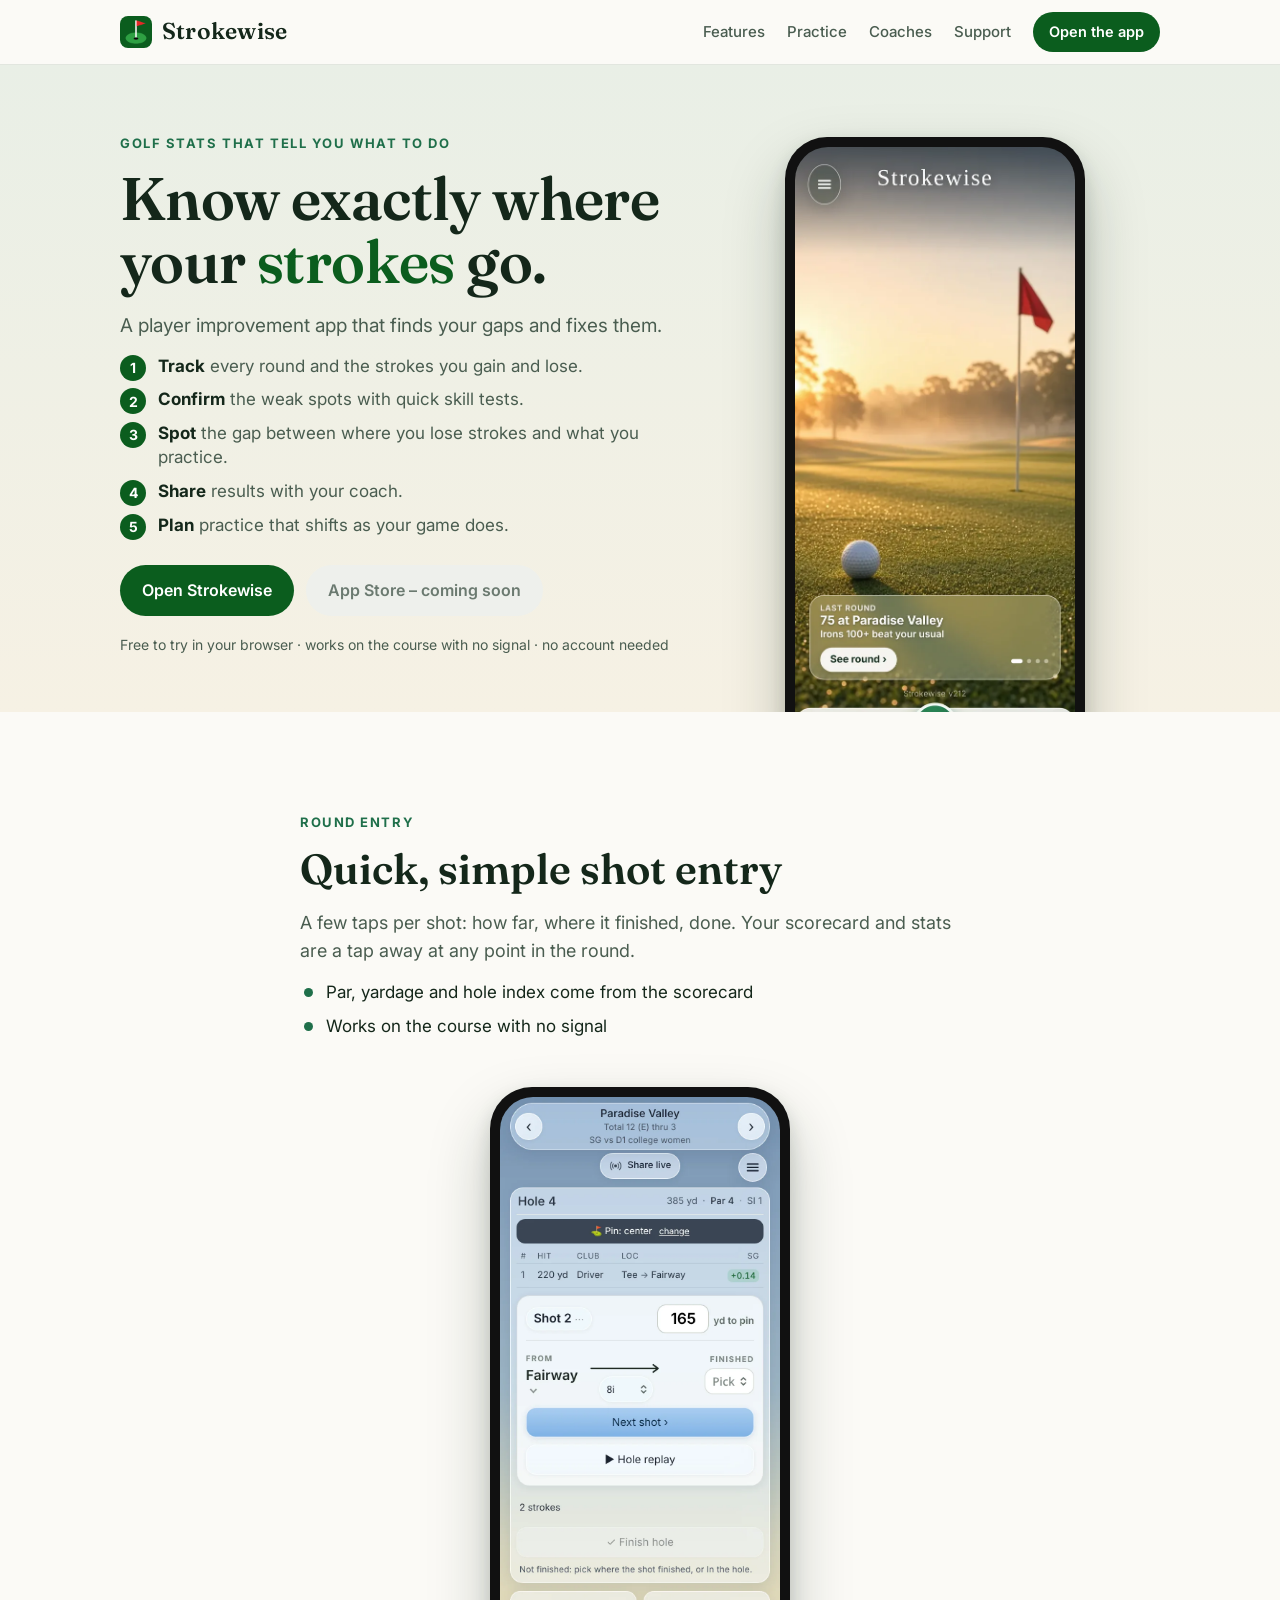
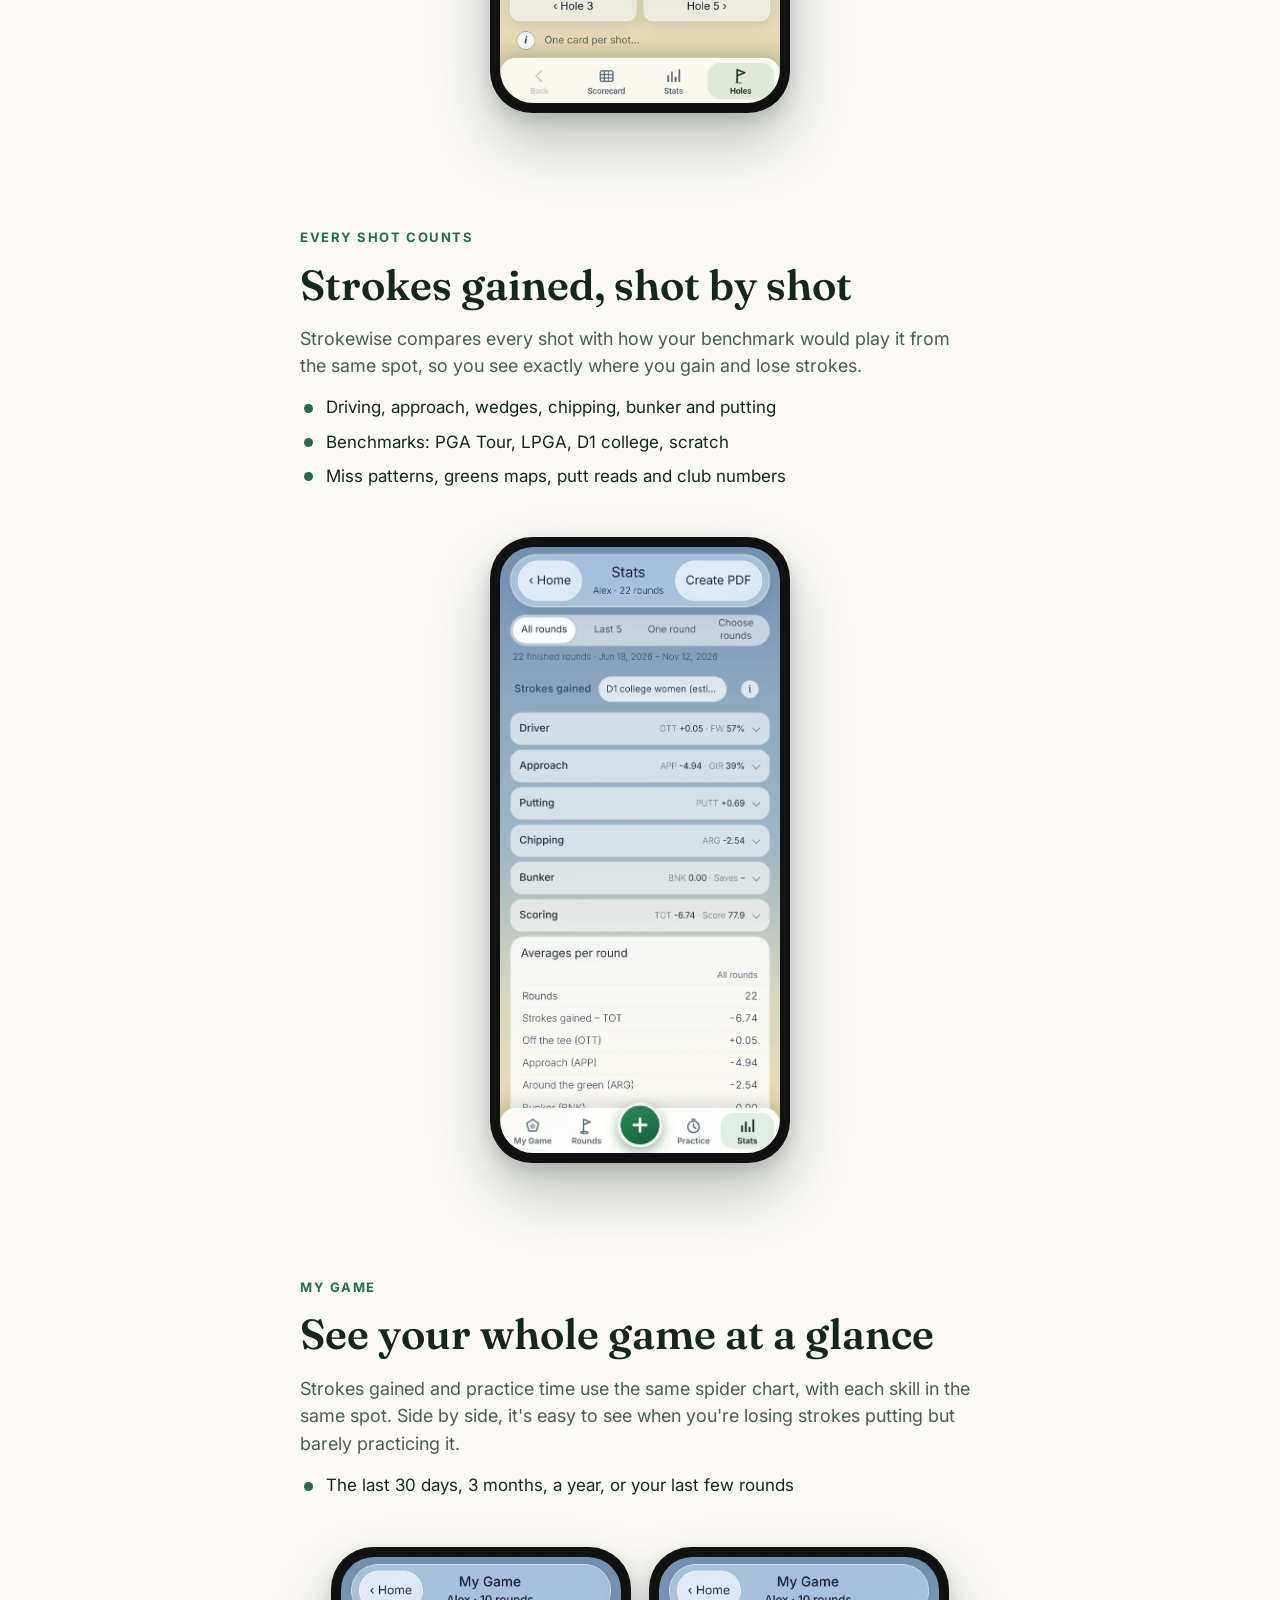
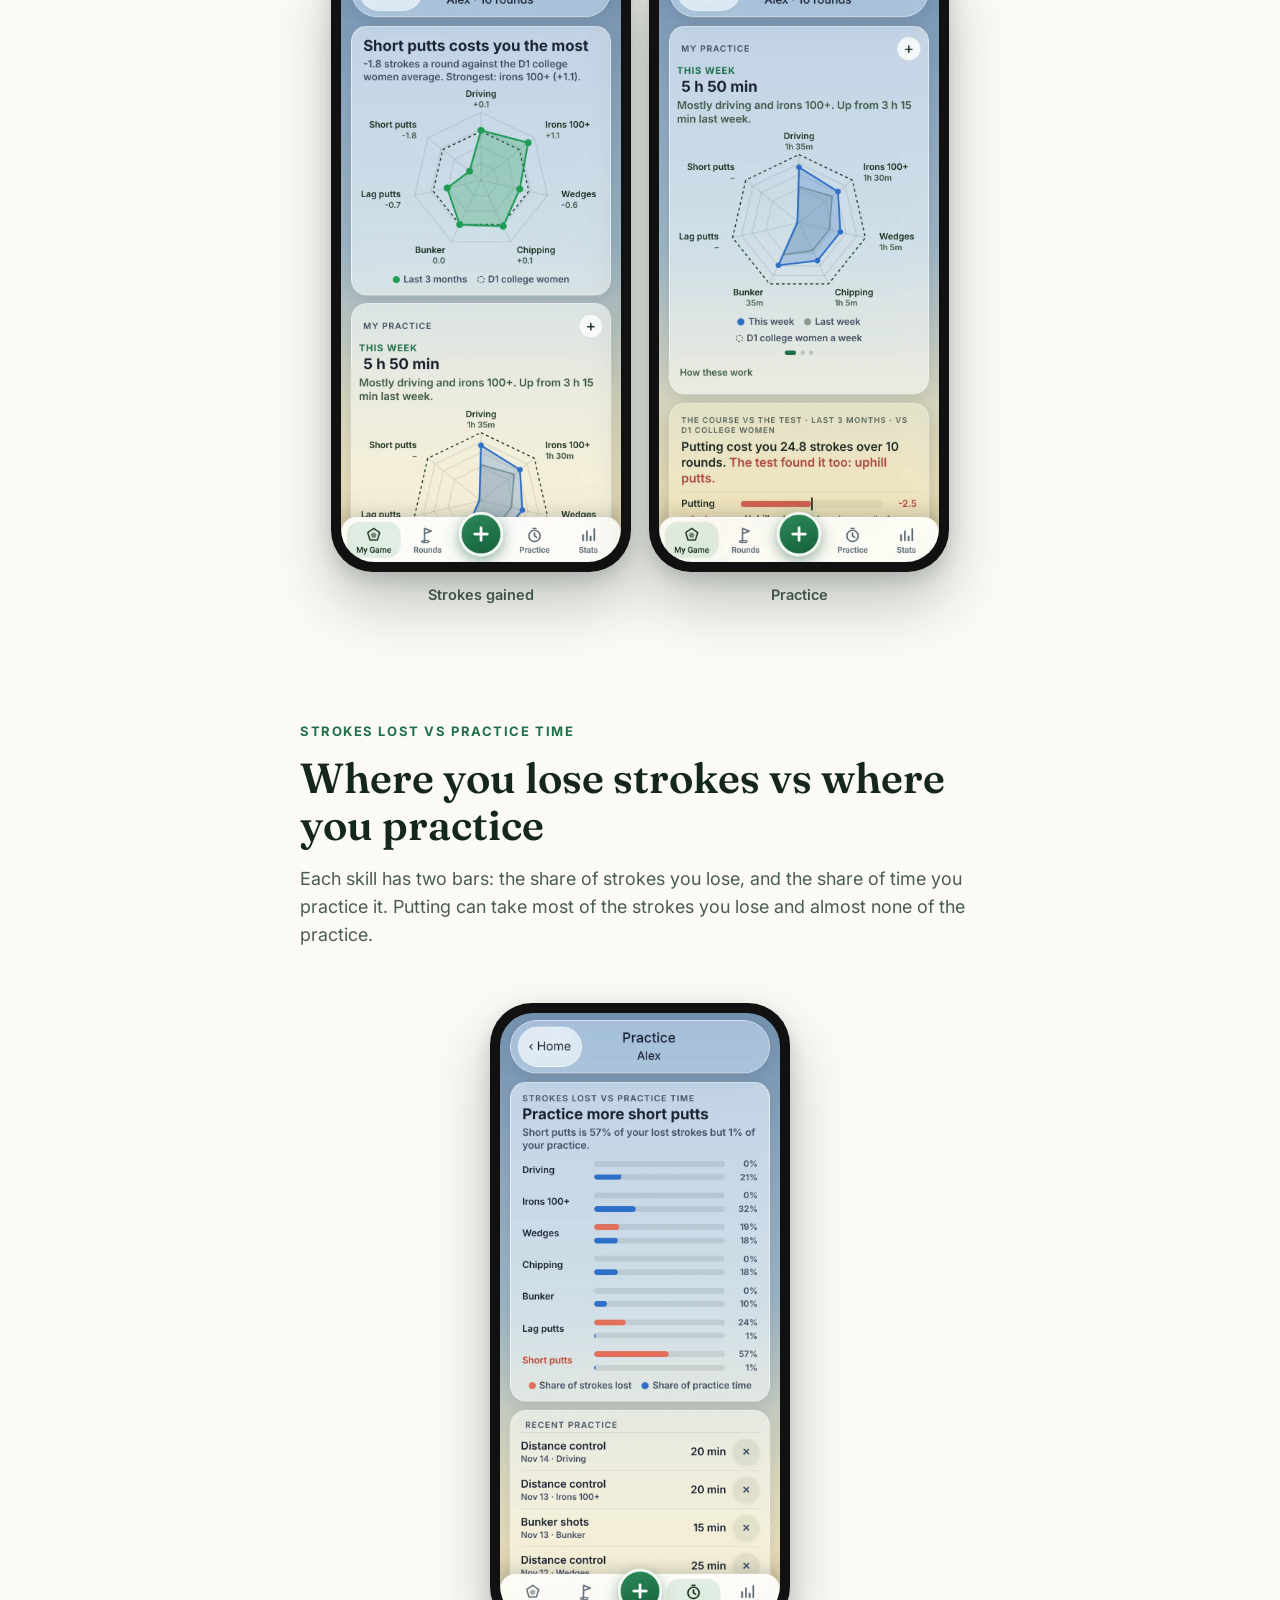
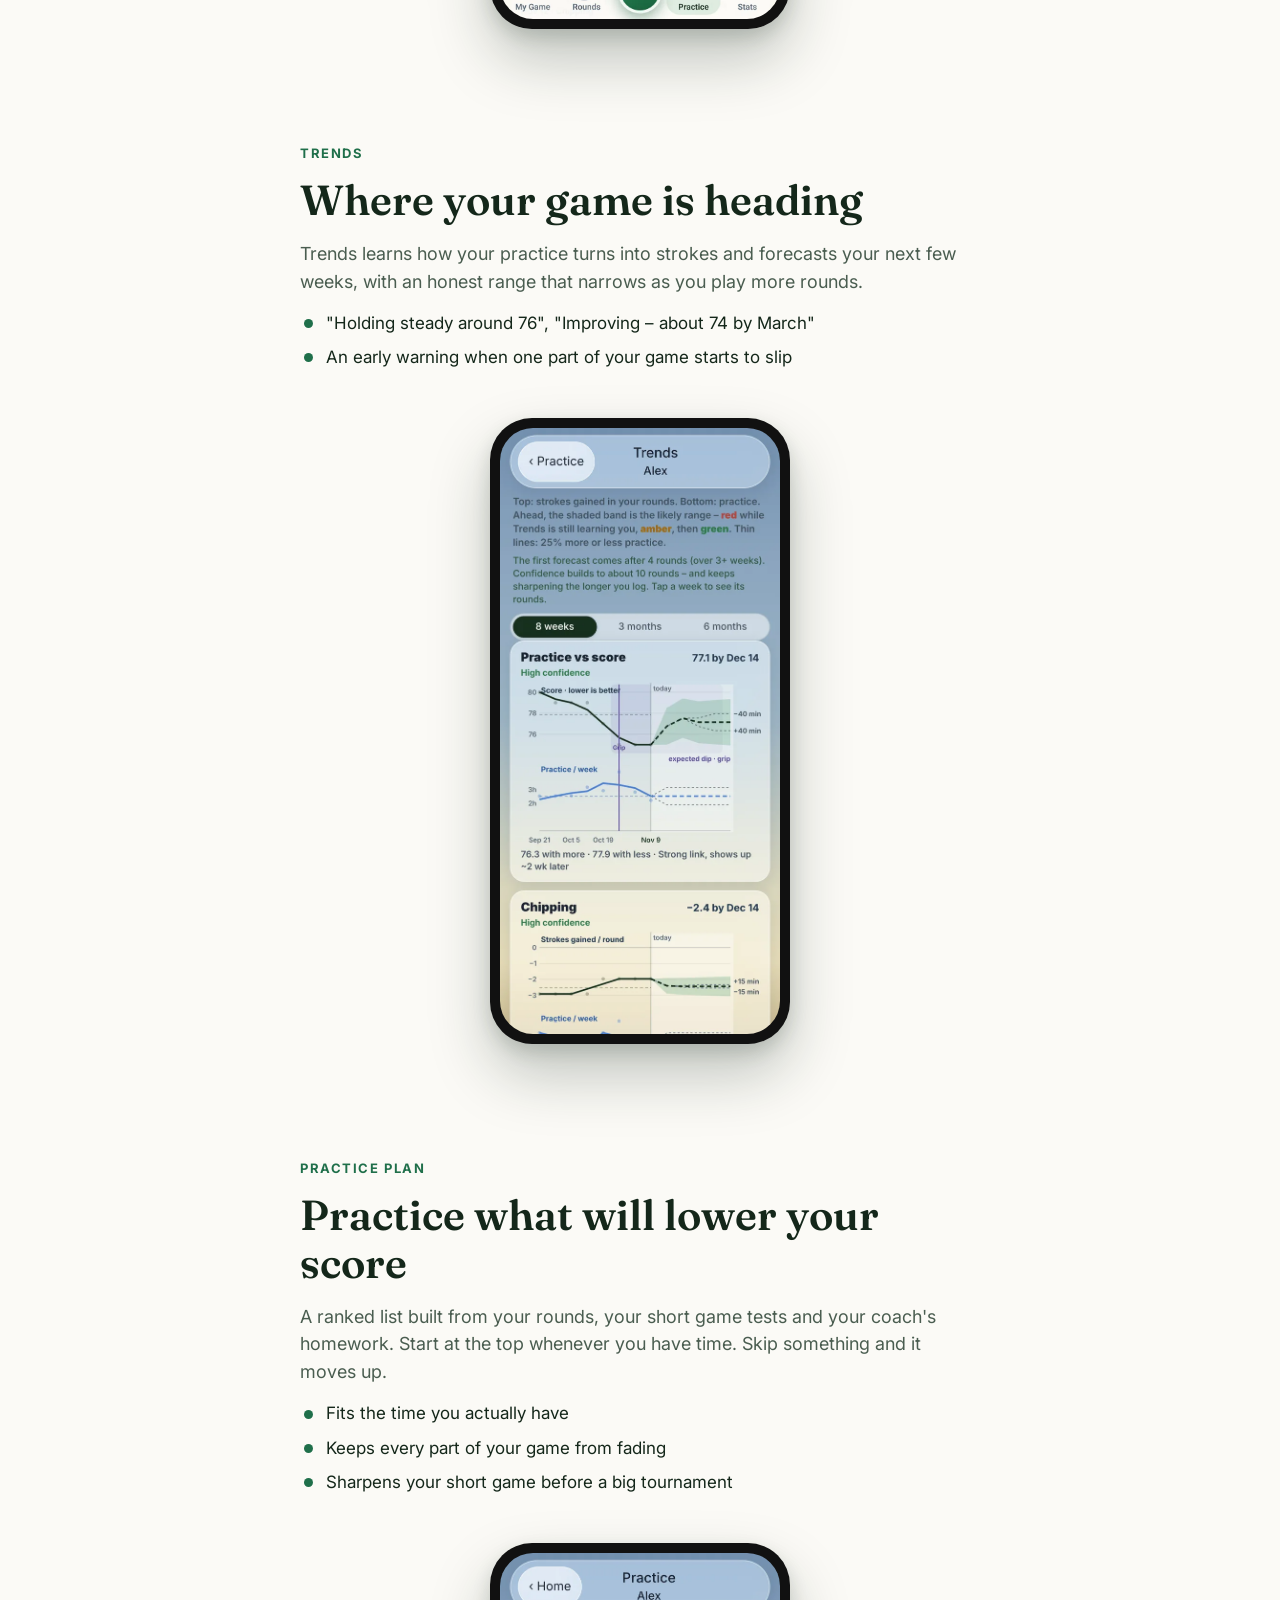
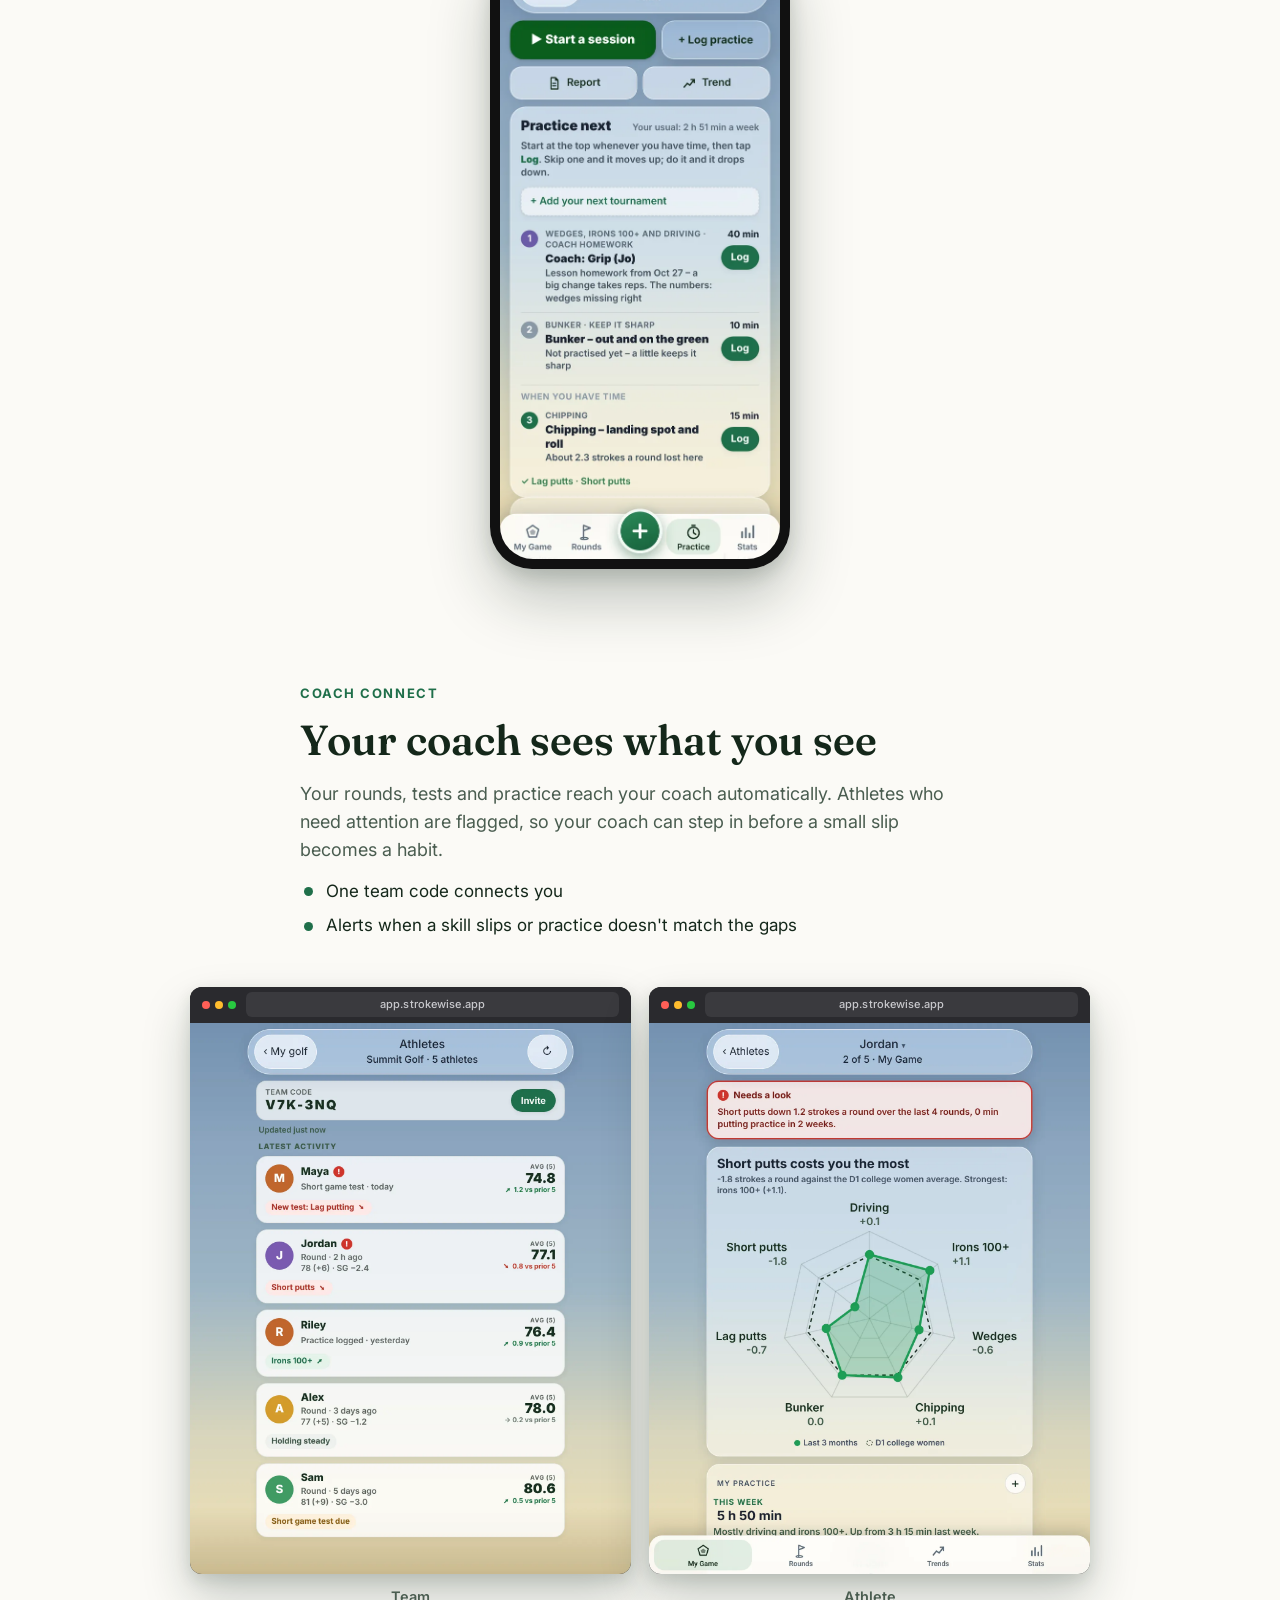
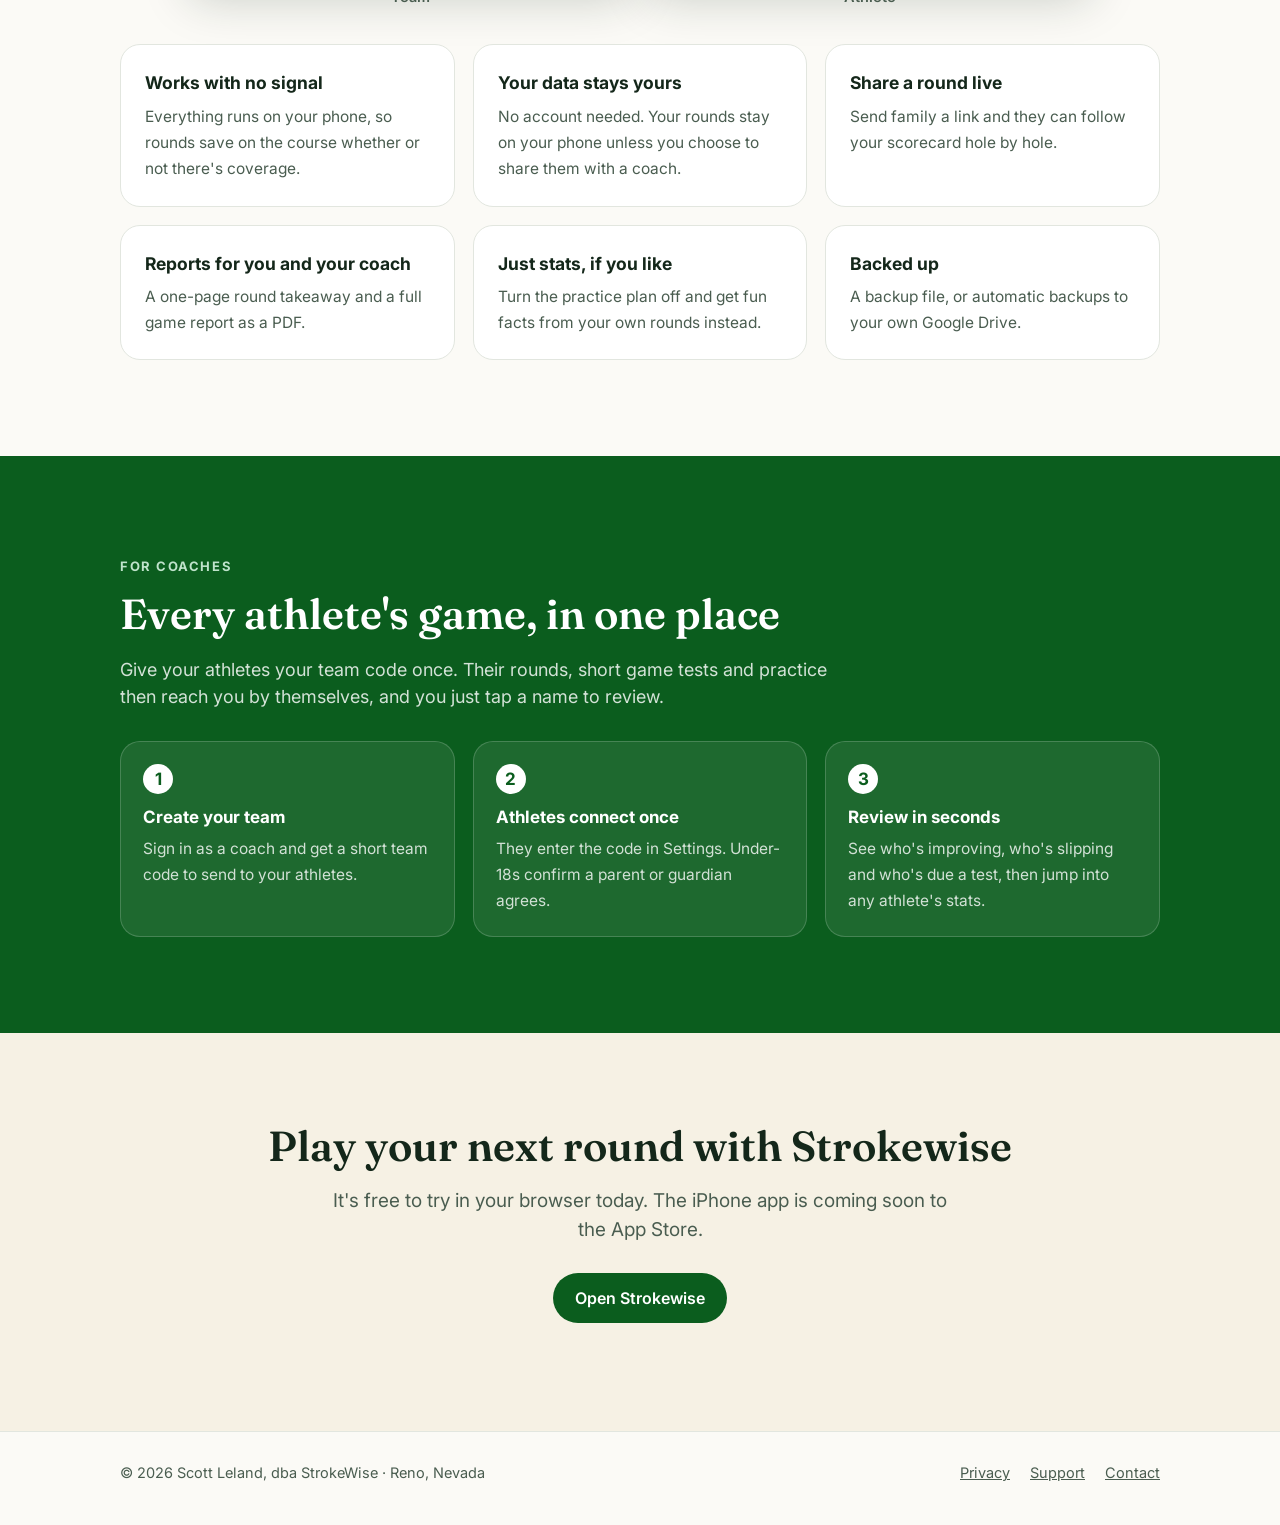
==== index.html @ 9795fd4e "Coach shots with arrows and round scores, strokes lost vs practice section, screenshots below text, " ====
<!doctype html>
<html lang="en">
<head>
<meta charset="utf-8">
<meta name="viewport" content="width=device-width, initial-scale=1">
<title>Strokewise – strokes gained for every golfer</title>
<meta name="description" content="Strokewise tracks every shot of your round and shows your strokes gained: what's costing you shots, what's improving, and what to practice next.">
<meta property="og:title" content="Strokewise – strokes gained for every golfer">
<meta property="og:description" content="Track every shot. See where your strokes go. Practice what matters.">
<meta property="og:image" content="https://strokewise.app/img/icon-512.png">
<link rel="icon" type="image/png" sizes="192x192" href="img/icon-192.png">
<link rel="apple-touch-icon" href="img/apple-touch-icon.png">
<link rel="preconnect" href="https://fonts.googleapis.com"><link rel="preconnect" href="https://fonts.gstatic.com" crossorigin>
<link href="https://fonts.googleapis.com/css2?family=Fraunces:opsz,wght@9..144,500;9..144,600&family=Inter:wght@400;500;600;700&display=swap" rel="stylesheet">
<style>
  :root { --green: #0b5d1e; --green2: #1f6f4a; --ink: #14271a; --soft: #4a5d50; --cream: #f6f1e4; --paper: #fbfaf6; --line: #e2e6df; --red: #e62828; }
  * { box-sizing: border-box; }
  html { scroll-behavior: smooth; }
  body { margin: 0; background: var(--paper); color: var(--ink); font: 17px/1.55 Inter, -apple-system, "Segoe UI", Roboto, sans-serif; -webkit-font-smoothing: antialiased; }
  a { color: inherit; }
  .wrap { max-width: 1080px; margin: 0 auto; padding: 0 20px; }
  header { position: sticky; top: 0; z-index: 10; background: rgba(251, 250, 246, .88); backdrop-filter: blur(10px); -webkit-backdrop-filter: blur(10px); border-bottom: 1px solid var(--line); }
  .nav { display: flex; align-items: center; gap: 22px; height: 64px; }
  .brand { display: flex; align-items: center; gap: 10px; text-decoration: none; font-family: Fraunces, Georgia, serif; font-size: 23px; font-weight: 600; letter-spacing: .01em; }
  .brand img { width: 32px; height: 32px; border-radius: 8px; }
  .nav nav { margin-left: auto; display: flex; gap: 22px; font-size: 15px; font-weight: 500; color: var(--soft); }
  .nav nav a { text-decoration: none; } .nav nav a:hover { color: var(--ink); }
  .btn { display: inline-flex; align-items: center; justify-content: center; gap: 8px; padding: 13px 22px; border-radius: 999px; font-weight: 600; font-size: 16px; text-decoration: none; border: 0; cursor: pointer; }
  .btn.pri { background: var(--green); color: #fff; } .btn.pri:hover { background: #094c19; }
  .btn.sec { background: #fff; color: var(--ink); border: 1.5px solid #cfd6cc; }
  .btn.sm { padding: 9px 16px; font-size: 14.5px; }
  .btn.soon { background: #eef0ec; color: #6b7a70; cursor: default; }
  .hero { background: linear-gradient(180deg, #e9efe6 0%, var(--cream) 100%); overflow: hidden; }
  .hero .wrap { display: grid; grid-template-columns: 1.1fr .9fr; gap: 40px; align-items: center; padding-top: 64px; padding-bottom: 0; }
  .eyebrow { display: inline-block; font-size: 13px; font-weight: 700; letter-spacing: .12em; text-transform: uppercase; color: var(--green2); margin-bottom: 14px; }
  h1 { font-family: Fraunces, Georgia, serif; font-weight: 600; font-size: clamp(38px, 5.4vw, 60px); line-height: 1.05; margin: 0 0 18px; letter-spacing: -.01em; }
  h1 em { font-style: normal; color: var(--green); }
  .lede { font-size: 19px; color: var(--soft); max-width: 34em; margin: 0 0 28px; }
  .hero .lede { margin-bottom: 14px; }
  .flow { list-style: none; counter-reset: f; padding: 0; margin: 0 0 28px; max-width: 34em; }
  .flow li { counter-increment: f; position: relative; padding: 0 0 0 38px; margin: 0 0 10px; font-size: 17px; color: var(--soft); line-height: 1.4; }
  .flow li::before { content: counter(f); position: absolute; left: 0; top: 0; width: 26px; height: 26px; border-radius: 50%; background: var(--green); color: #fff; font-size: 14px; font-weight: 700; display: flex; align-items: center; justify-content: center; }
  .flow b { color: var(--ink); }
  .ctas { display: flex; flex-wrap: wrap; gap: 12px; margin-bottom: 18px; }
  .note { font-size: 14px; color: var(--soft); margin: 0 0 56px; }
  .phone { position: relative; width: 100%; max-width: 300px; margin: 0 auto; border-radius: 42px; padding: 10px; background: #111; box-shadow: 0 30px 60px rgba(20, 39, 26, .25), 0 8px 18px rgba(20, 39, 26, .15); }
  .phone img { display: block; width: 100%; border-radius: 33px; aspect-ratio: 390 / 844; object-fit: cover; object-position: top; }
  .hero .phone { margin-bottom: -60px; }
  section { padding: 96px 0; }
  .feat { display: grid; grid-template-columns: 1fr 1fr; gap: 64px; align-items: center; }
  .feat + .feat { margin-top: 110px; }
  .feat.stack { grid-template-columns: 1fr; justify-items: center; gap: 40px; }
  .feat.stack .txt { max-width: 40em; width: 100%; }
  .feat.stack .phone { margin: 0 auto; }
  .feat.stack .phones { display: flex; justify-content: center; align-items: flex-start; gap: 18px; width: 100%; }
  .feat.stack .phones .shot { max-width: 300px; flex: 1 1 0; margin: 0; }
  .feat.stack .phones .phone { max-width: none; width: 100%; margin: 0; }
  .feat.stack .phones figcaption { text-align: center; font-size: 14.5px; font-weight: 600; color: var(--soft); margin: 12px 0 0; }
  .feat.stack .laptops { display: flex; justify-content: center; align-items: flex-start; gap: 18px; width: 100%; max-width: 900px; }
  .feat.stack .laptops .laptop { flex: 1 1 0; margin: 0; min-width: 0; }
  .laptop-chrome { background: #1c1c1e; border-radius: 12px; overflow: hidden; box-shadow: 0 24px 48px rgba(20, 39, 26, .22), 0 6px 16px rgba(20, 39, 26, .12); }
  .laptop-bar { display: flex; align-items: center; gap: 10px; height: 36px; padding: 0 12px; background: #2a2a2e; }
  .laptop-bar .dots { display: flex; gap: 5px; }
  .laptop-bar .dots i { width: 8px; height: 8px; border-radius: 50%; background: #5c5c60; }
  .laptop-bar .dots i:nth-child(1) { background: #ff5f57; }
  .laptop-bar .dots i:nth-child(2) { background: #febc2e; }
  .laptop-bar .dots i:nth-child(3) { background: #28c840; }
  .laptop-bar .url { flex: 1; text-align: center; font-size: 11px; font-weight: 500; color: #c8c8cc; background: #3a3a3e; border-radius: 6px; padding: 4px 10px; letter-spacing: .01em; }
  .laptop-chrome img { display: block; width: 100%; height: auto; }
  .feat.stack .laptops figcaption { text-align: center; font-size: 14.5px; font-weight: 600; color: var(--soft); margin: 12px 0 0; }


  h2 { font-family: Fraunces, Georgia, serif; font-weight: 600; font-size: clamp(30px, 3.6vw, 42px); line-height: 1.12; margin: 0 0 16px; }
  .feat p { color: var(--soft); font-size: 18px; margin: 0 0 14px; }
  .feat ul { margin: 0; padding: 0; list-style: none; } .feat li { position: relative; padding-left: 26px; margin: 8px 0; color: var(--ink); }
  .feat li::before { content: ""; position: absolute; left: 4px; top: .55em; width: 9px; height: 9px; border-radius: 50%; background: var(--green2); }
  .grid { display: grid; grid-template-columns: repeat(3, 1fr); gap: 18px; margin-top: 36px; }
  .tile { background: #fff; border: 1px solid var(--line); border-radius: 20px; padding: 24px; }
  .tile b { display: block; font-size: 17.5px; margin-bottom: 6px; } .tile span { color: var(--soft); font-size: 15.5px; }
  .band { background: var(--green); color: #fff; }
  .band h2 { color: #fff; } .band p { color: rgba(255, 255, 255, .82); font-size: 18px; max-width: 40em; }
  .steps { display: grid; grid-template-columns: repeat(3, 1fr); gap: 18px; margin-top: 30px; counter-reset: s; }
  .steps div { background: rgba(255, 255, 255, .08); border: 1px solid rgba(255, 255, 255, .18); border-radius: 20px; padding: 22px; }
  .steps div::before { counter-increment: s; content: counter(s); display: inline-flex; width: 30px; height: 30px; border-radius: 50%; background: #fff; color: var(--green); font-weight: 700; align-items: center; justify-content: center; margin-bottom: 10px; }
  .steps b { display: block; margin-bottom: 4px; } .steps span { color: rgba(255, 255, 255, .8); font-size: 15.5px; }
  .center { text-align: center; } .center p { margin-left: auto; margin-right: auto; }
  .final { padding: 90px 0; background: var(--cream); }
  footer { border-top: 1px solid var(--line); padding: 30px 0 40px; font-size: 14.5px; color: var(--soft); }
  footer .wrap { display: flex; flex-wrap: wrap; gap: 10px 24px; align-items: center; } footer nav { display: flex; gap: 20px; margin-left: auto; }
  @media (max-width: 820px) {
    .nav nav { display: none; } .nav .btn { margin-left: auto; }
    .hero .wrap { grid-template-columns: 1fr; padding-top: 44px; text-align: left; }
    .hero .phone { max-width: 250px; }
    .feat, .feat.flip { grid-template-columns: 1fr; gap: 34px; } .feat.flip .txt { order: 2; }
    .feat .phone { max-width: 250px; }
    .feat.stack { gap: 28px; }
    .feat.stack .phones { justify-content: center; gap: 12px; overflow: visible; padding: 0; }
    .feat.stack .phones .shot { flex: 1 1 0; max-width: 200px; }
    @media (max-width: 420px) {
      .feat.stack .phones { flex-direction: column; align-items: center; }
      .feat.stack .phones .shot { flex: none; width: 100%; max-width: 250px; }
    }
    .feat.stack .laptops { flex-direction: column; align-items: stretch; max-width: none; width: 100%; gap: 16px; }
    .feat.stack .laptops .laptop { width: 100%; flex: none; }
    .feat.stack .laptops figcaption { margin-top: 8px; }
    .feat.stack .laptop-chrome { width: 100%; }
    .feat.stack .laptop-chrome img { width: 100%; height: 430px; object-fit: cover; object-position: top; }

    .grid, .steps { grid-template-columns: 1fr; }
    section { padding: 72px 0; } .feat + .feat { margin-top: 80px; }
    footer nav { margin-left: 0; }
  }
</style>
</head>
<body>
<header><div class="wrap nav">
  <a class="brand" href="./"><img src="img/icon-192.png" alt="">Strokewise</a>
  <nav><a href="#features">Features</a><a href="#practice">Practice</a><a href="#coach">Coaches</a><a href="support.html">Support</a></nav>
  <a class="btn pri sm" href="https://app.strokewise.app/">Open the app</a>
</div></header>

<div class="hero"><div class="wrap">
  <div>
    <span class="eyebrow">Golf stats that tell you what to do</span>
    <h1>Know exactly where your <em>strokes</em> go.</h1>
    <p class="lede">A player improvement app that finds your gaps and fixes them.</p>
    <ol class="flow">
      <li><b>Track</b> every round and the strokes you gain and lose.</li>
      <li><b>Confirm</b> the weak spots with quick skill tests.</li>
      <li><b>Spot</b> the gap between where you lose strokes and what you practice.</li>
      <li><b>Share</b> results with your coach.</li>
      <li><b>Plan</b> practice that shifts as your game does.</li>
    </ol>
    <div class="ctas"><a class="btn pri" href="https://app.strokewise.app/">Open Strokewise</a><span class="btn soon" aria-disabled="true">App Store – coming soon</span></div>
    <p class="note">Free to try in your browser · works on the course with no signal · no account needed</p>
  </div>
  <div class="phone"><img src="img/home.webp" alt="The Strokewise home screen after a round: 75 at Paradise Valley"></div>
</div></div>

<section id="features"><div class="wrap">
  <div class="feat stack">
    <div class="txt">
      <span class="eyebrow">Round entry</span>
      <h2>Quick, simple shot entry</h2>
      <p>A few taps per shot: how far, where it finished, done. Your scorecard and stats are a tap away at any point in the round.</p>
      <ul><li>Par, yardage and hole index come from the scorecard</li><li>Works on the course with no signal</li></ul>
    </div>
    <div class="phone"><img src="img/round.webp" alt="Entering the approach on hole 4 at Paradise Valley, after a tee shot to the fairway"></div>
  </div>
  <div class="feat stack">
    <div class="txt">
      <span class="eyebrow">Every shot counts</span>
      <h2>Strokes gained, shot by shot</h2>
      <p>Strokewise compares every shot with how your benchmark would play it from the same spot, so you see exactly where you gain and lose strokes.</p>
      <ul><li>Driving, approach, wedges, chipping, bunker and putting</li><li>Benchmarks: PGA Tour, LPGA, D1 college, scratch</li><li>Miss patterns, greens maps, putt reads and club numbers</li></ul>
    </div>
    <div class="phone"><img src="img/stats.webp" alt="Stats: strokes gained by part of the game"></div>
  </div>
  <div class="feat stack">
    <div class="txt">
      <span class="eyebrow">My Game</span>
      <h2>See your whole game at a glance</h2>
      <p>Strokes gained and practice time use the same spider chart, with each skill in the same spot. Side by side, it's easy to see when you're losing strokes putting but barely practicing it.</p>
      <ul><li>The last 30 days, 3 months, a year, or your last few rounds</li></ul>
    </div>
    <div class="phones">
      <figure class="shot">
        <div class="phone"><img src="img/mygame-sg.webp" alt="My Game: strokes gained spider chart with a dent on putting"></div>
        <figcaption>Strokes gained</figcaption>
      </figure>
      <figure class="shot">
        <div class="phone"><img src="img/mygame-practice.webp" alt="My Game: practice-time spider chart with little putting practice"></div>
        <figcaption>Practice</figcaption>
      </figure>
    </div>
  </div>
  <div class="feat stack" id="lost-vs-practice">
    <div class="txt">
      <span class="eyebrow">Strokes lost vs practice time</span>
      <h2>Where you lose strokes vs where you practice</h2>
      <p>Each skill has two bars: the share of strokes you lose, and the share of time you practice it. Putting can take most of the strokes you lose and almost none of the practice.</p>
    </div>
    <div class="phone"><img src="img/lost-vs-practice.webp" alt="Strokes lost vs practice time: short putts are 57% of lost strokes and 1% of practice"></div>
  </div>
  <div class="feat stack">
    <div class="txt">
      <span class="eyebrow">Trends</span>
      <h2>Where your game is heading</h2>
      <p>Trends learns how your practice turns into strokes and forecasts your next few weeks, with an honest range that narrows as you play more rounds.</p>
      <ul><li>"Holding steady around 76", "Improving – about 74 by March"</li><li>An early warning when one part of your game starts to slip</li></ul>
    </div>
    <div class="phone"><img src="img/trends.webp" alt="Trends: score forecast with a likely range"></div>
  </div>
  <div class="feat stack" id="practice">
    <div class="txt">
      <span class="eyebrow">Practice plan</span>
      <h2>Practice what will lower your score</h2>
      <p>A ranked list built from your rounds, your short game tests and your coach's homework. Start at the top whenever you have time. Skip something and it moves up.</p>
      <ul><li>Fits the time you actually have</li><li>Keeps every part of your game from fading</li><li>Sharpens your short game before a big tournament</li></ul>
    </div>
    <div class="phone"><img src="img/practice.webp" alt="Practice next: a ranked practice list"></div>
  </div>
  <div class="feat stack" id="coach">
    <div class="txt">
      <span class="eyebrow">Coach connect</span>
      <h2>Your coach sees what you see</h2>
      <p>Your rounds, tests and practice reach your coach automatically. Athletes who need attention are flagged, so your coach can step in before a small slip becomes a habit.</p>
      <ul><li>One team code connects you</li><li>Alerts when a skill slips or practice doesn't match the gaps</li></ul>
    </div>
    <div class="laptops">
      <figure class="laptop">
        <div class="laptop-chrome">
          <div class="laptop-bar" aria-hidden="true"><span class="dots"><i></i><i></i><i></i></span><span class="url">app.strokewise.app</span></div>
          <img src="img/coach-team.webp" alt="A coach's athlete list: Jordan is flagged with a red exclamation mark">
        </div>
        <figcaption>Team</figcaption>
      </figure>
      <figure class="laptop">
        <div class="laptop-chrome">
          <div class="laptop-bar" aria-hidden="true"><span class="dots"><i></i><i></i><i></i></span><span class="url">app.strokewise.app</span></div>
          <img src="img/coach-athlete.webp" alt="Jordan's game opened: short putts have slipped and putting practice is missing">
        </div>
        <figcaption>Athlete</figcaption>
      </figure>
    </div>
  </div>

  <div class="grid">
    <div class="tile"><b>Works with no signal</b><span>Everything runs on your phone, so rounds save on the course whether or not there's coverage.</span></div>
    <div class="tile"><b>Your data stays yours</b><span>No account needed. Your rounds stay on your phone unless you choose to share them with a coach.</span></div>
    <div class="tile"><b>Share a round live</b><span>Send family a link and they can follow your scorecard hole by hole.</span></div>
    <div class="tile"><b>Reports for you and your coach</b><span>A one-page round takeaway and a full game report as a PDF.</span></div>
    <div class="tile"><b>Just stats, if you like</b><span>Turn the practice plan off and get fun facts from your own rounds instead.</span></div>
    <div class="tile"><b>Backed up</b><span>A backup file, or automatic backups to your own Google Drive.</span></div>
  </div>
</div></section>

<section class="band" id="coaches"><div class="wrap">
  <span class="eyebrow" style="color:#bfe3cb">For coaches</span>
  <h2>Every athlete's game, in one place</h2>
  <p>Give your athletes your team code once. Their rounds, short game tests and practice then reach you by themselves, and you just tap a name to review.</p>
  <div class="steps">
    <div><b>Create your team</b><span>Sign in as a coach and get a short team code to send to your athletes.</span></div>
    <div><b>Athletes connect once</b><span>They enter the code in Settings. Under-18s confirm a parent or guardian agrees.</span></div>
    <div><b>Review in seconds</b><span>See who's improving, who's slipping and who's due a test, then jump into any athlete's stats.</span></div>
  </div>
</div></section>

<div class="final center"><div class="wrap">
  <h2>Play your next round with Strokewise</h2>
  <p class="lede">It's free to try in your browser today. The iPhone app is coming soon to the App Store.</p>
  <div class="ctas" style="justify-content:center"><a class="btn pri" href="https://app.strokewise.app/">Open Strokewise</a></div>
</div></div>

<footer><div class="wrap">
  <span>© 2026 Scott Leland, dba StrokeWise · Reno, Nevada</span>
  <nav><a href="privacy.html">Privacy</a><a href="support.html">Support</a><a href="mailto:atypicalscott@gmail.com">Contact</a></nav>
</div></footer>
</body>
</html>
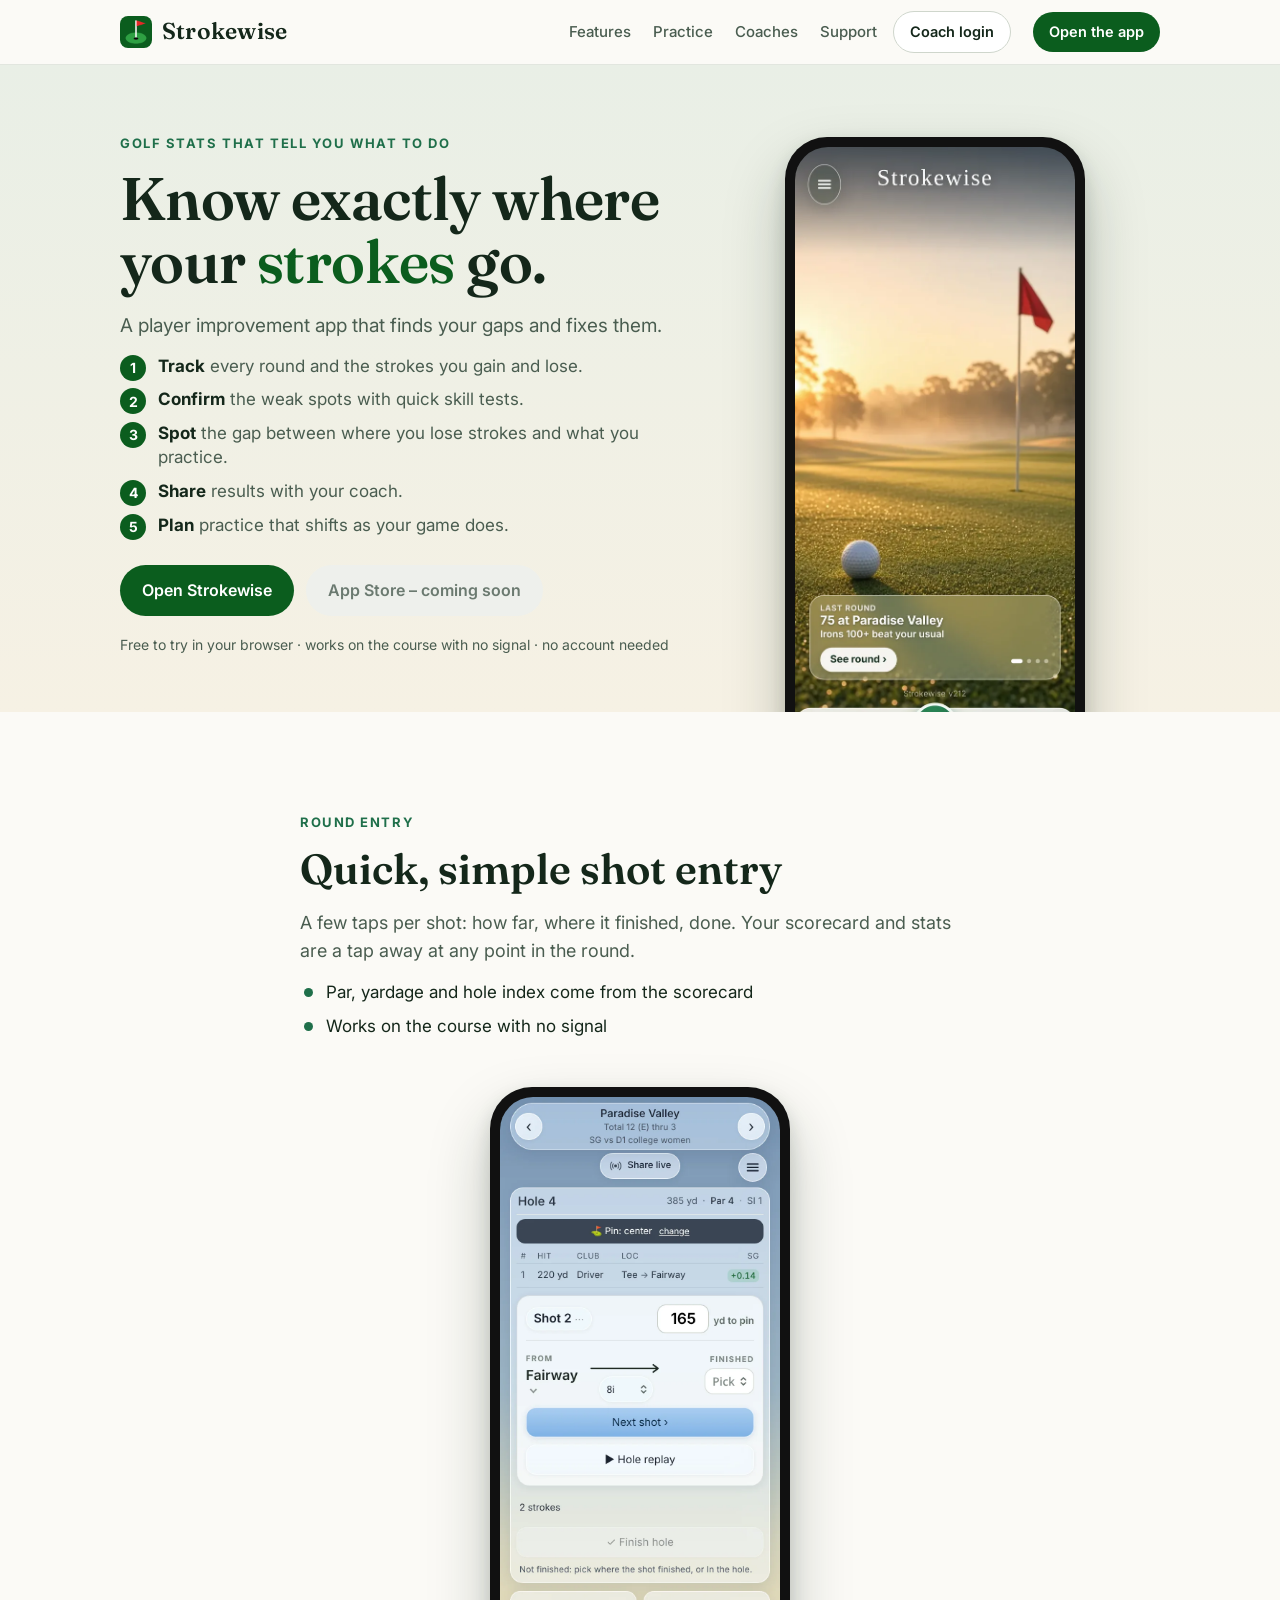
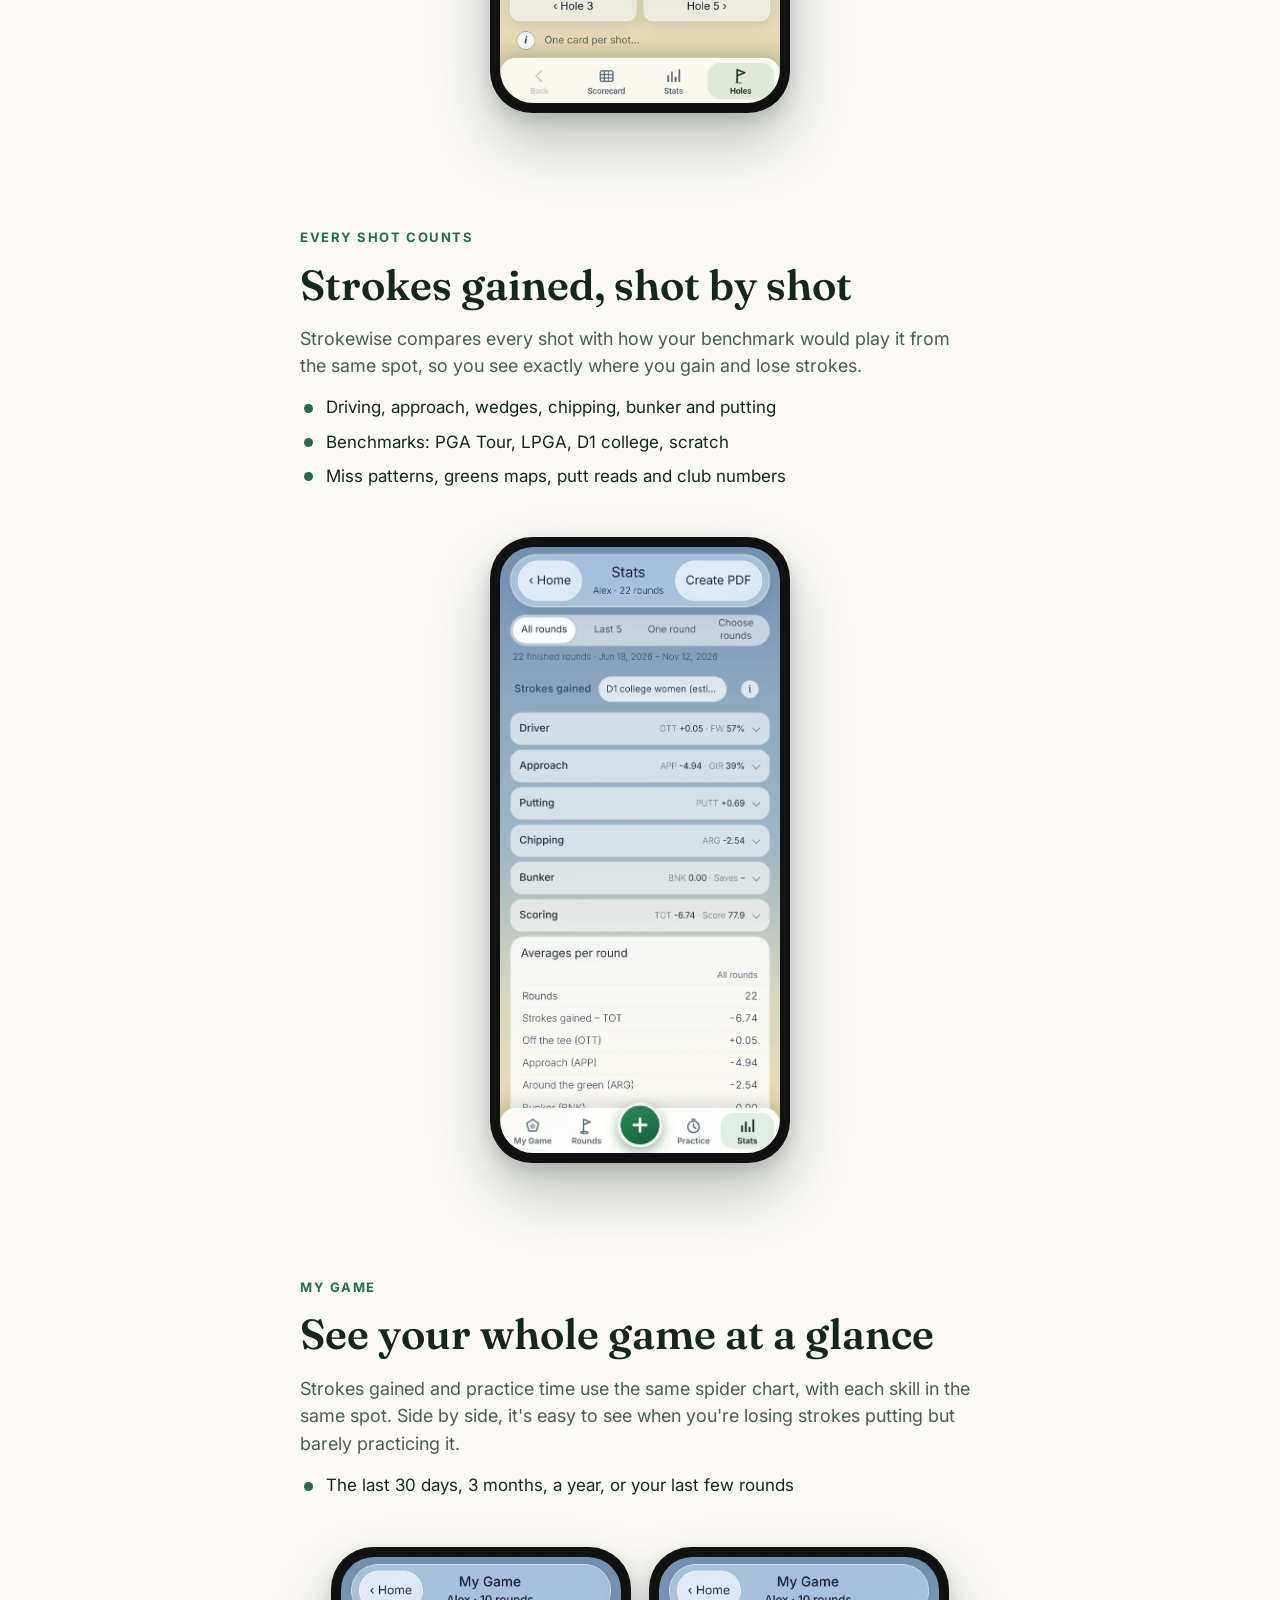
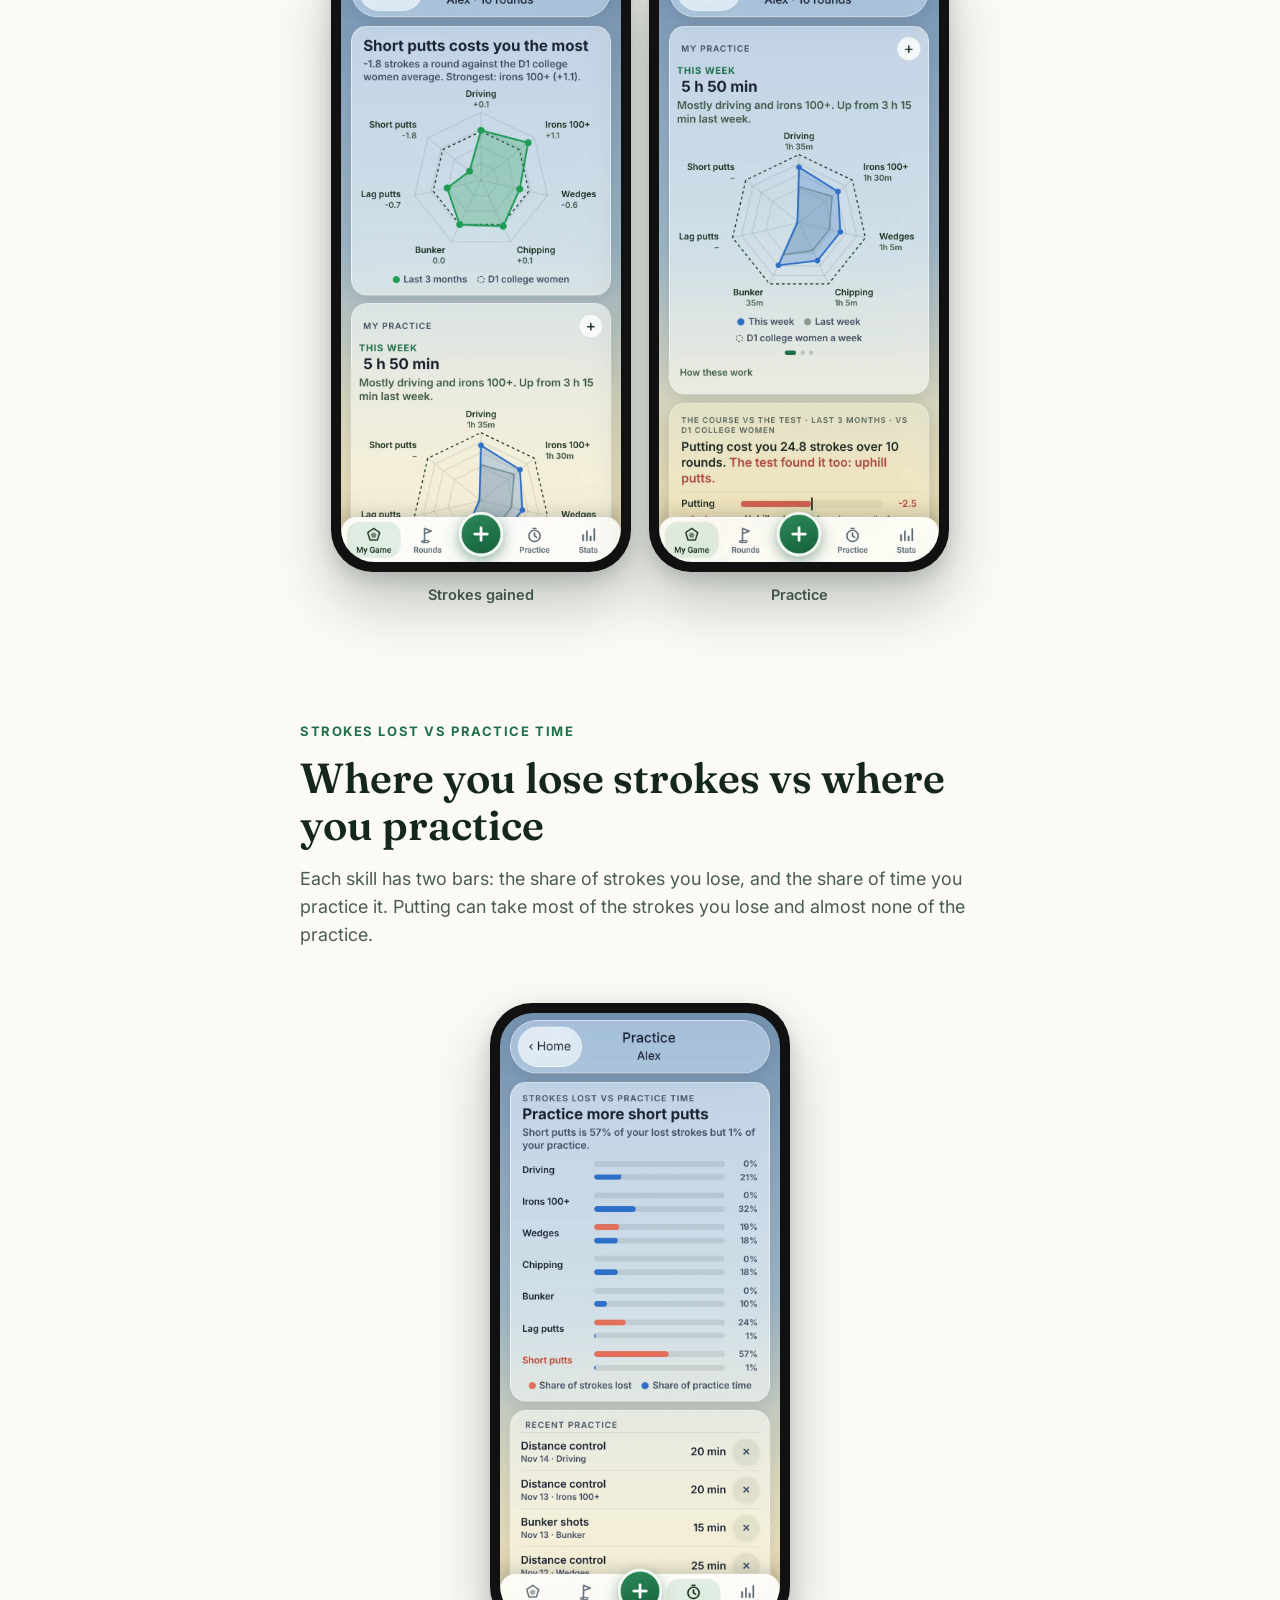
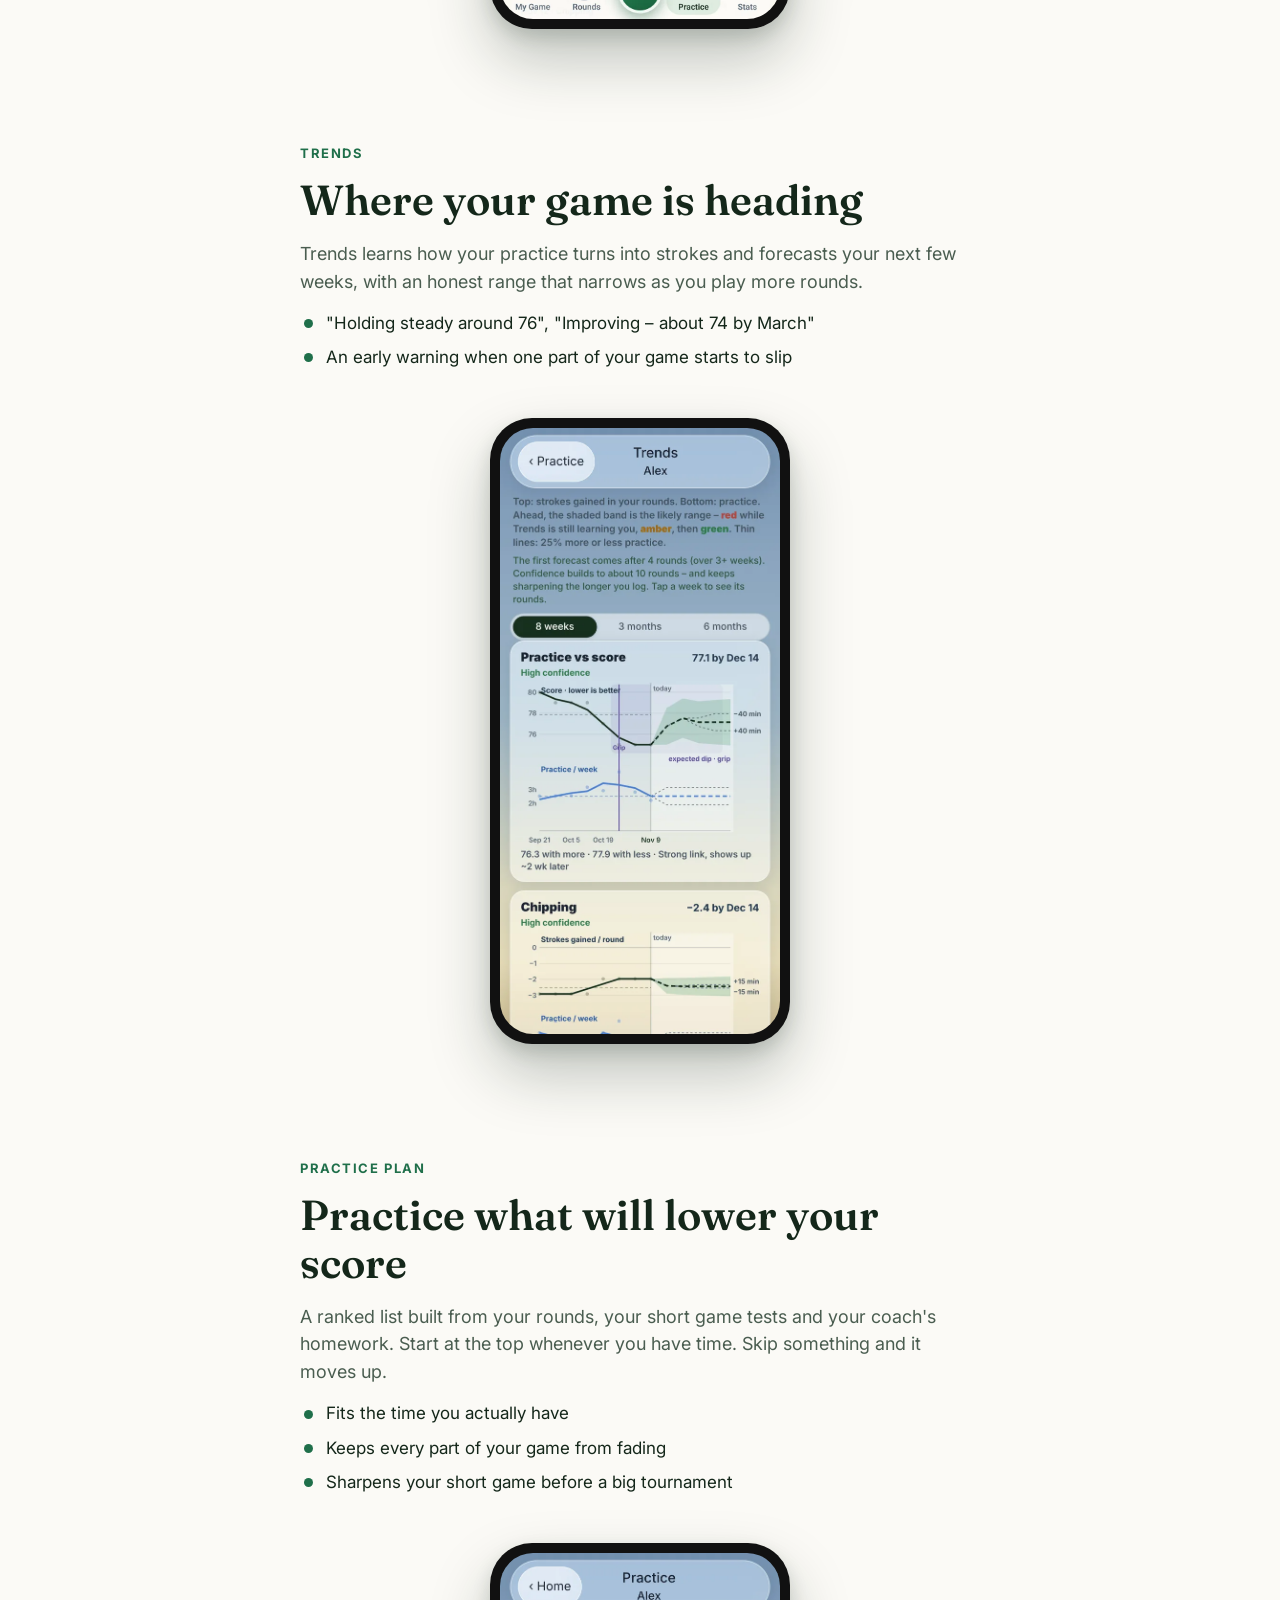
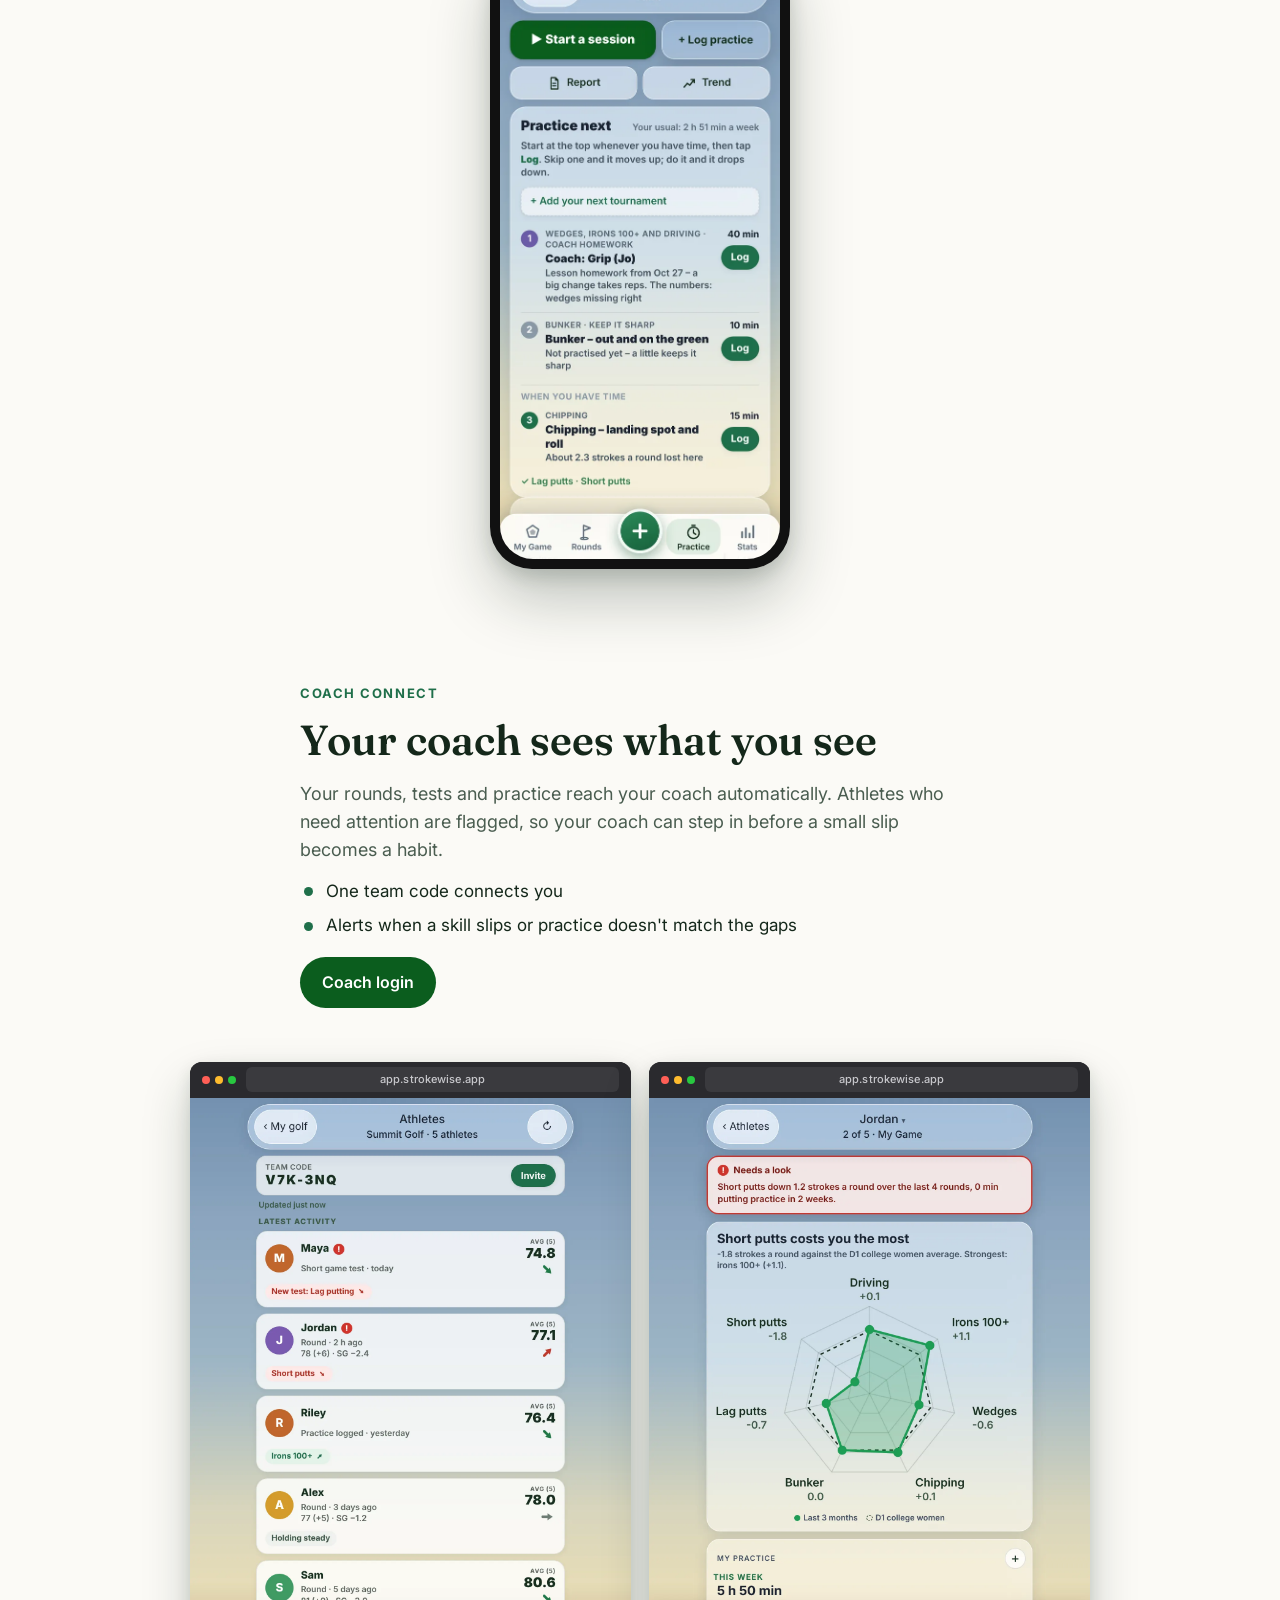
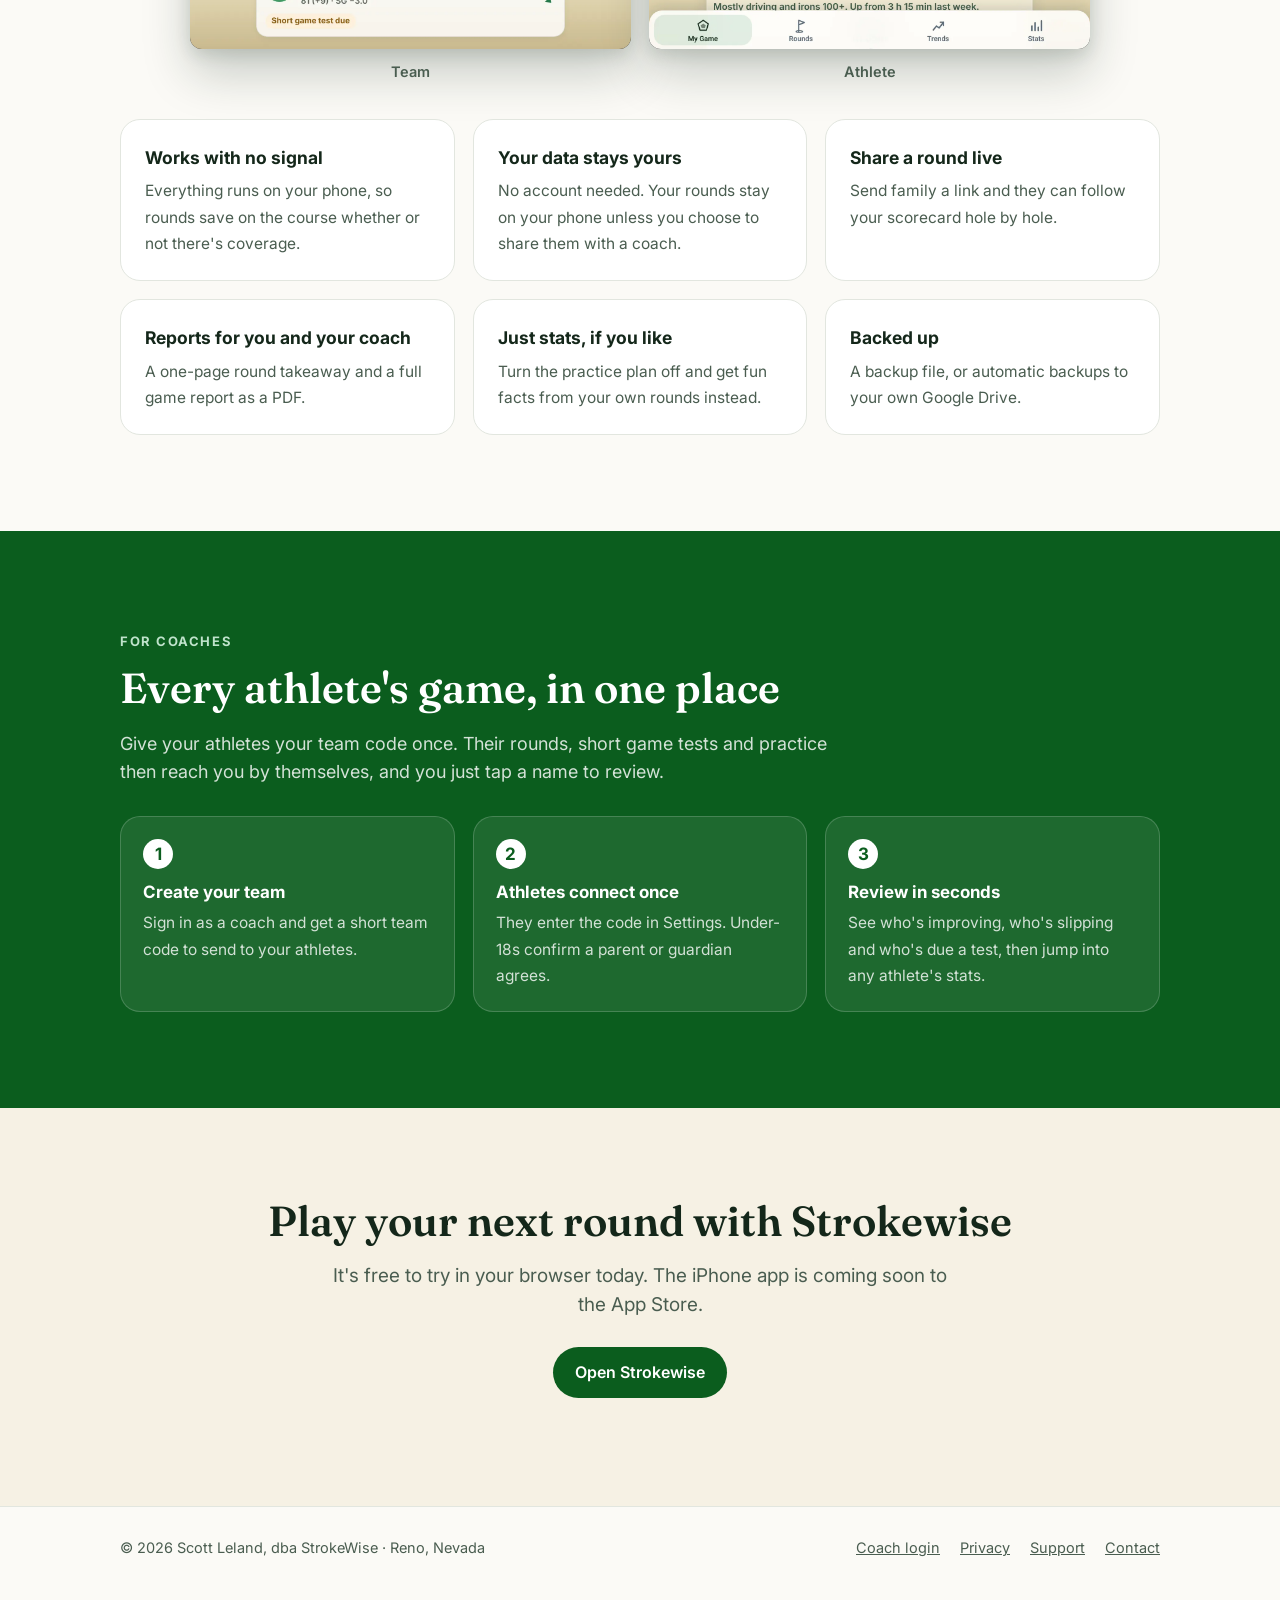
==== commit 4400ca90: "Coach web platform: sign in at strokewise.app/coach with the app's coach account, athlete list and d" ====
--- a/index.html
+++ b/index.html
@@ -30,6 +30,7 @@
   .btn.sec { background: #fff; color: var(--ink); border: 1.5px solid #cfd6cc; }
   .btn.sm { padding: 9px 16px; font-size: 14.5px; }
   .btn.soon { background: #eef0ec; color: #6b7a70; cursor: default; }
+  .nav .btn { white-space: nowrap; } #coachlogin { margin-left: -6px; }
   .hero { background: linear-gradient(180deg, #e9efe6 0%, var(--cream) 100%); overflow: hidden; }
   .hero .wrap { display: grid; grid-template-columns: 1.1fr .9fr; gap: 40px; align-items: center; padding-top: 64px; padding-bottom: 0; }
   .eyebrow { display: inline-block; font-size: 13px; font-weight: 700; letter-spacing: .12em; text-transform: uppercase; color: var(--green2); margin-bottom: 14px; }
@@ -88,7 +89,8 @@
   footer { border-top: 1px solid var(--line); padding: 30px 0 40px; font-size: 14.5px; color: var(--soft); }
   footer .wrap { display: flex; flex-wrap: wrap; gap: 10px 24px; align-items: center; } footer nav { display: flex; gap: 20px; margin-left: auto; }
   @media (max-width: 820px) {
-    .nav nav { display: none; } .nav .btn { margin-left: auto; }
+    .nav nav { display: none; } #coachlogin { margin-left: auto; } .nav .btn.pri { margin-left: 0; }
+    @media (max-width: 430px) { .nav { gap: 8px; } .brand { font-size: 20px; gap: 8px; } .brand img { width: 28px; height: 28px; } .nav .btn.sm { padding: 8px 12px; font-size: 13.5px; } }
     .hero .wrap { grid-template-columns: 1fr; padding-top: 44px; text-align: left; }
     .hero .phone { max-width: 250px; }
     .feat, .feat.flip { grid-template-columns: 1fr; gap: 34px; } .feat.flip .txt { order: 2; }
@@ -116,6 +118,7 @@
 <header><div class="wrap nav">
   <a class="brand" href="./"><img src="img/icon-192.png" alt="">Strokewise</a>
   <nav><a href="#features">Features</a><a href="#practice">Practice</a><a href="#coach">Coaches</a><a href="support.html">Support</a></nav>
+  <a class="btn sec sm" id="coachlogin" href="coach/">Coach login</a>
   <a class="btn pri sm" href="https://app.strokewise.app/">Open the app</a>
 </div></header>
 
@@ -206,6 +209,7 @@
       <h2>Your coach sees what you see</h2>
       <p>Your rounds, tests and practice reach your coach automatically. Athletes who need attention are flagged, so your coach can step in before a small slip becomes a habit.</p>
       <ul><li>One team code connects you</li><li>Alerts when a skill slips or practice doesn't match the gaps</li></ul>
+      <p style="margin-top:18px"><a class="btn pri" href="coach/">Coach login</a></p>
     </div>
     <div class="laptops">
       <figure class="laptop">
@@ -254,7 +258,11 @@
 
 <footer><div class="wrap">
   <span>© 2026 Scott Leland, dba StrokeWise · Reno, Nevada</span>
-  <nav><a href="privacy.html">Privacy</a><a href="support.html">Support</a><a href="mailto:atypicalscott@gmail.com">Contact</a></nav>
+  <nav><a href="coach/">Coach login</a><a href="privacy.html">Privacy</a><a href="support.html">Support</a><a href="mailto:atypicalscott@gmail.com">Contact</a></nav>
 </div></footer>
+<script>
+  // a coach who is already signed in sees "Dashboard" instead of "Coach login" (the promo page stays for everyone)
+  try { if (localStorage.getItem('strokewise.coach.session.v1')) document.querySelectorAll('#coachlogin').forEach(function (a) { a.textContent = 'Dashboard'; }); } catch (e) {}
+</script>
 </body>
 </html>
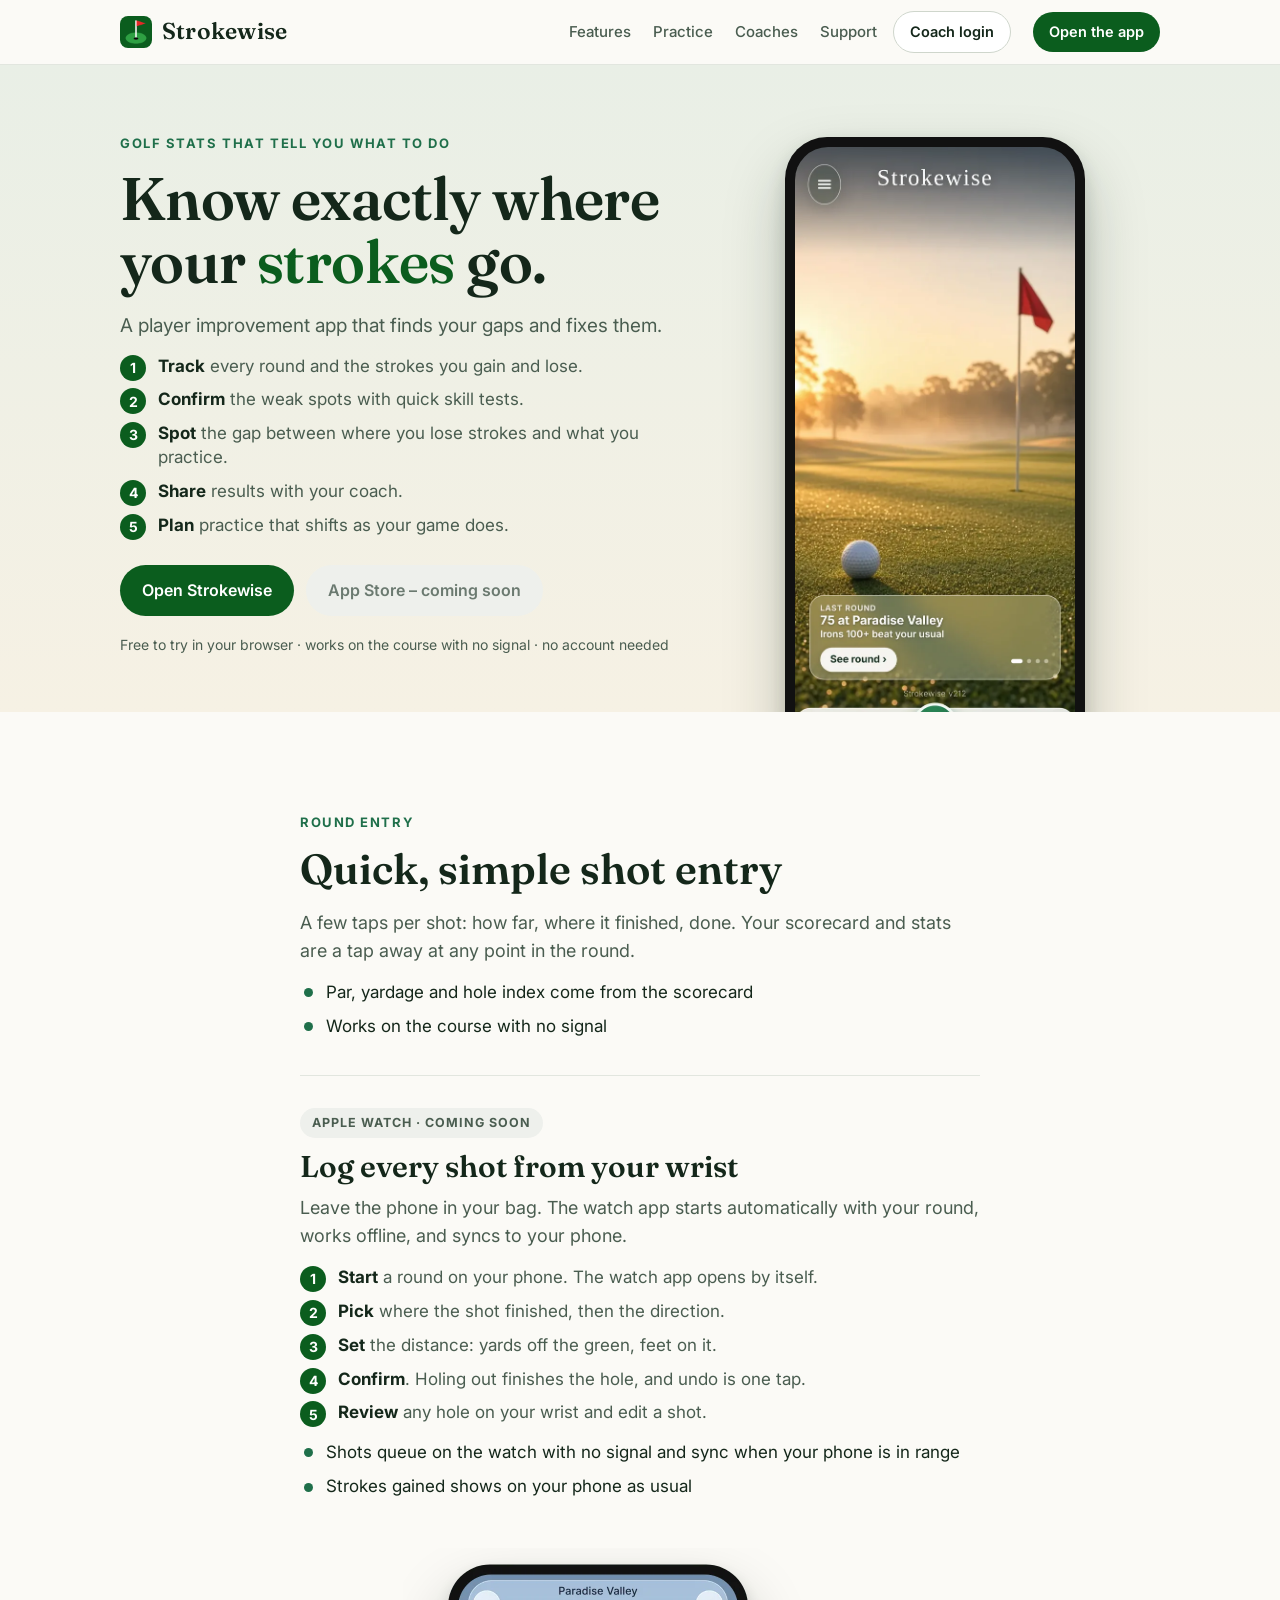
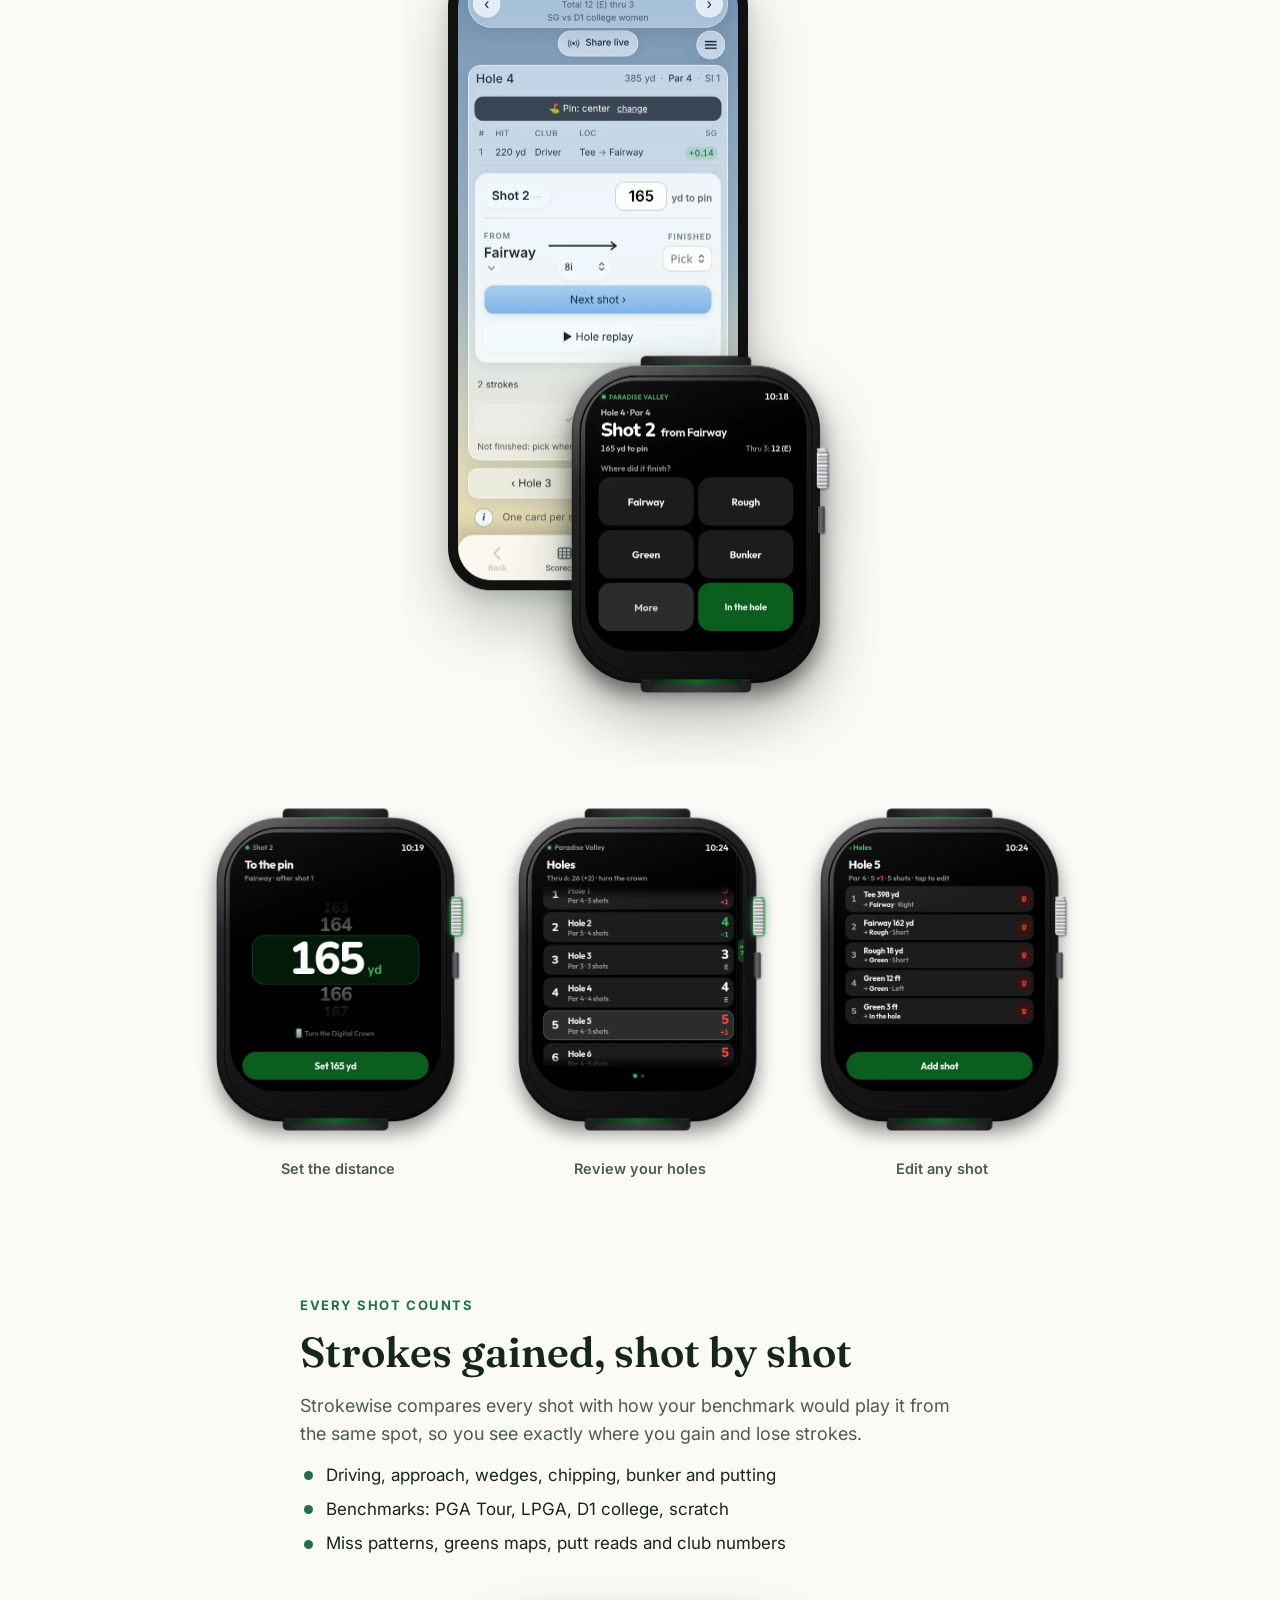
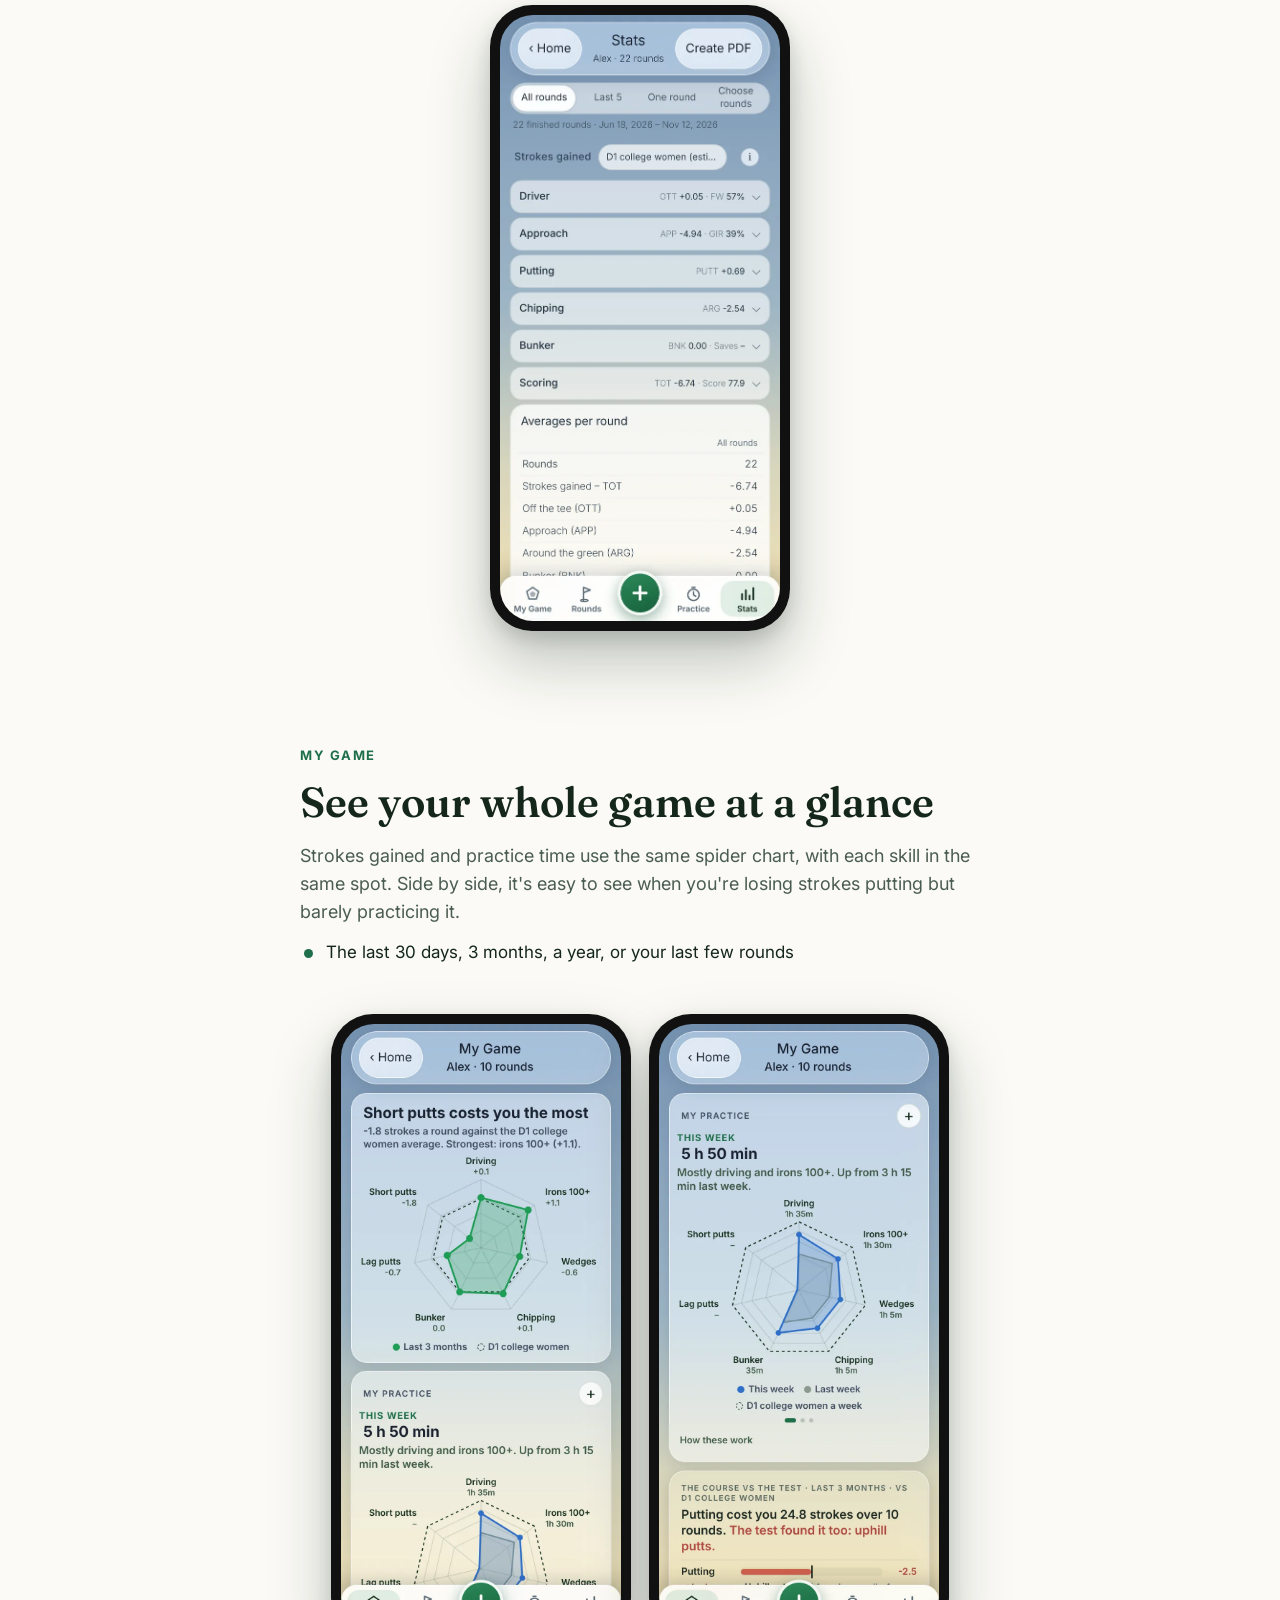
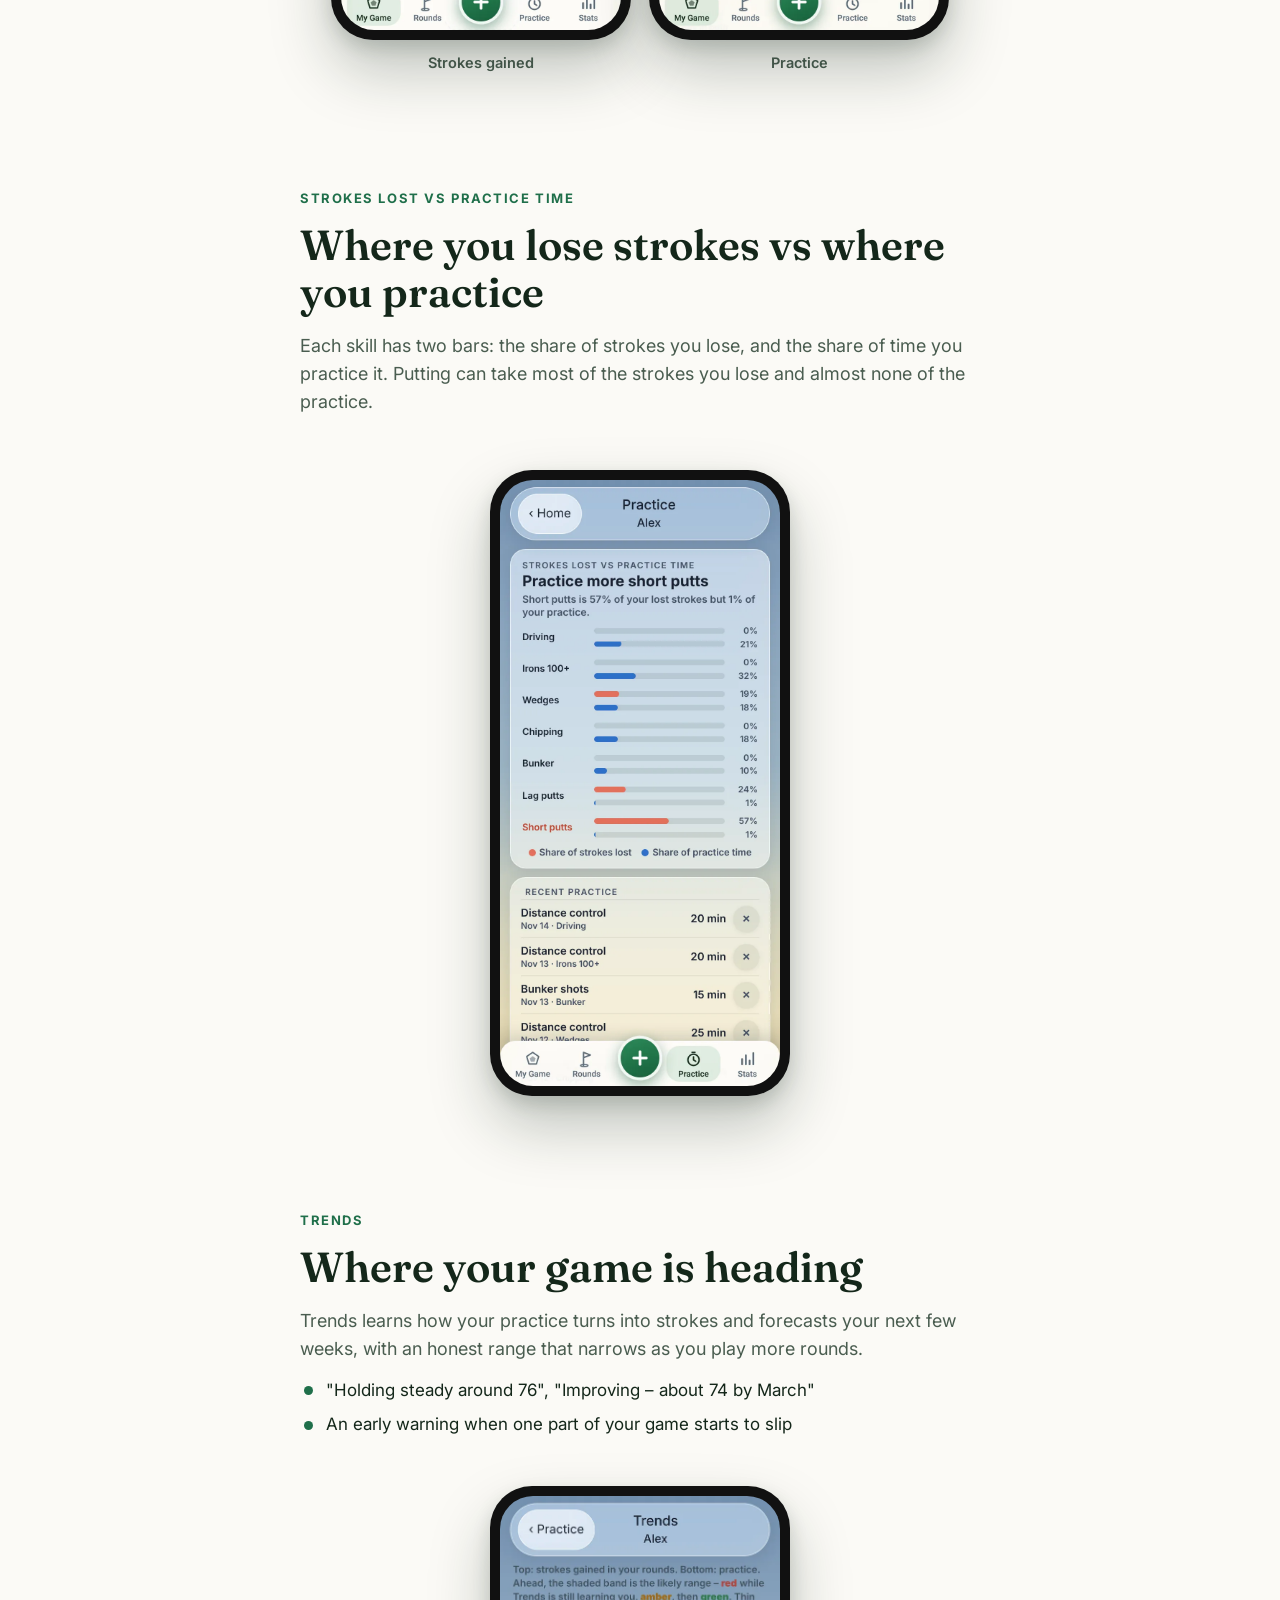
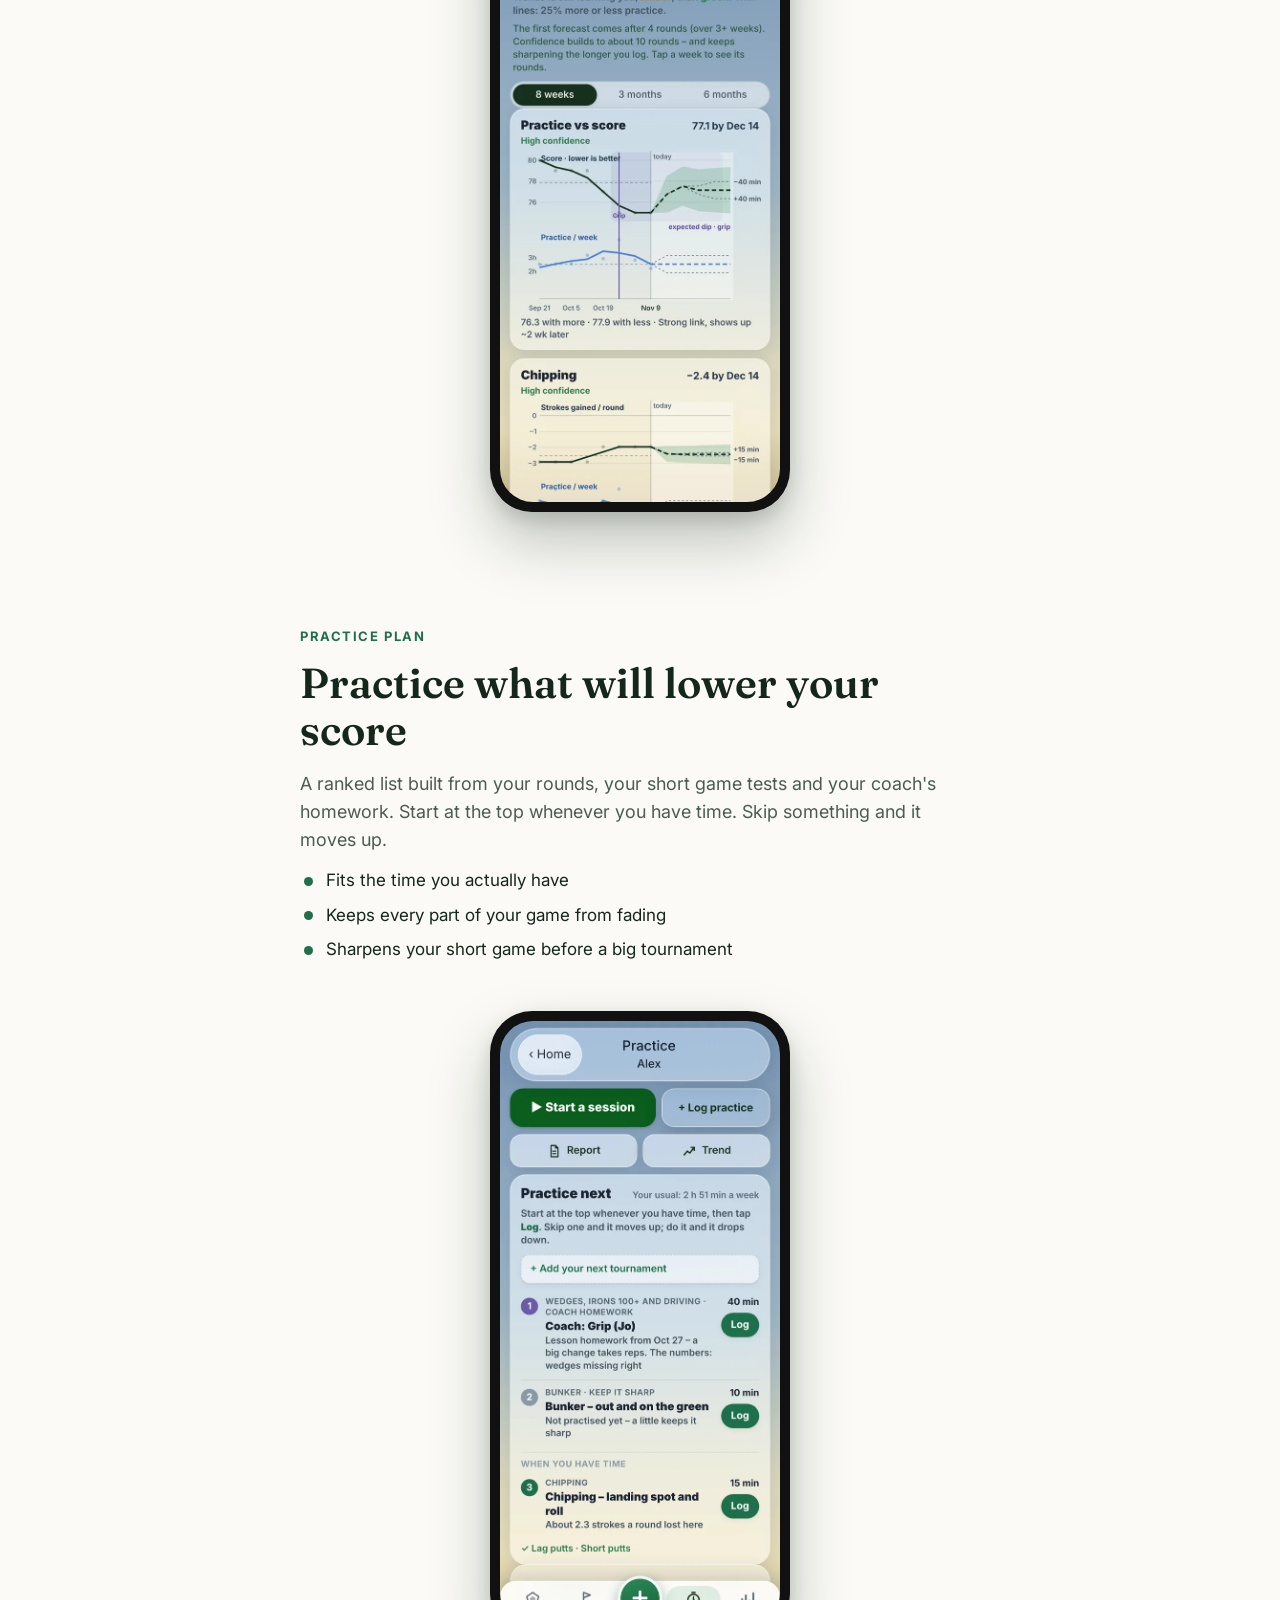
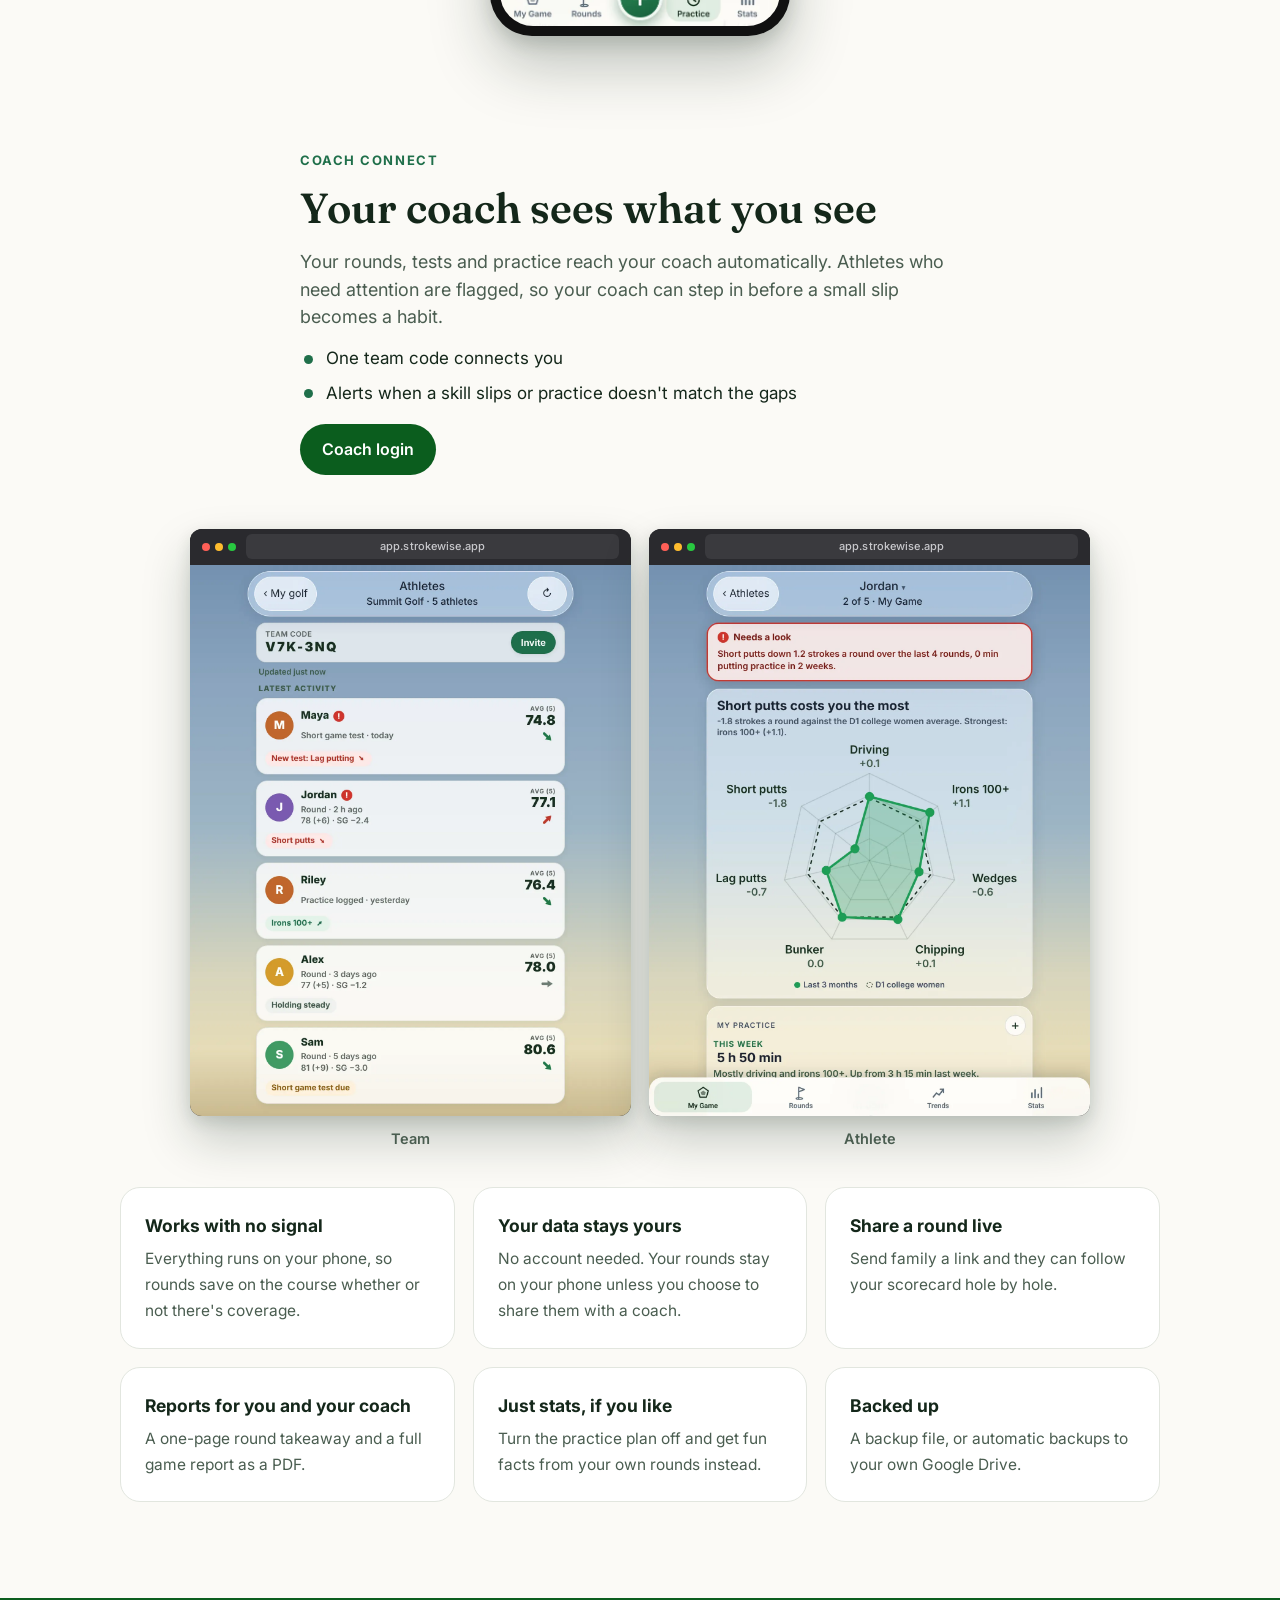
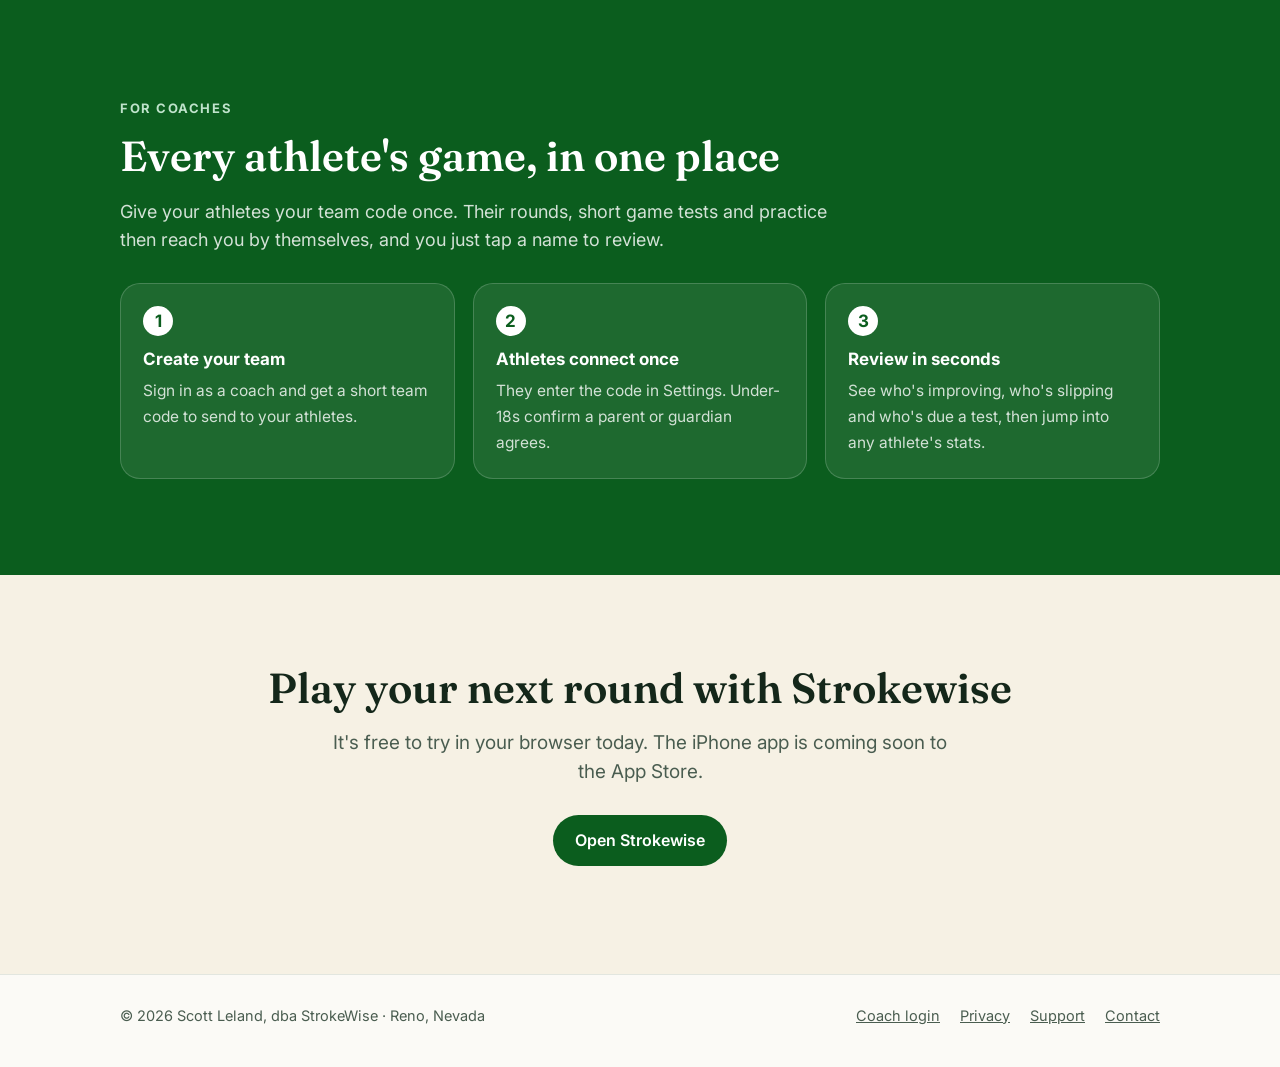
==== commit 00617ba6: "Home page: Apple Watch shot entry (coming soon) in the shot entry section, with watch images" ====
--- a/index.html
+++ b/index.html
@@ -70,6 +70,20 @@
   .laptop-chrome img { display: block; width: 100%; height: auto; }
   .feat.stack .laptops figcaption { text-align: center; font-size: 14.5px; font-weight: 600; color: var(--soft); margin: 12px 0 0; }
 
+  .watchcopy { margin-top: 36px; padding-top: 32px; border-top: 1px solid var(--line); }
+  .badge { display: inline-block; font-size: 12.5px; font-weight: 700; letter-spacing: .08em; text-transform: uppercase; background: #eef0ec; color: #4a5d50; border-radius: 999px; padding: 5px 12px; margin-bottom: 12px; }
+  h3 { font-family: Fraunces, Georgia, serif; font-weight: 600; font-size: clamp(24px, 2.8vw, 30px); line-height: 1.15; margin: 0 0 10px; }
+  .wsteps { list-style: none; counter-reset: w; padding: 0; margin: 16px 0 14px; }
+  .feat .wsteps li { counter-increment: w; position: relative; padding: 0 0 0 38px; margin: 0 0 10px; color: var(--soft); line-height: 1.4; }
+  .feat .wsteps li b { color: var(--ink); }
+  .feat .wsteps li::before { content: counter(w); left: 0; top: 0; width: 26px; height: 26px; border-radius: 50%; background: var(--green); color: #fff; font-size: 14px; font-weight: 700; display: flex; align-items: center; justify-content: center; }
+  .feat.stack .duo { width: 100%; display: flex; flex-direction: column; align-items: center; gap: 34px; }
+  .duo .whero { margin: 0; width: 100%; max-width: 475px; }
+  .duo .whero img { display: block; width: 100%; height: auto; }
+  .duo .watches { display: flex; justify-content: center; gap: 12px; width: 100%; max-width: 900px; }
+  .duo .watches figure { flex: 1 1 0; max-width: 290px; margin: 0; min-width: 0; }
+  .duo .watches img { display: block; width: 100%; height: auto; }
+  .duo .watches figcaption { text-align: center; font-size: 14.5px; font-weight: 600; color: var(--soft); margin: 2px 0 0; }
 
   h2 { font-family: Fraunces, Georgia, serif; font-weight: 600; font-size: clamp(30px, 3.6vw, 42px); line-height: 1.12; margin: 0 0 16px; }
   .feat p { color: var(--soft); font-size: 18px; margin: 0 0 14px; }
@@ -109,6 +123,8 @@
     .feat.stack .laptop-chrome img { width: 100%; height: 430px; object-fit: cover; object-position: top; }
 
     .grid, .steps { grid-template-columns: 1fr; }
+    .duo .whero { max-width: 100%; }
+    @media (max-width: 640px) { .duo .watches { flex-direction: column; align-items: center; gap: 22px; } .duo .watches figure { flex: none; width: 100%; max-width: 250px; } }
     section { padding: 72px 0; } .feat + .feat { margin-top: 80px; }
     footer nav { margin-left: 0; }
   }
@@ -147,8 +163,28 @@
       <h2>Quick, simple shot entry</h2>
       <p>A few taps per shot: how far, where it finished, done. Your scorecard and stats are a tap away at any point in the round.</p>
       <ul><li>Par, yardage and hole index come from the scorecard</li><li>Works on the course with no signal</li></ul>
-    </div>
-    <div class="phone"><img src="img/round.webp" alt="Entering the approach on hole 4 at Paradise Valley, after a tee shot to the fairway"></div>
+      <div class="watchcopy">
+        <span class="badge">Apple Watch · coming soon</span>
+        <h3>Log every shot from your wrist</h3>
+        <p>Leave the phone in your bag. The watch app starts automatically with your round, works offline, and syncs to your phone.</p>
+        <ol class="wsteps">
+          <li><b>Start</b> a round on your phone. The watch app opens by itself.</li>
+          <li><b>Pick</b> where the shot finished, then the direction.</li>
+          <li><b>Set</b> the distance: yards off the green, feet on it.</li>
+          <li><b>Confirm</b>. Holing out finishes the hole, and undo is one tap.</li>
+          <li><b>Review</b> any hole on your wrist and edit a shot.</li>
+        </ol>
+        <ul><li>Shots queue on the watch with no signal and sync when your phone is in range</li><li>Strokes gained shows on your phone as usual</li></ul>
+      </div>
+    </div>
+    <div class="duo">
+      <figure class="whero"><img src="img/watch-hero.webp" alt="The same hole on the phone and on an Apple Watch: hole 4, par 4, shot 2 from the fairway, 165 yards to the pin" width="950" height="1635"></figure>
+      <div class="watches">
+        <figure><img src="img/watch-distance.webp" alt="Apple Watch: setting the distance, 165 yards to the pin" width="650" height="800" loading="lazy"><figcaption>Set the distance</figcaption></figure>
+        <figure><img src="img/watch-holes.webp" alt="Apple Watch: the list of completed holes with scores in green and red" width="650" height="800" loading="lazy"><figcaption>Review your holes</figcaption></figure>
+        <figure><img src="img/watch-shots.webp" alt="Apple Watch: the five shots on hole 5 with an Add shot button" width="650" height="800" loading="lazy"><figcaption>Edit any shot</figcaption></figure>
+      </div>
+    </div>
   </div>
   <div class="feat stack">
     <div class="txt">
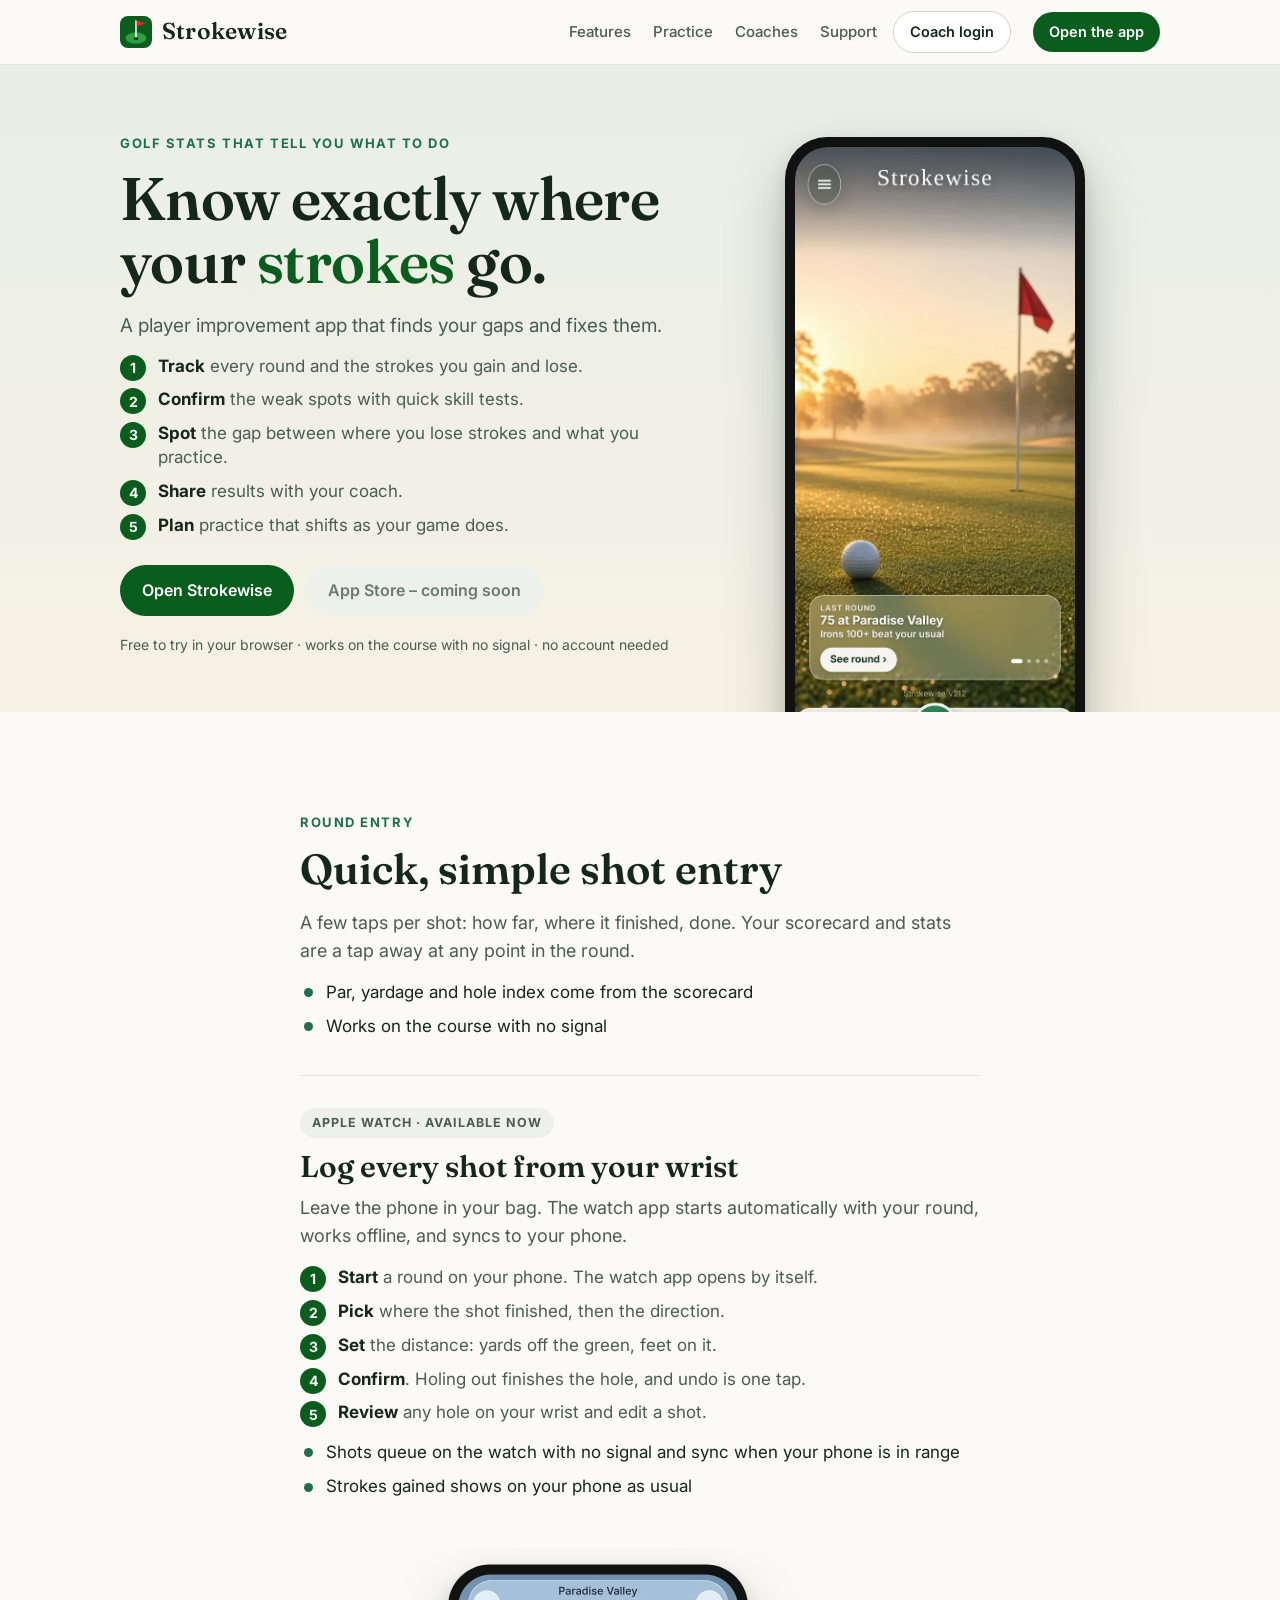
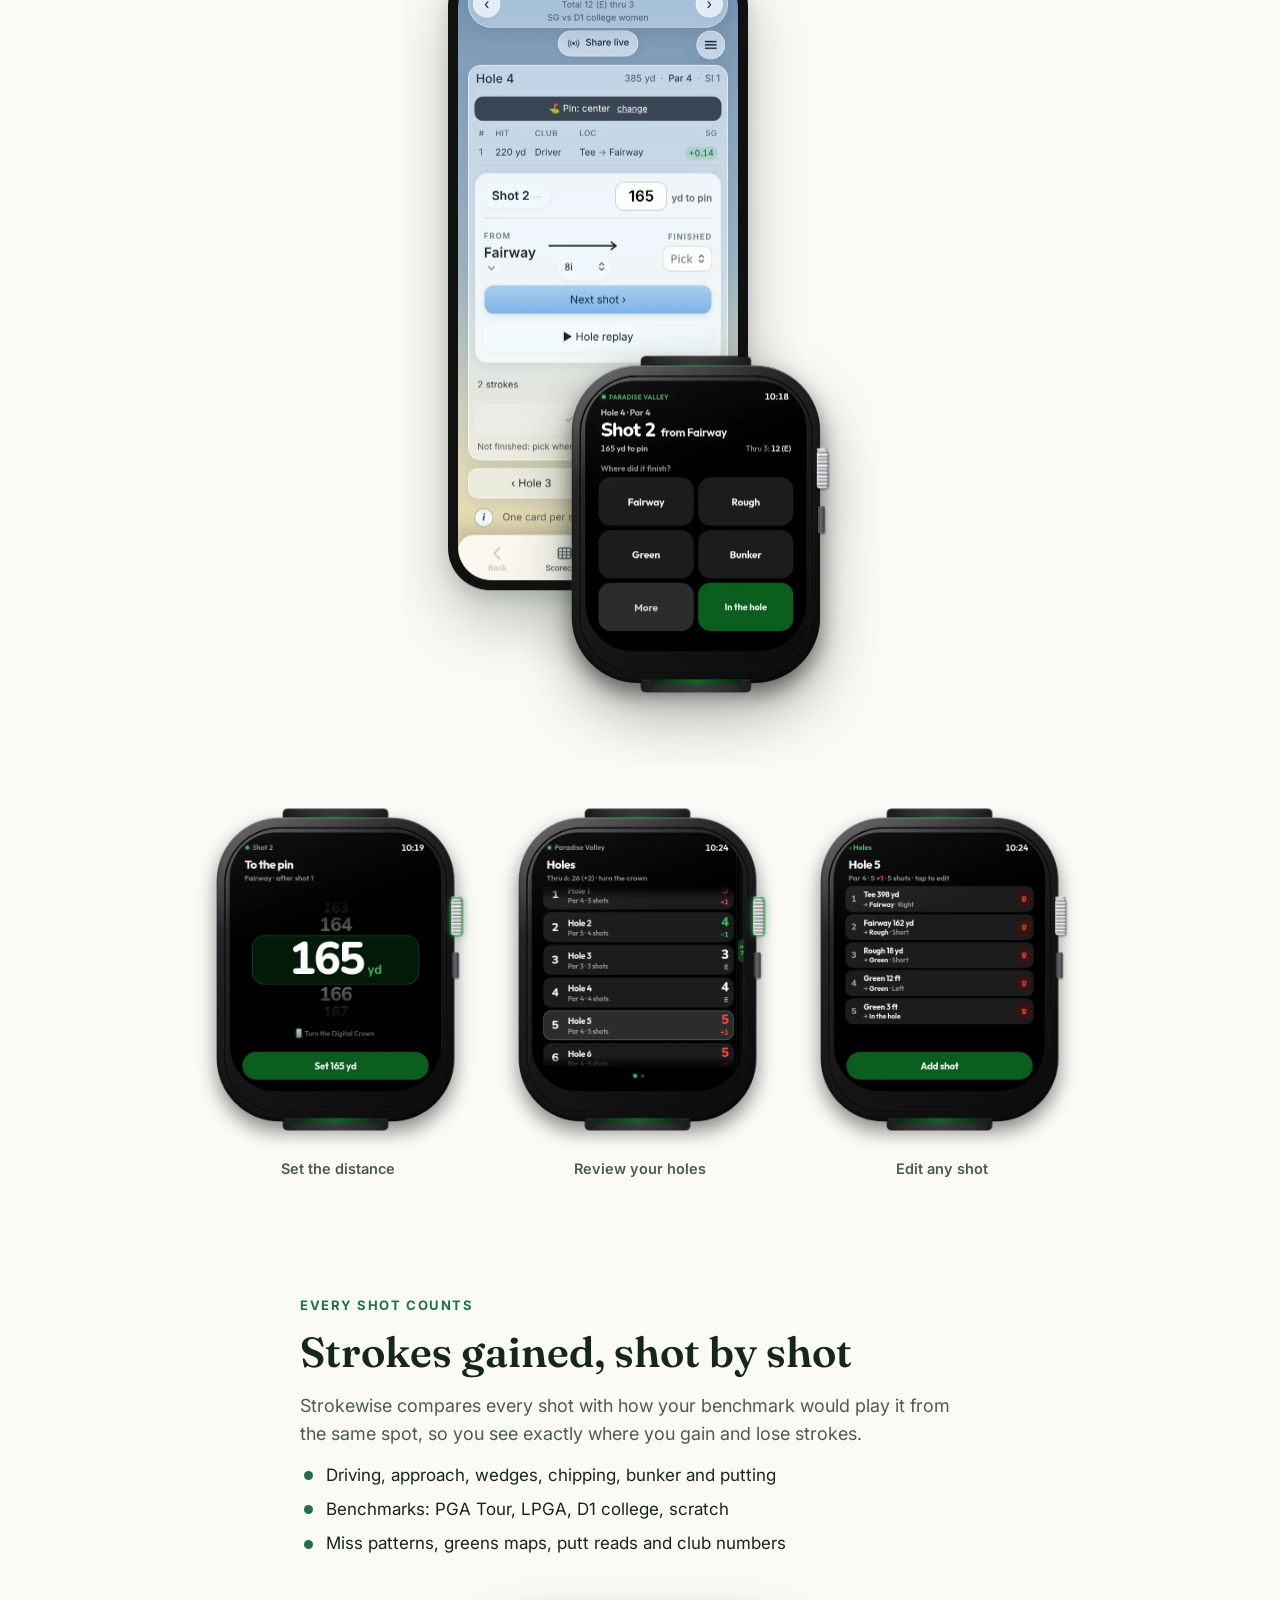
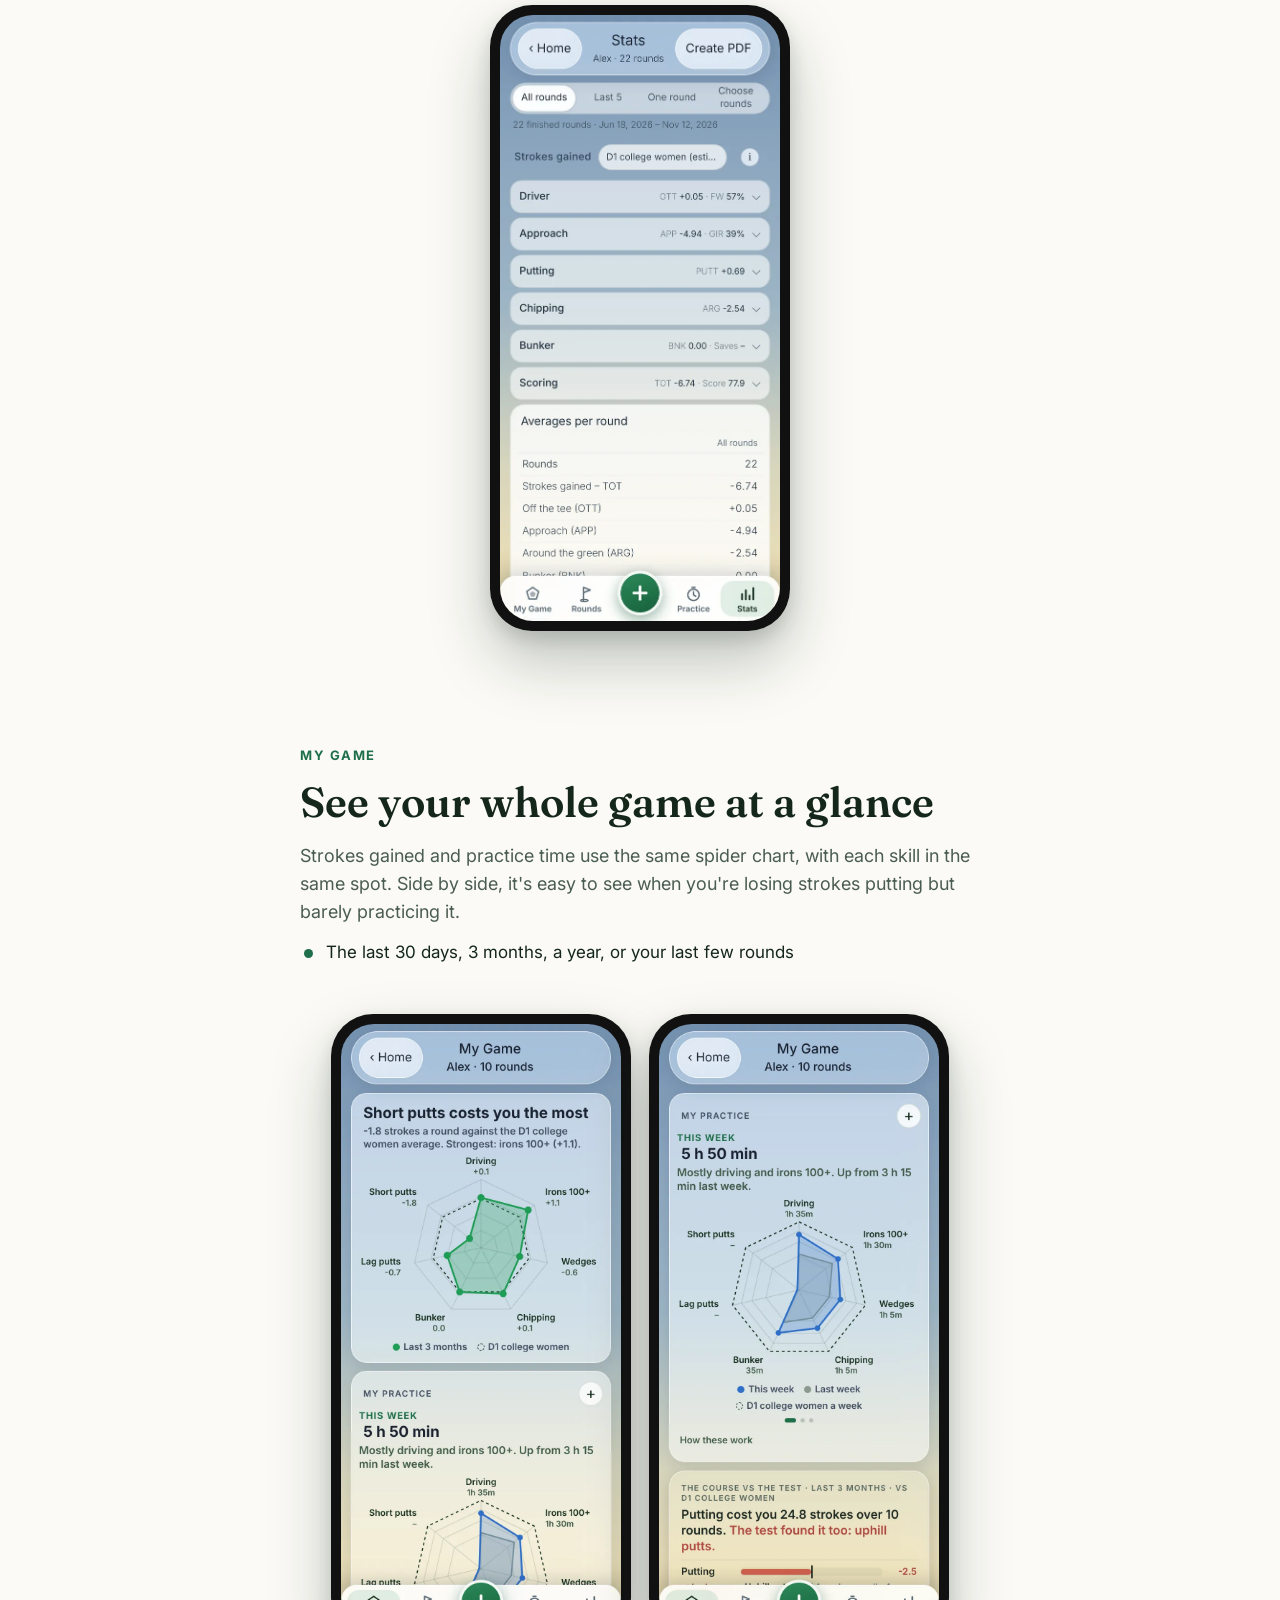
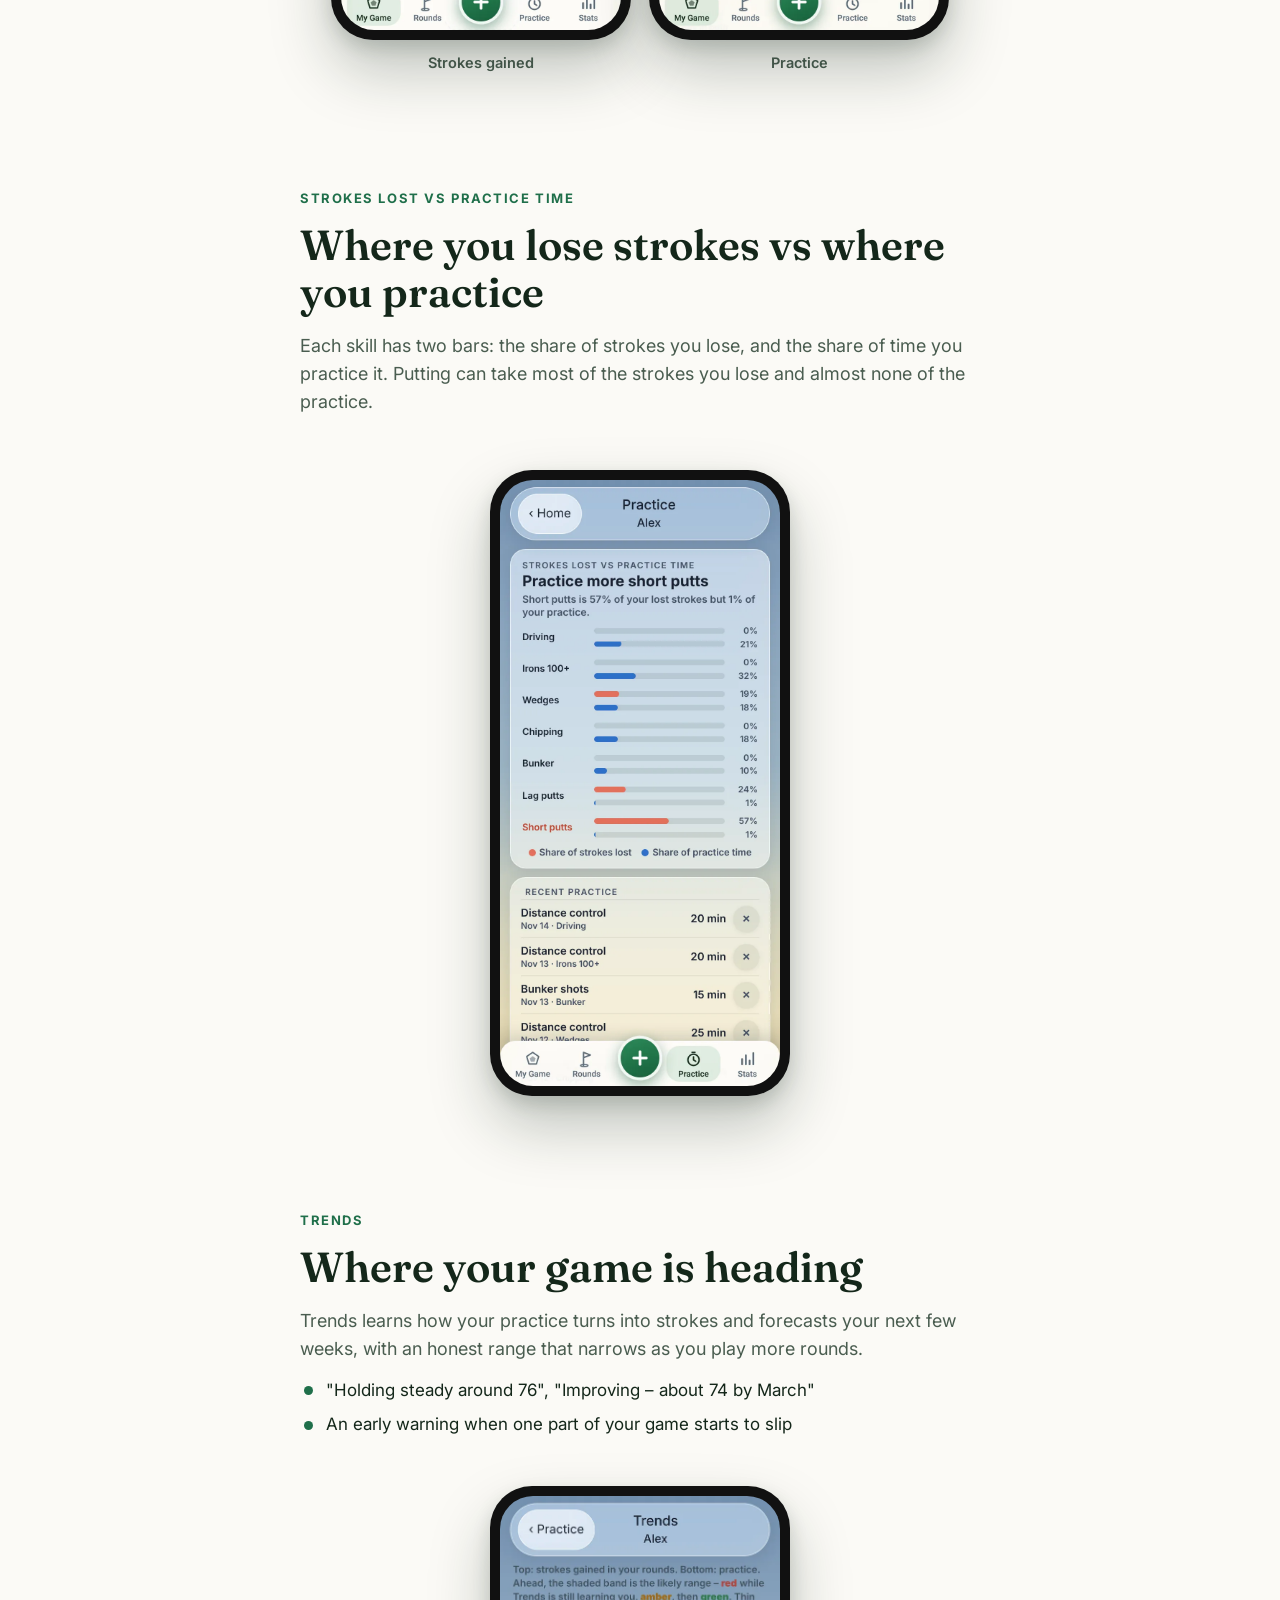
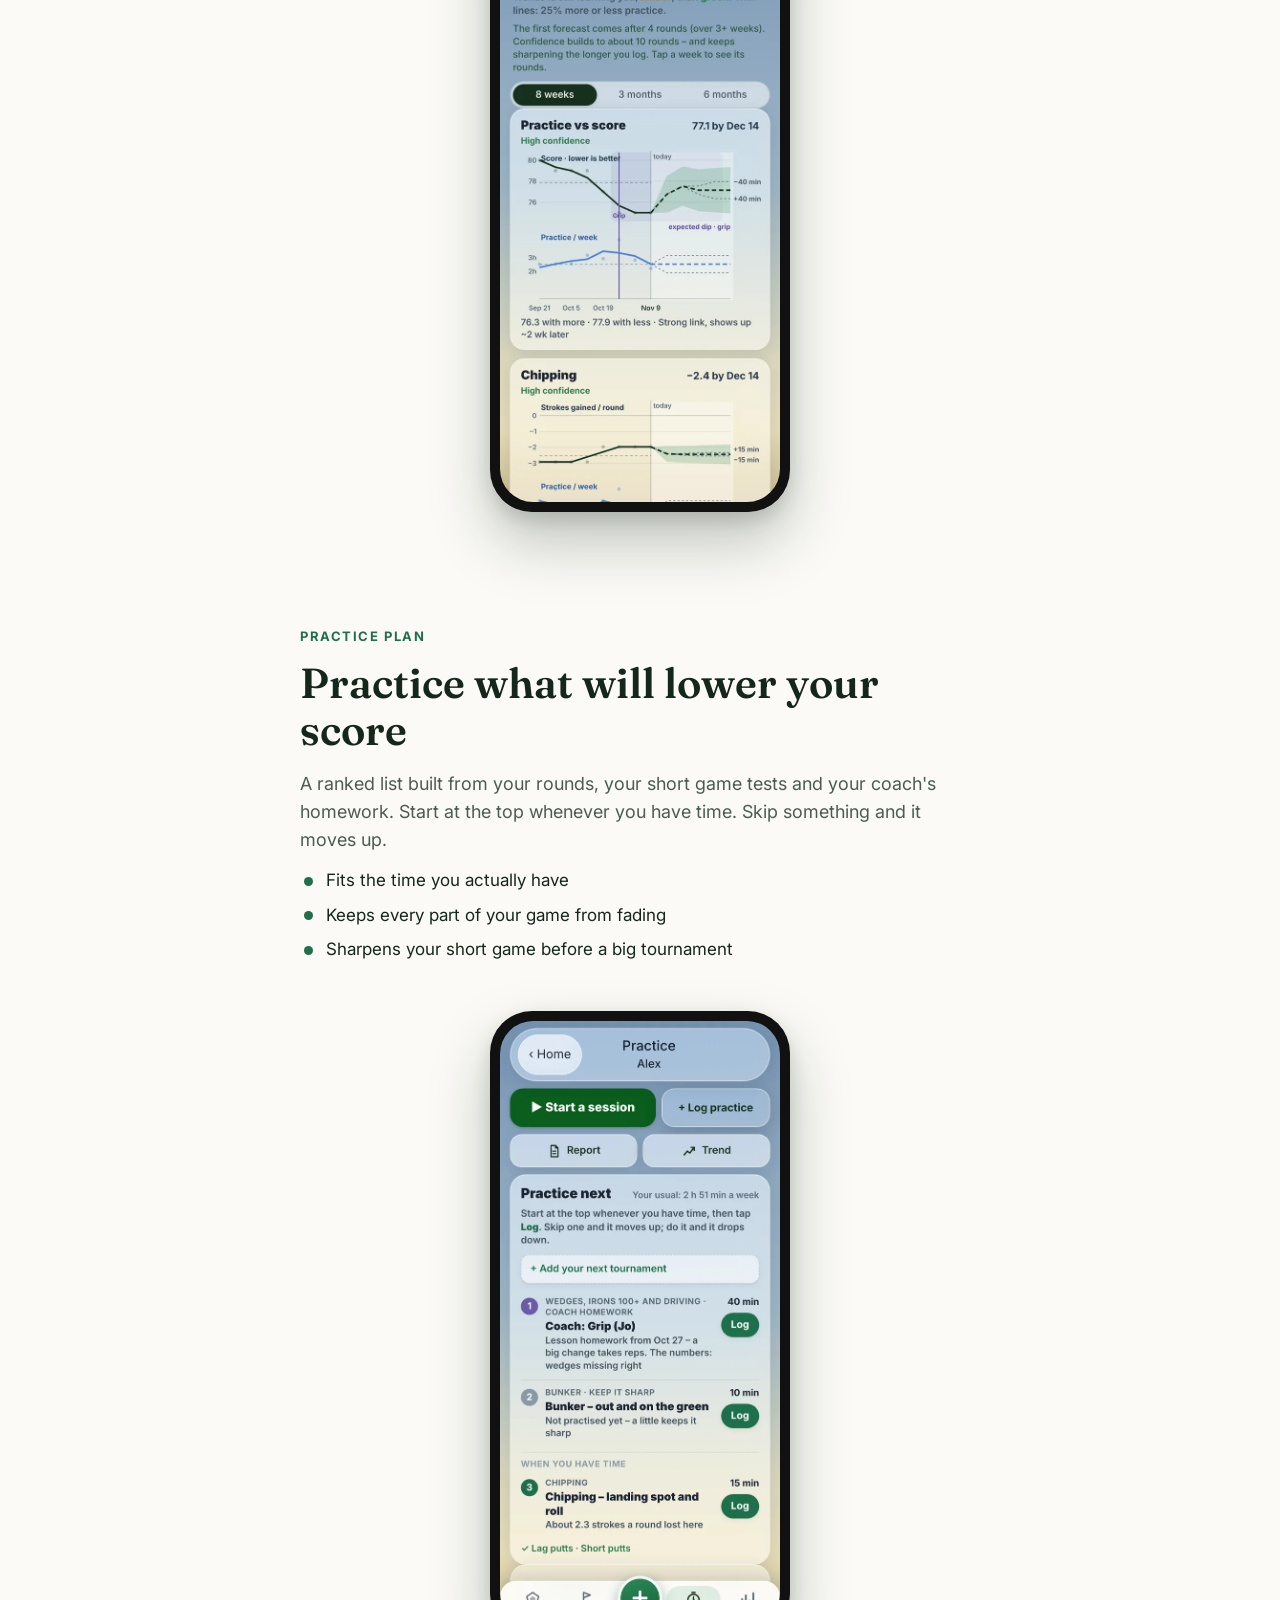
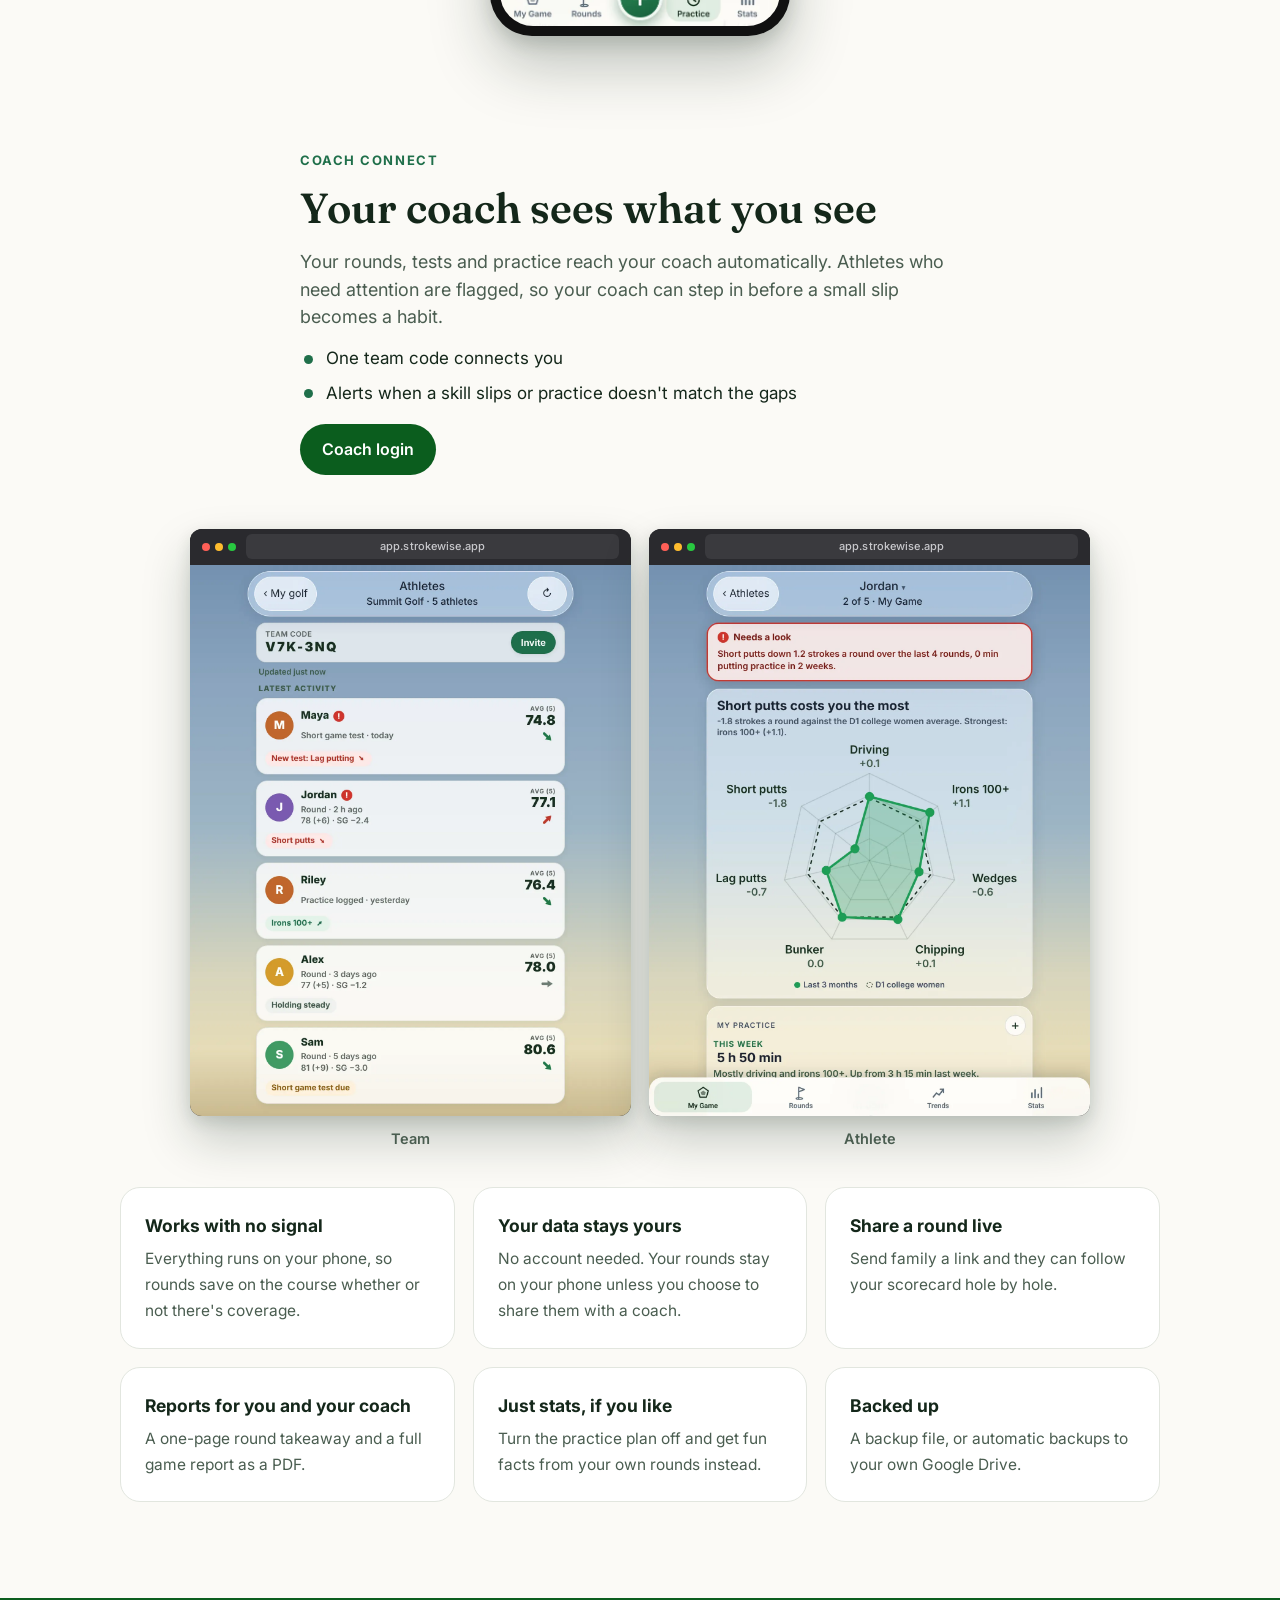
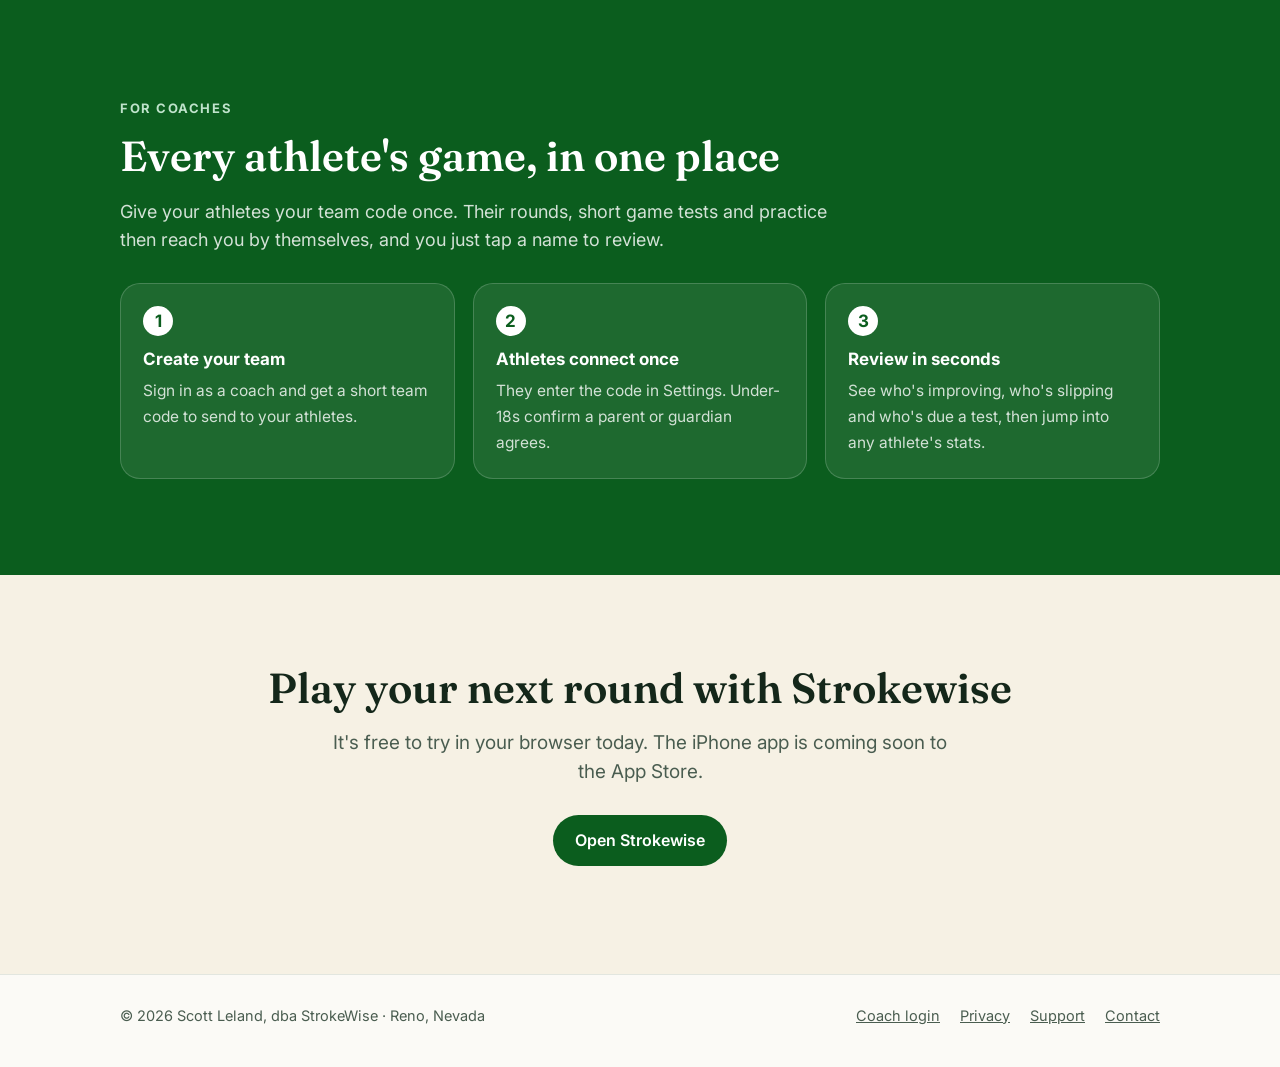
==== commit b2994613: "Watch badge: available now" ====
--- a/index.html
+++ b/index.html
@@ -164,7 +164,7 @@
       <p>A few taps per shot: how far, where it finished, done. Your scorecard and stats are a tap away at any point in the round.</p>
       <ul><li>Par, yardage and hole index come from the scorecard</li><li>Works on the course with no signal</li></ul>
       <div class="watchcopy">
-        <span class="badge">Apple Watch · coming soon</span>
+        <span class="badge">Apple Watch · available now</span>
         <h3>Log every shot from your wrist</h3>
         <p>Leave the phone in your bag. The watch app starts automatically with your round, works offline, and syncs to your phone.</p>
         <ol class="wsteps">
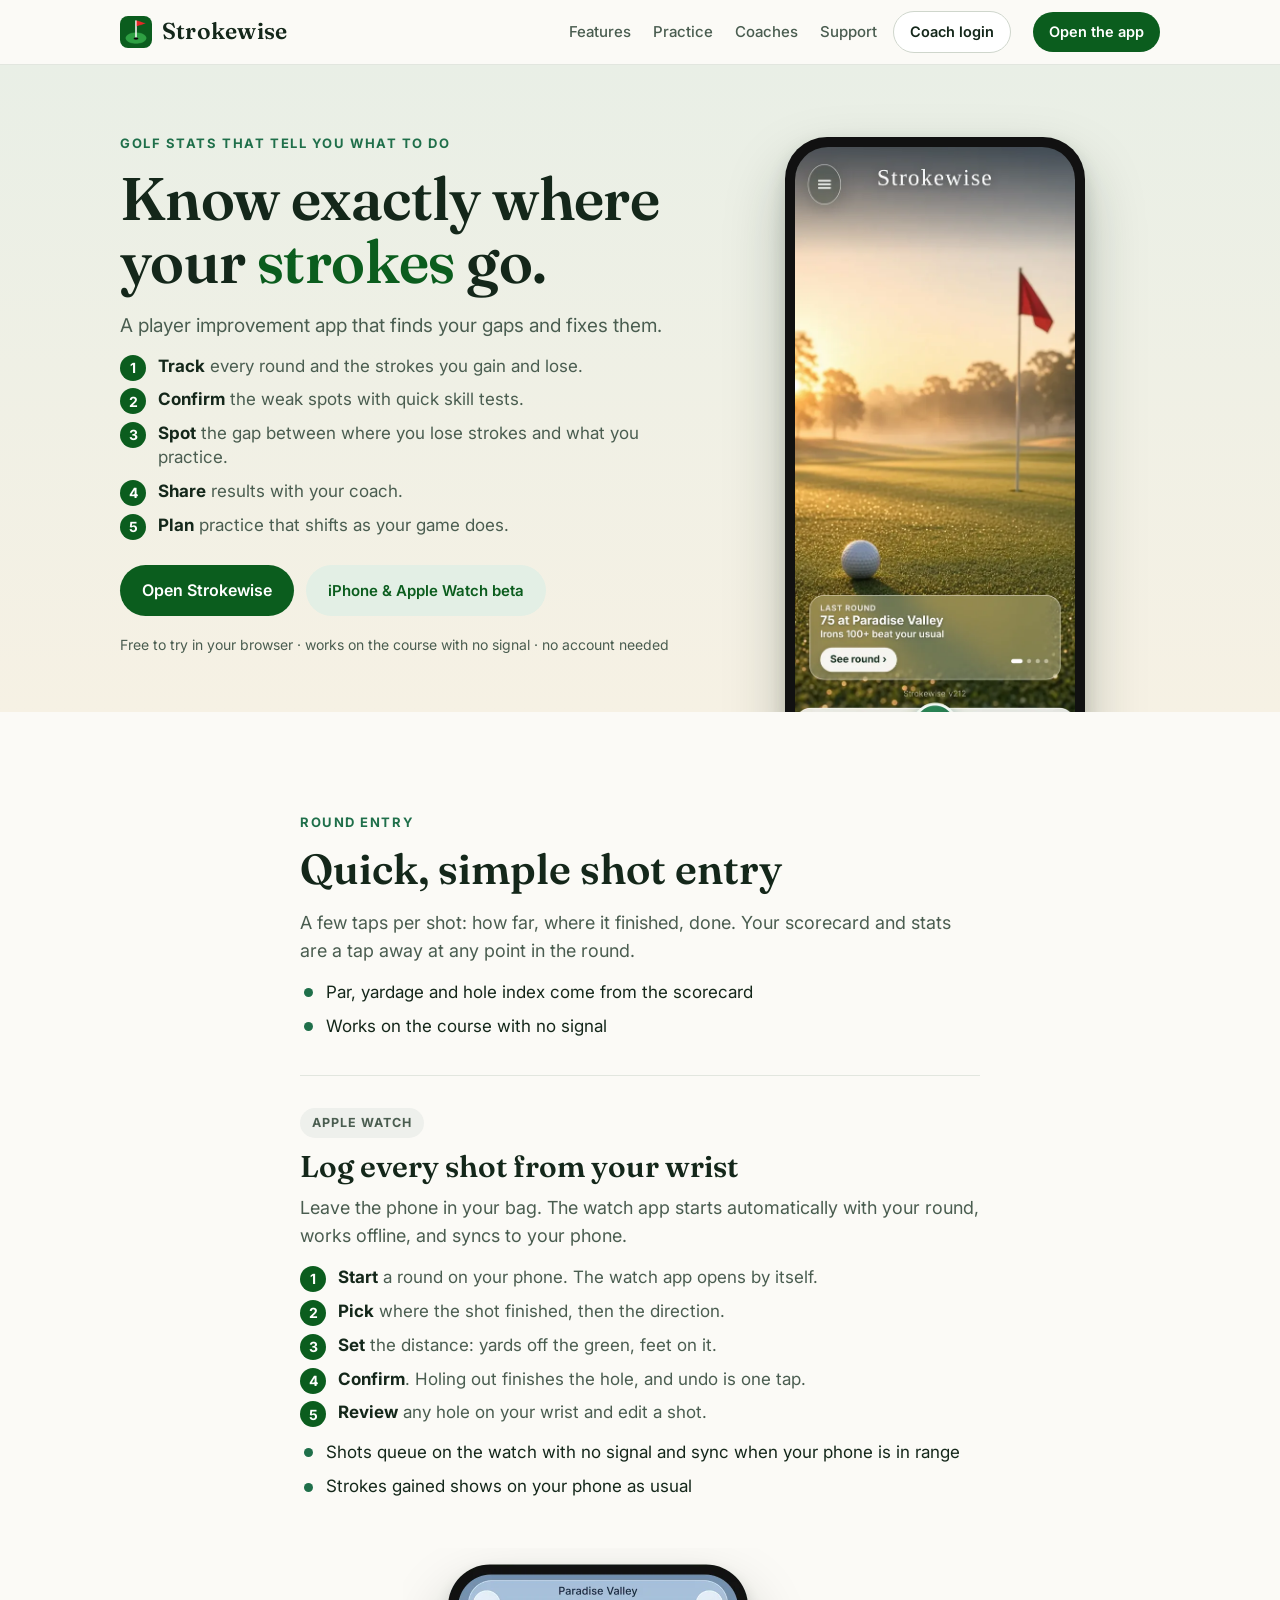
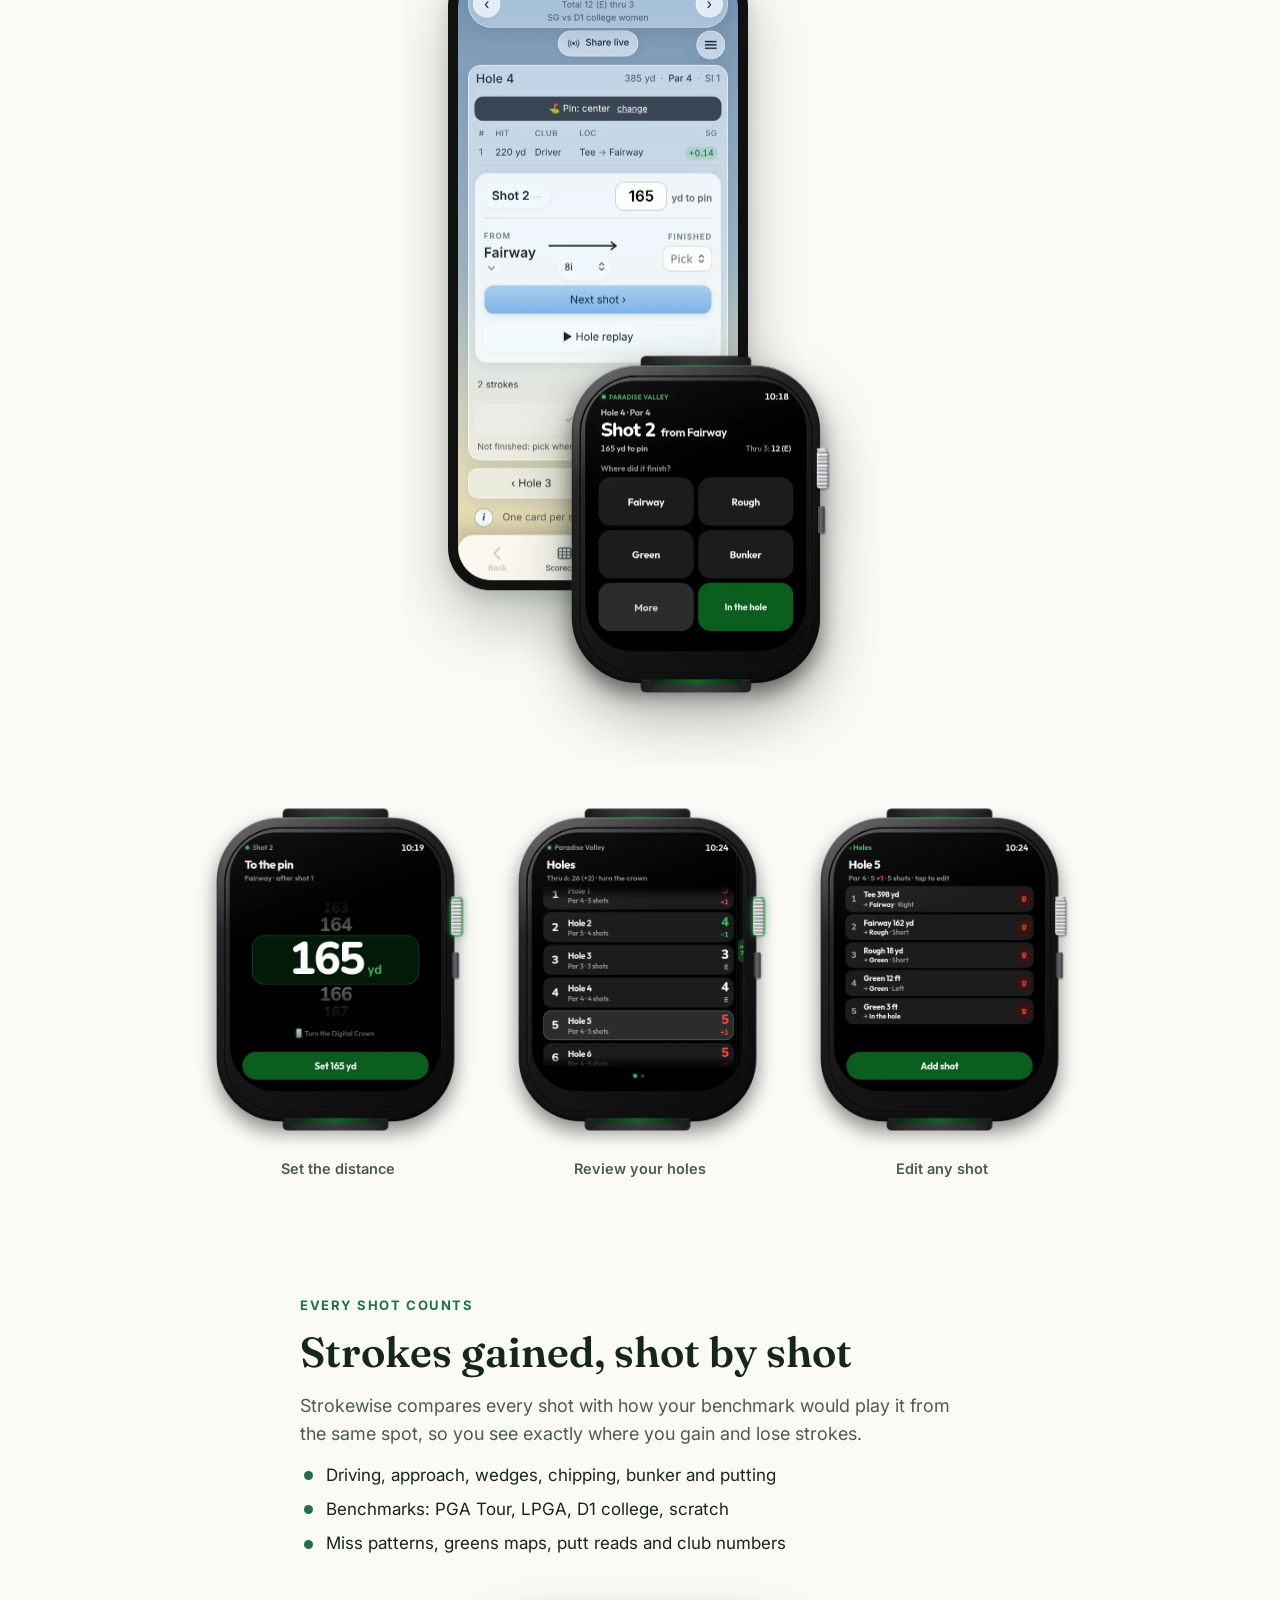
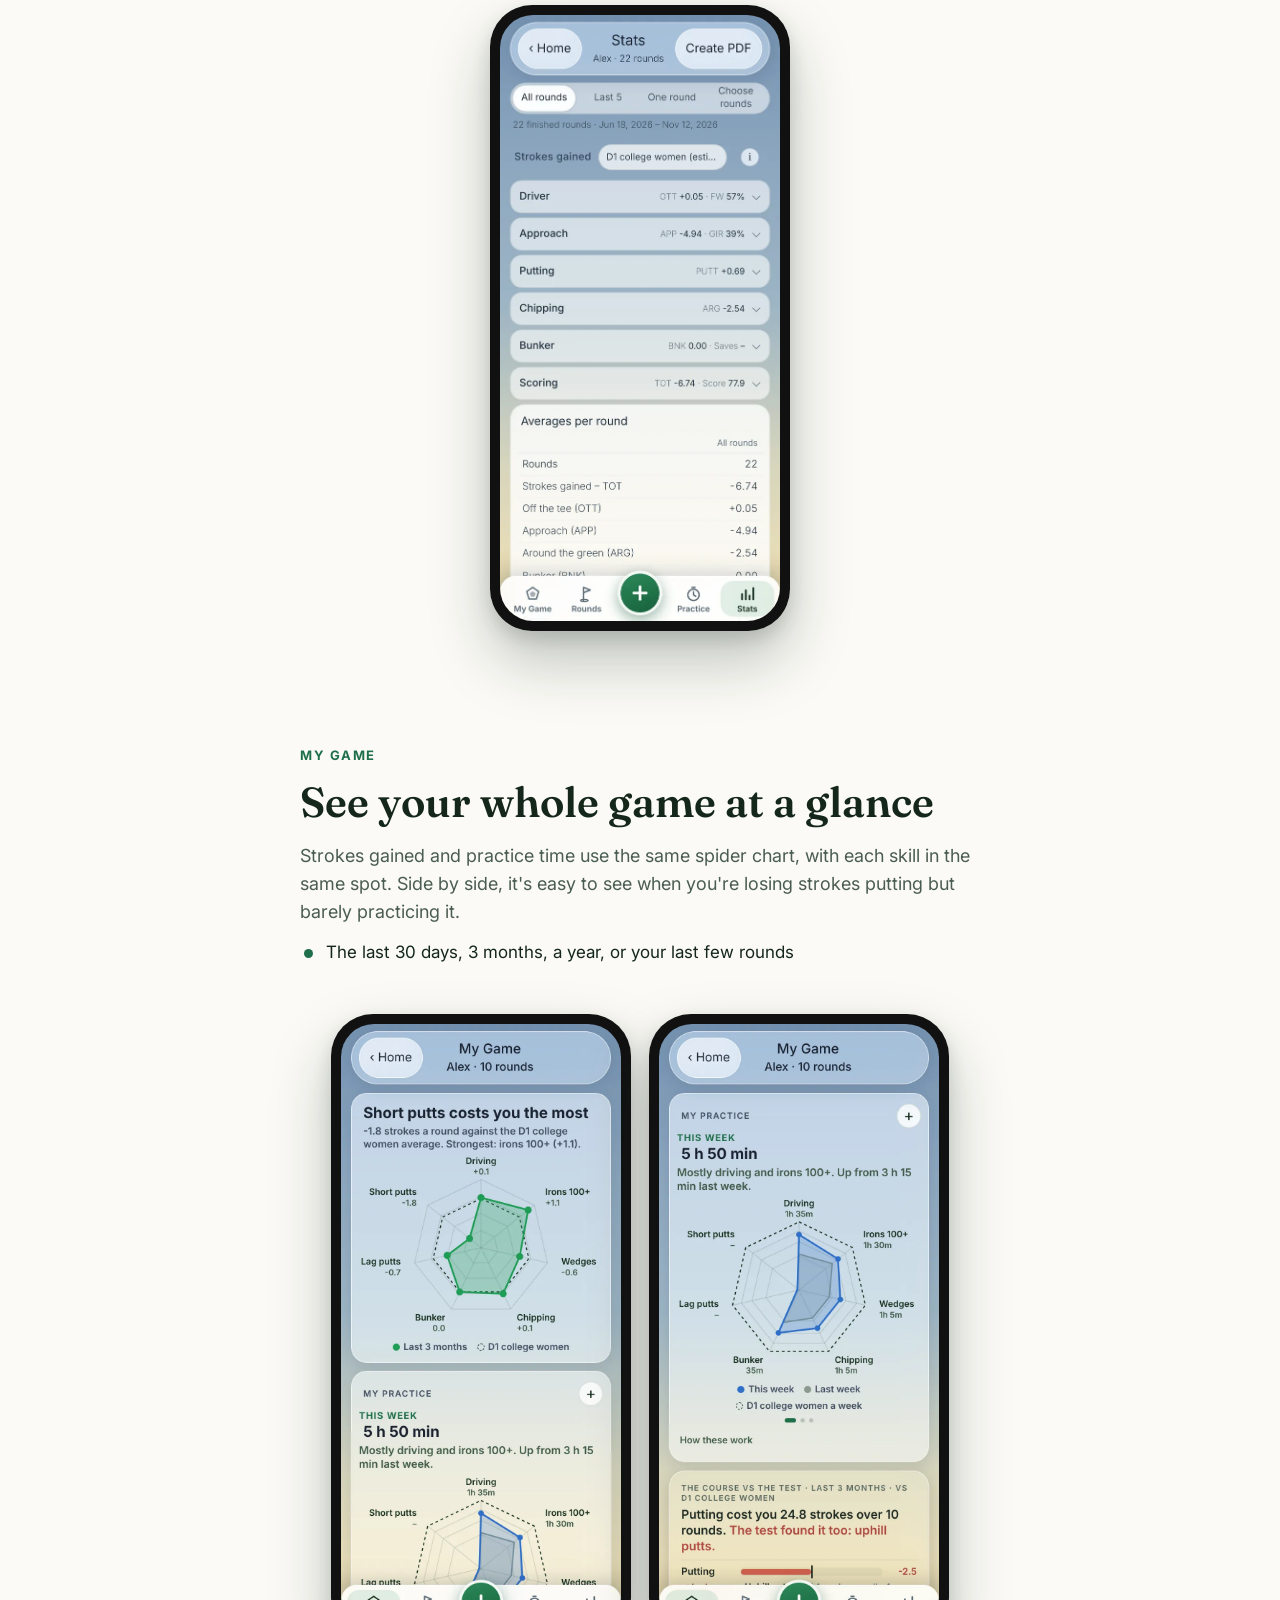
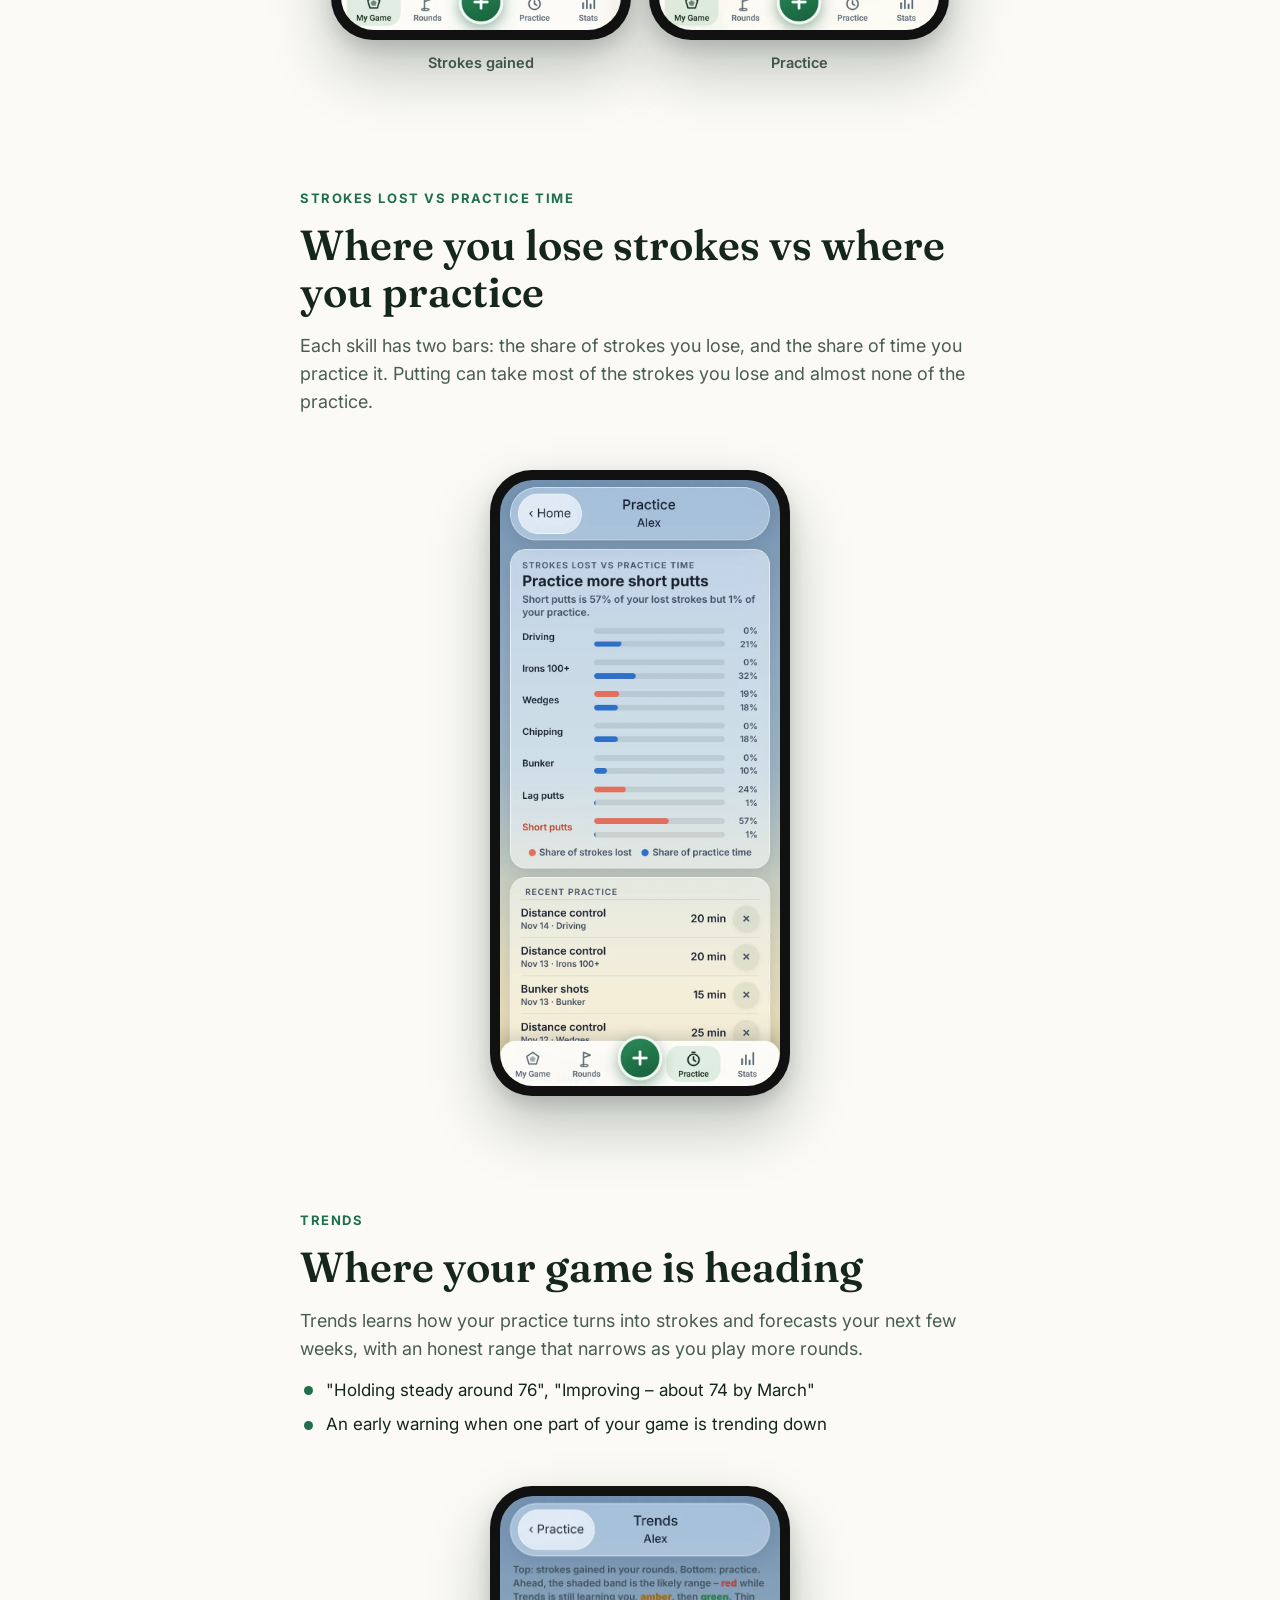
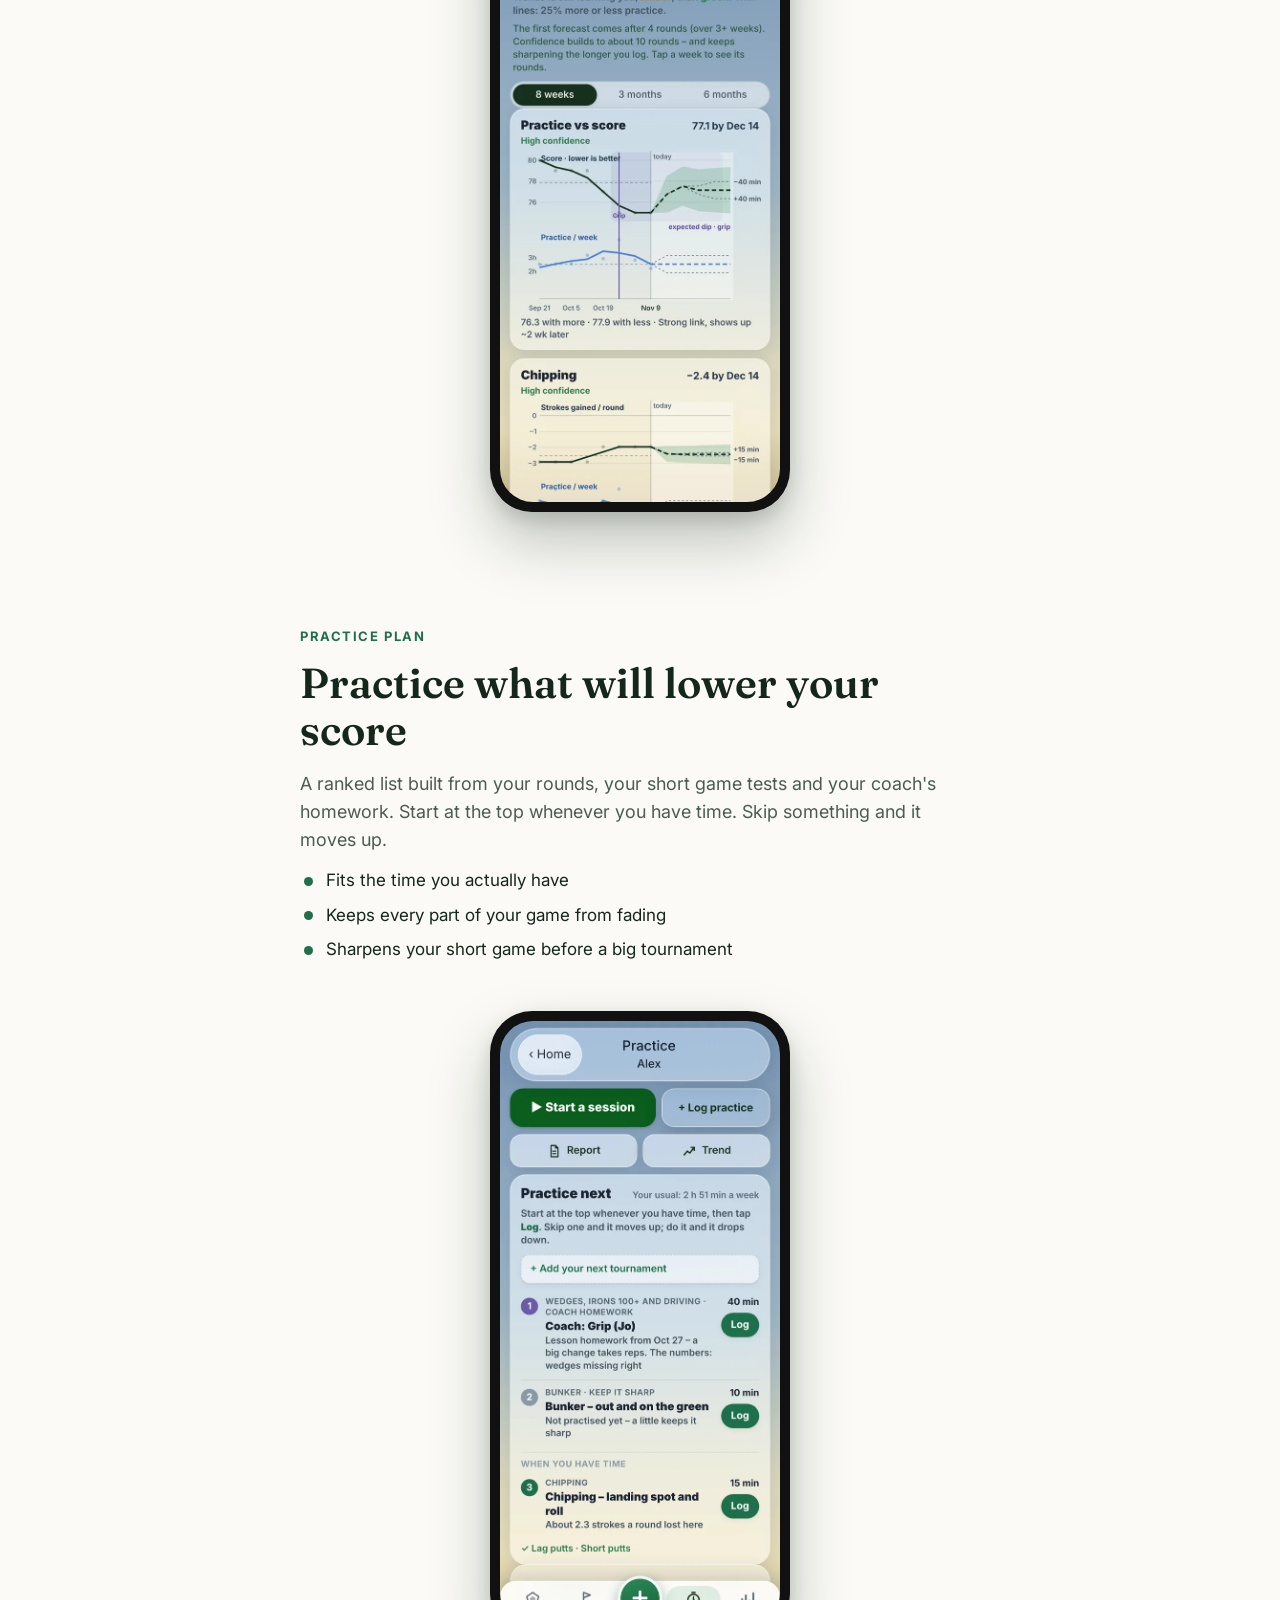
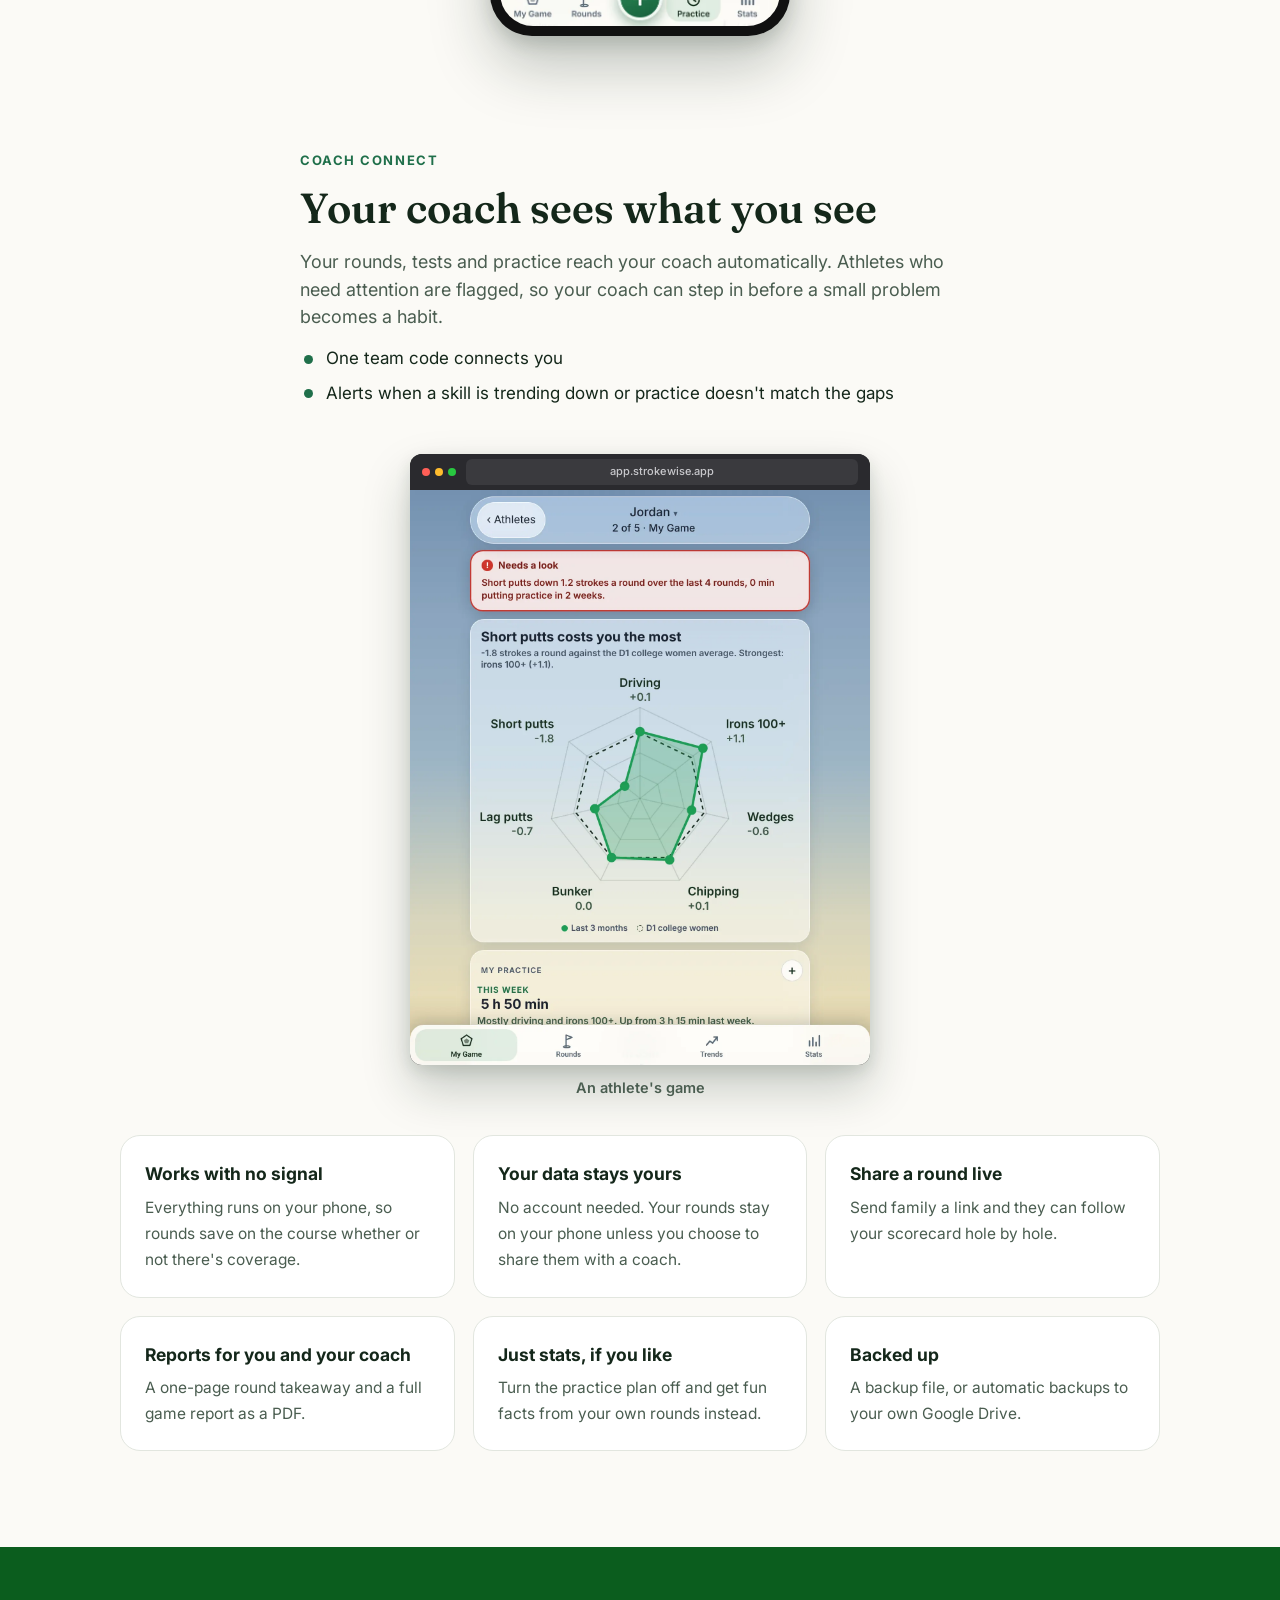
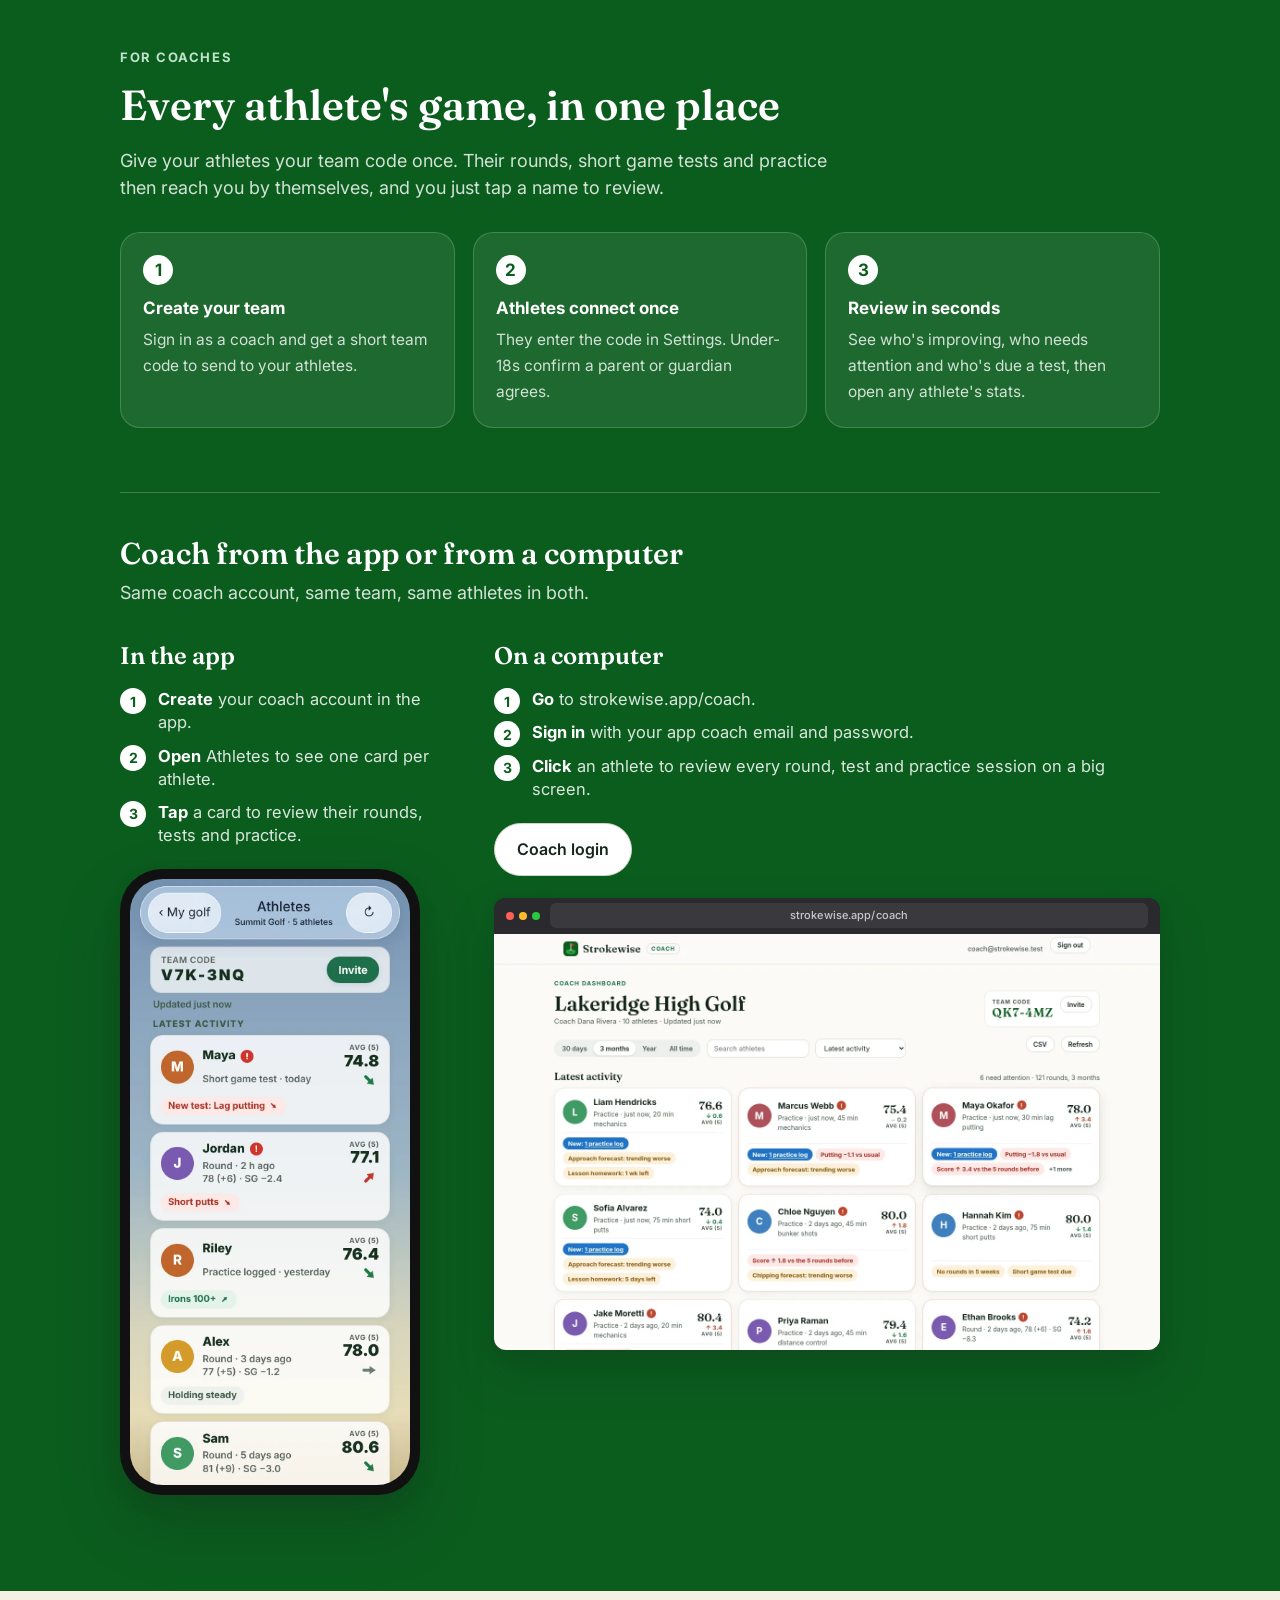
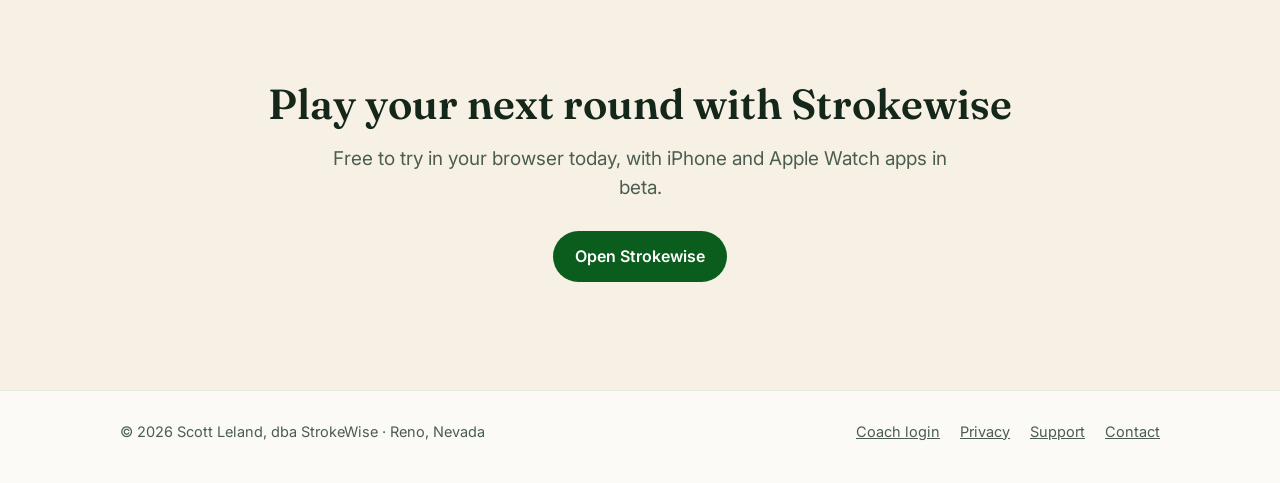
==== commit bd7f1d32: "Home page: remove 'coming soon' (iPhone & Apple Watch beta), coach from the app or a computer with p" ====
--- a/index.html
+++ b/index.html
@@ -29,8 +29,22 @@
   .btn.pri { background: var(--green); color: #fff; } .btn.pri:hover { background: #094c19; }
   .btn.sec { background: #fff; color: var(--ink); border: 1.5px solid #cfd6cc; }
   .btn.sm { padding: 9px 16px; font-size: 14.5px; }
-  .btn.soon { background: #eef0ec; color: #6b7a70; cursor: default; }
+  .btn.beta { background: #e3efe5; color: var(--green); cursor: default; font-size: 15px; }
   .nav .btn { white-space: nowrap; } #coachlogin { margin-left: -6px; }
+  .feat.stack .laptops.one { max-width: 460px; }
+  .ways { margin-top: 64px; padding-top: 44px; border-top: 1px solid rgba(255, 255, 255, .22); }
+  .ways h3 { color: #fff; margin: 0 0 8px; }
+  .band .ways .wlede { margin: 0 0 30px; }
+  .waycols { display: grid; grid-template-columns: 330px 1fr; gap: 44px; align-items: start; }
+  .way h4 { font-family: Fraunces, Georgia, serif; font-weight: 600; font-size: 24px; margin: 0 0 14px; color: #fff; }
+  .way ol { list-style: none; counter-reset: wy; padding: 0; margin: 0 0 22px; }
+  .way li { counter-increment: wy; position: relative; padding: 0 0 0 38px; margin: 0 0 10px; color: rgba(255, 255, 255, .85); font-size: 16.5px; line-height: 1.4; }
+  .way li b { color: #fff; }
+  .way li::before { content: counter(wy); position: absolute; left: 0; top: 0; width: 26px; height: 26px; border-radius: 50%; background: #fff; color: var(--green); font-size: 14px; font-weight: 700; display: flex; align-items: center; justify-content: center; }
+  .way .wcta { margin: 0 0 22px; }
+  .way .phone { margin: 0; } .way .phone img { height: auto; }
+  .way .laptop { margin: 0; }
+  .way .laptop img { display: block; width: 100%; height: auto; }
   .hero { background: linear-gradient(180deg, #e9efe6 0%, var(--cream) 100%); overflow: hidden; }
   .hero .wrap { display: grid; grid-template-columns: 1.1fr .9fr; gap: 40px; align-items: center; padding-top: 64px; padding-bottom: 0; }
   .eyebrow { display: inline-block; font-size: 13px; font-weight: 700; letter-spacing: .12em; text-transform: uppercase; color: var(--green2); margin-bottom: 14px; }
@@ -104,7 +118,7 @@
   footer .wrap { display: flex; flex-wrap: wrap; gap: 10px 24px; align-items: center; } footer nav { display: flex; gap: 20px; margin-left: auto; }
   @media (max-width: 820px) {
     .nav nav { display: none; } #coachlogin { margin-left: auto; } .nav .btn.pri { margin-left: 0; }
-    @media (max-width: 430px) { .nav { gap: 8px; } .brand { font-size: 20px; gap: 8px; } .brand img { width: 28px; height: 28px; } .nav .btn.sm { padding: 8px 12px; font-size: 13.5px; } }
+    @media (max-width: 430px) { .nav { gap: 8px; } .brand { font-size: 20px; gap: 8px; } .brand img { width: 28px; height: 28px; } .nav .btn.sm { padding: 8px 10px; font-size: 13px; } .brand { font-size: 19px; } }
     .hero .wrap { grid-template-columns: 1fr; padding-top: 44px; text-align: left; }
     .hero .phone { max-width: 250px; }
     .feat, .feat.flip { grid-template-columns: 1fr; gap: 34px; } .feat.flip .txt { order: 2; }
@@ -123,6 +137,10 @@
     .feat.stack .laptop-chrome img { width: 100%; height: 430px; object-fit: cover; object-position: top; }
 
     .grid, .steps { grid-template-columns: 1fr; }
+    .waycols { grid-template-columns: 1fr; gap: 48px; }
+    .ways { margin-top: 48px; padding-top: 36px; }
+    .way .phone { max-width: 250px; margin: 0; }
+    .feat.stack .laptops.one { max-width: none; }
     .duo .whero { max-width: 100%; }
     @media (max-width: 640px) { .duo .watches { flex-direction: column; align-items: center; gap: 22px; } .duo .watches figure { flex: none; width: 100%; max-width: 250px; } }
     section { padding: 72px 0; } .feat + .feat { margin-top: 80px; }
@@ -150,7 +168,7 @@
       <li><b>Share</b> results with your coach.</li>
       <li><b>Plan</b> practice that shifts as your game does.</li>
     </ol>
-    <div class="ctas"><a class="btn pri" href="https://app.strokewise.app/">Open Strokewise</a><span class="btn soon" aria-disabled="true">App Store – coming soon</span></div>
+    <div class="ctas"><a class="btn pri" href="https://app.strokewise.app/">Open Strokewise</a><span class="btn beta">iPhone &amp; Apple Watch beta</span></div>
     <p class="note">Free to try in your browser · works on the course with no signal · no account needed</p>
   </div>
   <div class="phone"><img src="img/home.webp" alt="The Strokewise home screen after a round: 75 at Paradise Valley"></div>
@@ -164,7 +182,7 @@
       <p>A few taps per shot: how far, where it finished, done. Your scorecard and stats are a tap away at any point in the round.</p>
       <ul><li>Par, yardage and hole index come from the scorecard</li><li>Works on the course with no signal</li></ul>
       <div class="watchcopy">
-        <span class="badge">Apple Watch · available now</span>
+        <span class="badge">Apple Watch</span>
         <h3>Log every shot from your wrist</h3>
         <p>Leave the phone in your bag. The watch app starts automatically with your round, works offline, and syncs to your phone.</p>
         <ol class="wsteps">
@@ -226,7 +244,7 @@
       <span class="eyebrow">Trends</span>
       <h2>Where your game is heading</h2>
       <p>Trends learns how your practice turns into strokes and forecasts your next few weeks, with an honest range that narrows as you play more rounds.</p>
-      <ul><li>"Holding steady around 76", "Improving – about 74 by March"</li><li>An early warning when one part of your game starts to slip</li></ul>
+      <ul><li>"Holding steady around 76", "Improving – about 74 by March"</li><li>An early warning when one part of your game is trending down</li></ul>
     </div>
     <div class="phone"><img src="img/trends.webp" alt="Trends: score forecast with a likely range"></div>
   </div>
@@ -243,24 +261,16 @@
     <div class="txt">
       <span class="eyebrow">Coach connect</span>
       <h2>Your coach sees what you see</h2>
-      <p>Your rounds, tests and practice reach your coach automatically. Athletes who need attention are flagged, so your coach can step in before a small slip becomes a habit.</p>
-      <ul><li>One team code connects you</li><li>Alerts when a skill slips or practice doesn't match the gaps</li></ul>
-      <p style="margin-top:18px"><a class="btn pri" href="coach/">Coach login</a></p>
-    </div>
-    <div class="laptops">
+      <p>Your rounds, tests and practice reach your coach automatically. Athletes who need attention are flagged, so your coach can step in before a small problem becomes a habit.</p>
+      <ul><li>One team code connects you</li><li>Alerts when a skill is trending down or practice doesn't match the gaps</li></ul>
+    </div>
+    <div class="laptops one">
       <figure class="laptop">
         <div class="laptop-chrome">
           <div class="laptop-bar" aria-hidden="true"><span class="dots"><i></i><i></i><i></i></span><span class="url">app.strokewise.app</span></div>
-          <img src="img/coach-team.webp" alt="A coach's athlete list: Jordan is flagged with a red exclamation mark">
+          <img src="img/coach-athlete.webp" alt="An athlete's game opened for the coach: short putts are trending down and putting practice is missing">
         </div>
-        <figcaption>Team</figcaption>
-      </figure>
-      <figure class="laptop">
-        <div class="laptop-chrome">
-          <div class="laptop-bar" aria-hidden="true"><span class="dots"><i></i><i></i><i></i></span><span class="url">app.strokewise.app</span></div>
-          <img src="img/coach-athlete.webp" alt="Jordan's game opened: short putts have slipped and putting practice is missing">
-        </div>
-        <figcaption>Athlete</figcaption>
+        <figcaption>An athlete's game</figcaption>
       </figure>
     </div>
   </div>
@@ -282,13 +292,43 @@
   <div class="steps">
     <div><b>Create your team</b><span>Sign in as a coach and get a short team code to send to your athletes.</span></div>
     <div><b>Athletes connect once</b><span>They enter the code in Settings. Under-18s confirm a parent or guardian agrees.</span></div>
-    <div><b>Review in seconds</b><span>See who's improving, who's slipping and who's due a test, then jump into any athlete's stats.</span></div>
+    <div><b>Review in seconds</b><span>See who's improving, who needs attention and who's due a test, then open any athlete's stats.</span></div>
+  </div>
+  <div class="ways" id="coach-ways">
+    <h3>Coach from the app or from a computer</h3>
+    <p class="wlede">Same coach account, same team, same athletes in both.</p>
+    <div class="waycols">
+      <div class="way">
+        <h4>In the app</h4>
+        <ol>
+          <li><b>Create</b> your coach account in the app.</li>
+          <li><b>Open</b> Athletes to see one card per athlete.</li>
+          <li><b>Tap</b> a card to review their rounds, tests and practice.</li>
+        </ol>
+        <div class="phone"><img src="img/coach-app.webp" alt="The coach Athletes screen in the app: a team code, then one card per athlete with their latest activity, average score and a red or green arrow" width="780" height="1688" loading="lazy"></div>
+      </div>
+      <div class="way">
+        <h4>On a computer</h4>
+        <ol>
+          <li><b>Go</b> to strokewise.app/coach.</li>
+          <li><b>Sign in</b> with your app coach email and password.</li>
+          <li><b>Click</b> an athlete to review every round, test and practice session on a big screen.</li>
+        </ol>
+        <p class="wcta"><a class="btn sec" href="coach/">Coach login</a></p>
+        <figure class="laptop">
+          <div class="laptop-chrome">
+            <div class="laptop-bar" aria-hidden="true"><span class="dots"><i></i><i></i><i></i></span><span class="url">strokewise.app/coach</span></div>
+            <img src="img/coach-web.webp" alt="The coach dashboard on a computer: a team code, search and filters, and one card per athlete with their latest activity, average score and attention flags" width="1440" height="900" loading="lazy">
+          </div>
+        </figure>
+      </div>
+    </div>
   </div>
 </div></section>
 
 <div class="final center"><div class="wrap">
   <h2>Play your next round with Strokewise</h2>
-  <p class="lede">It's free to try in your browser today. The iPhone app is coming soon to the App Store.</p>
+  <p class="lede">Free to try in your browser today, with iPhone and Apple Watch apps in beta.</p>
   <div class="ctas" style="justify-content:center"><a class="btn pri" href="https://app.strokewise.app/">Open Strokewise</a></div>
 </div></div>
 
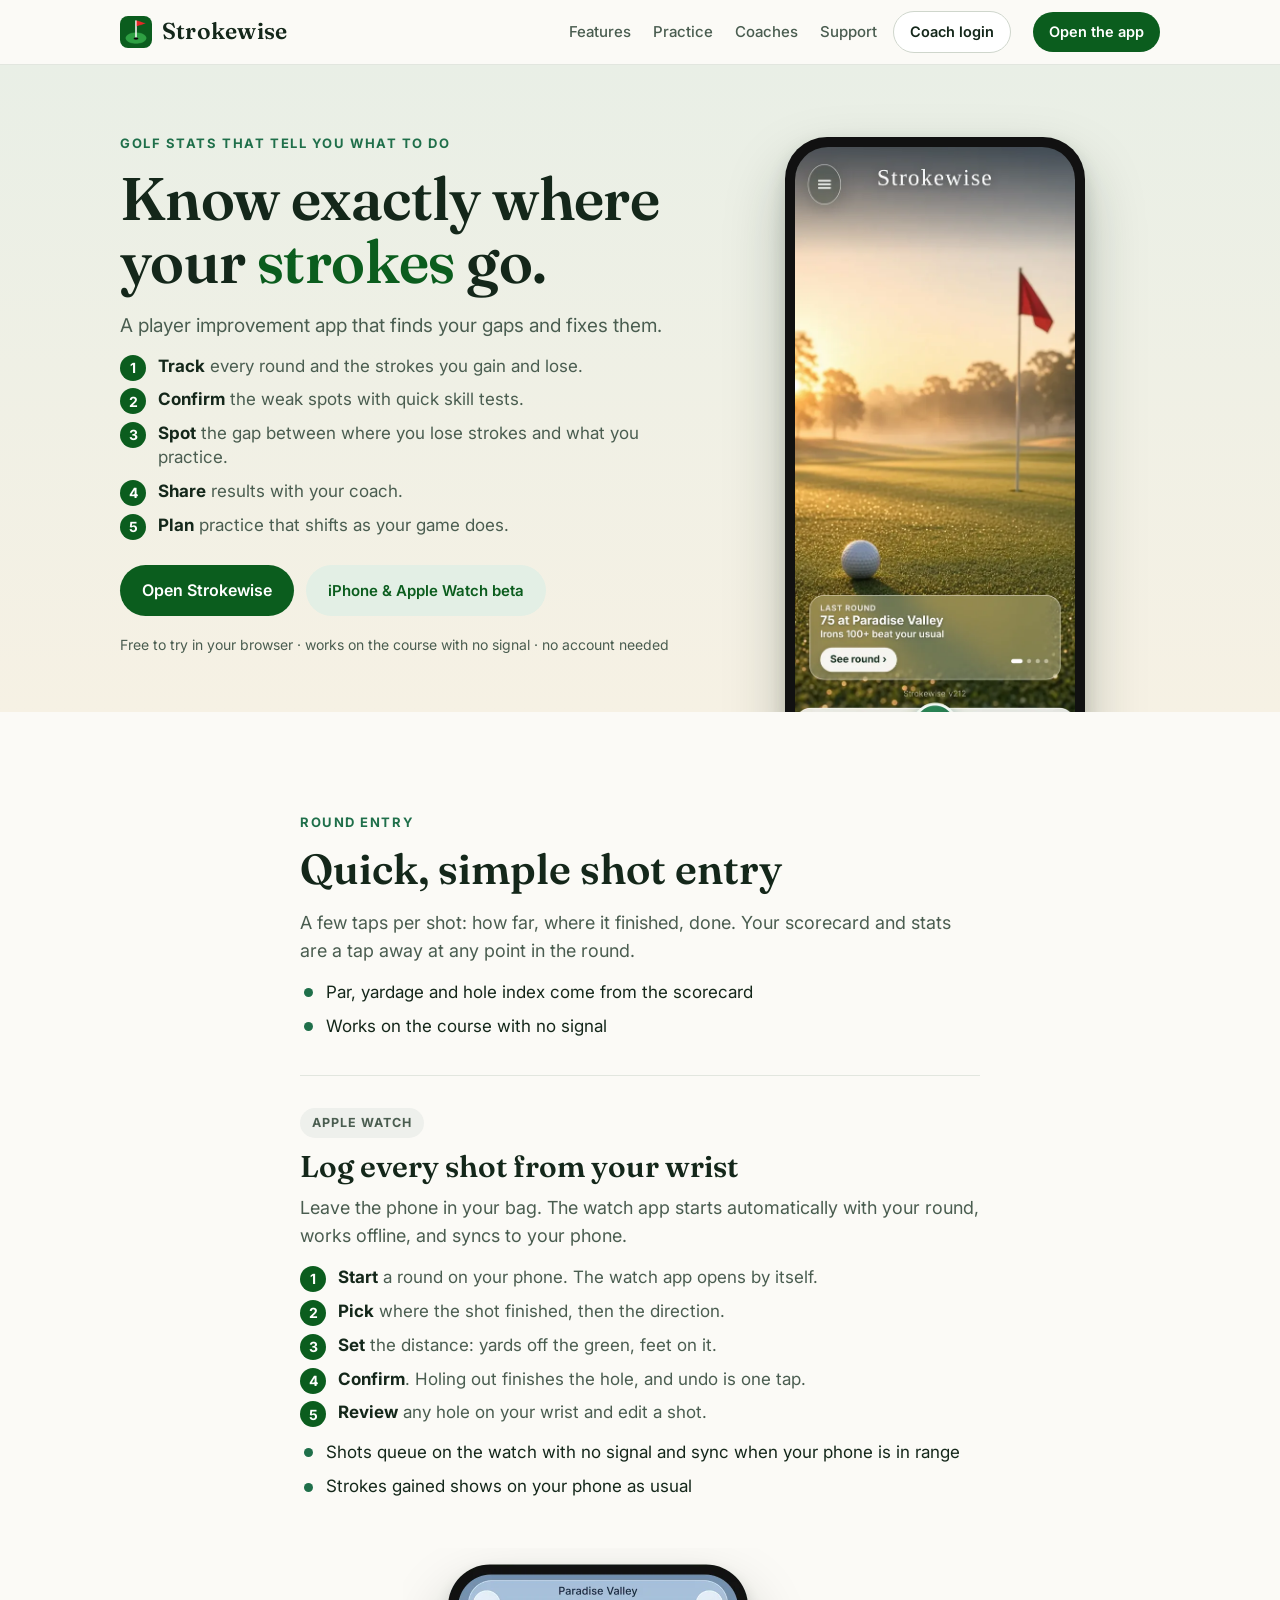
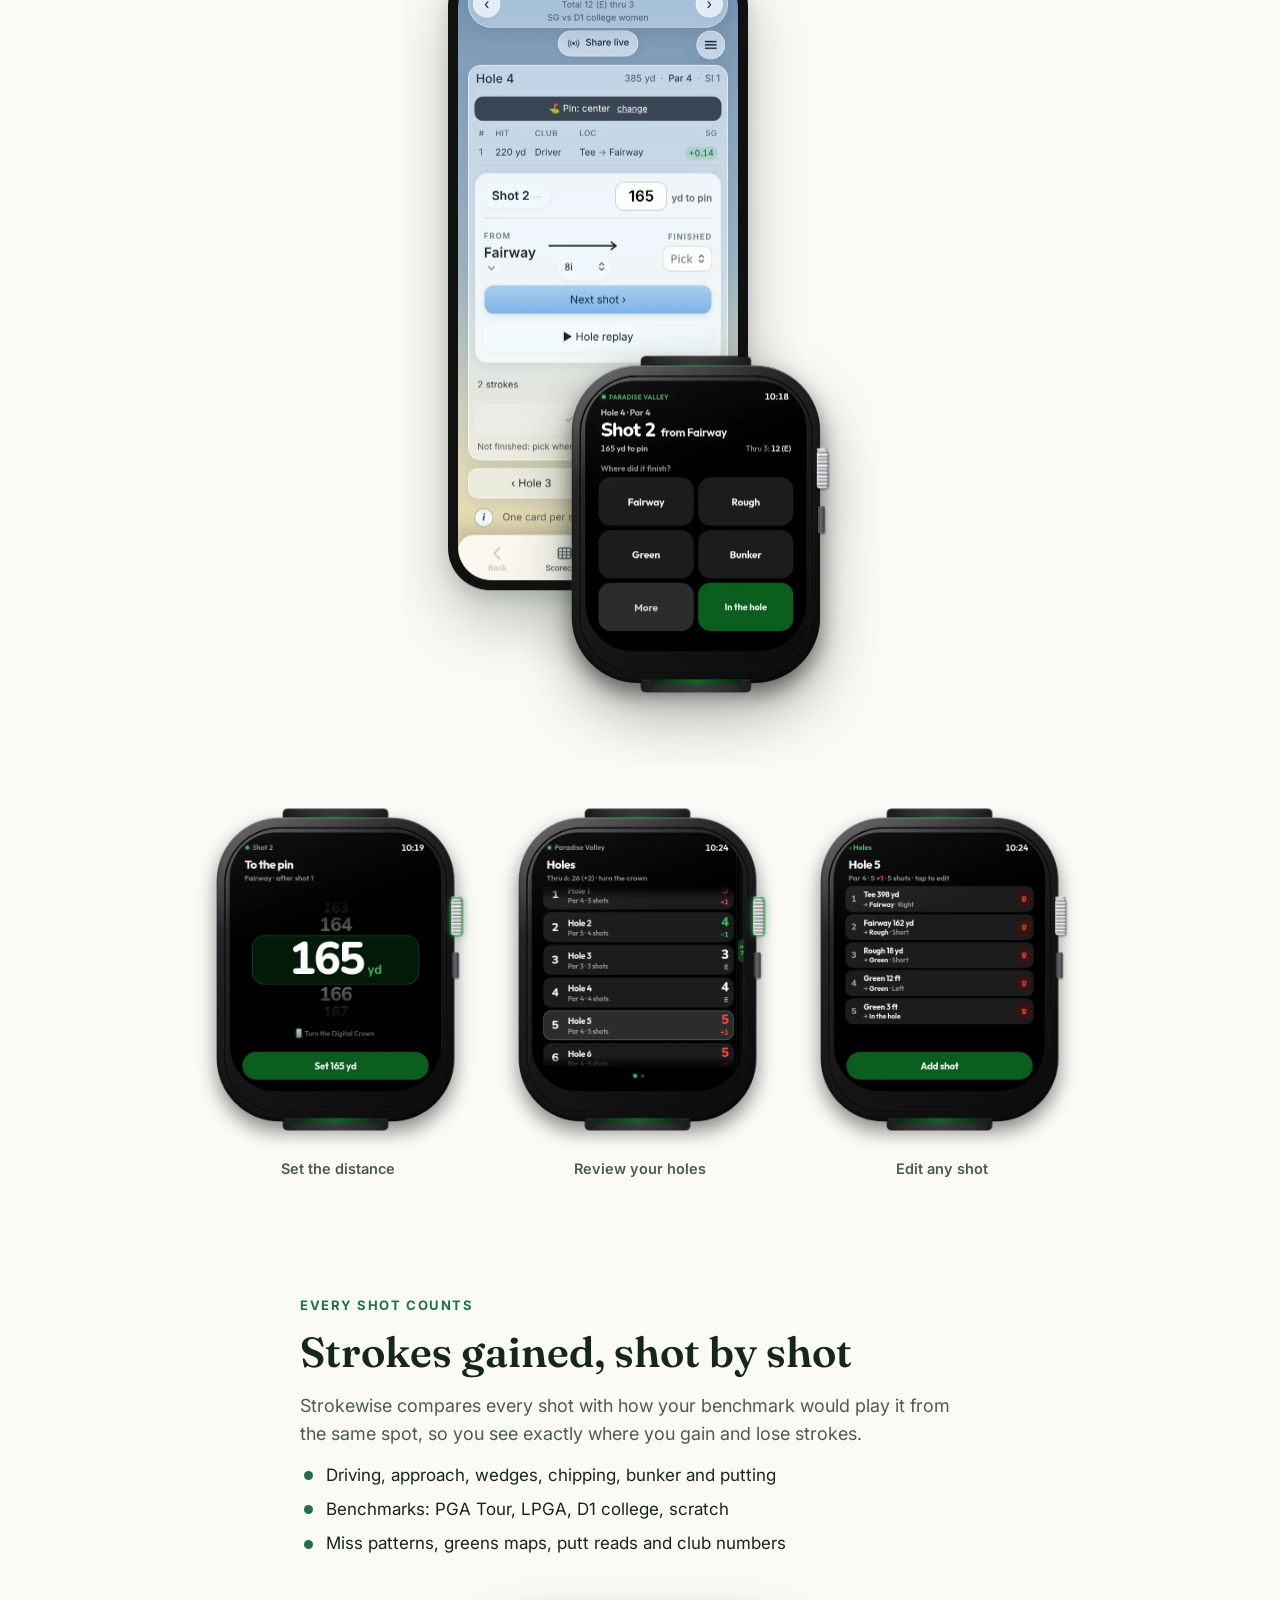
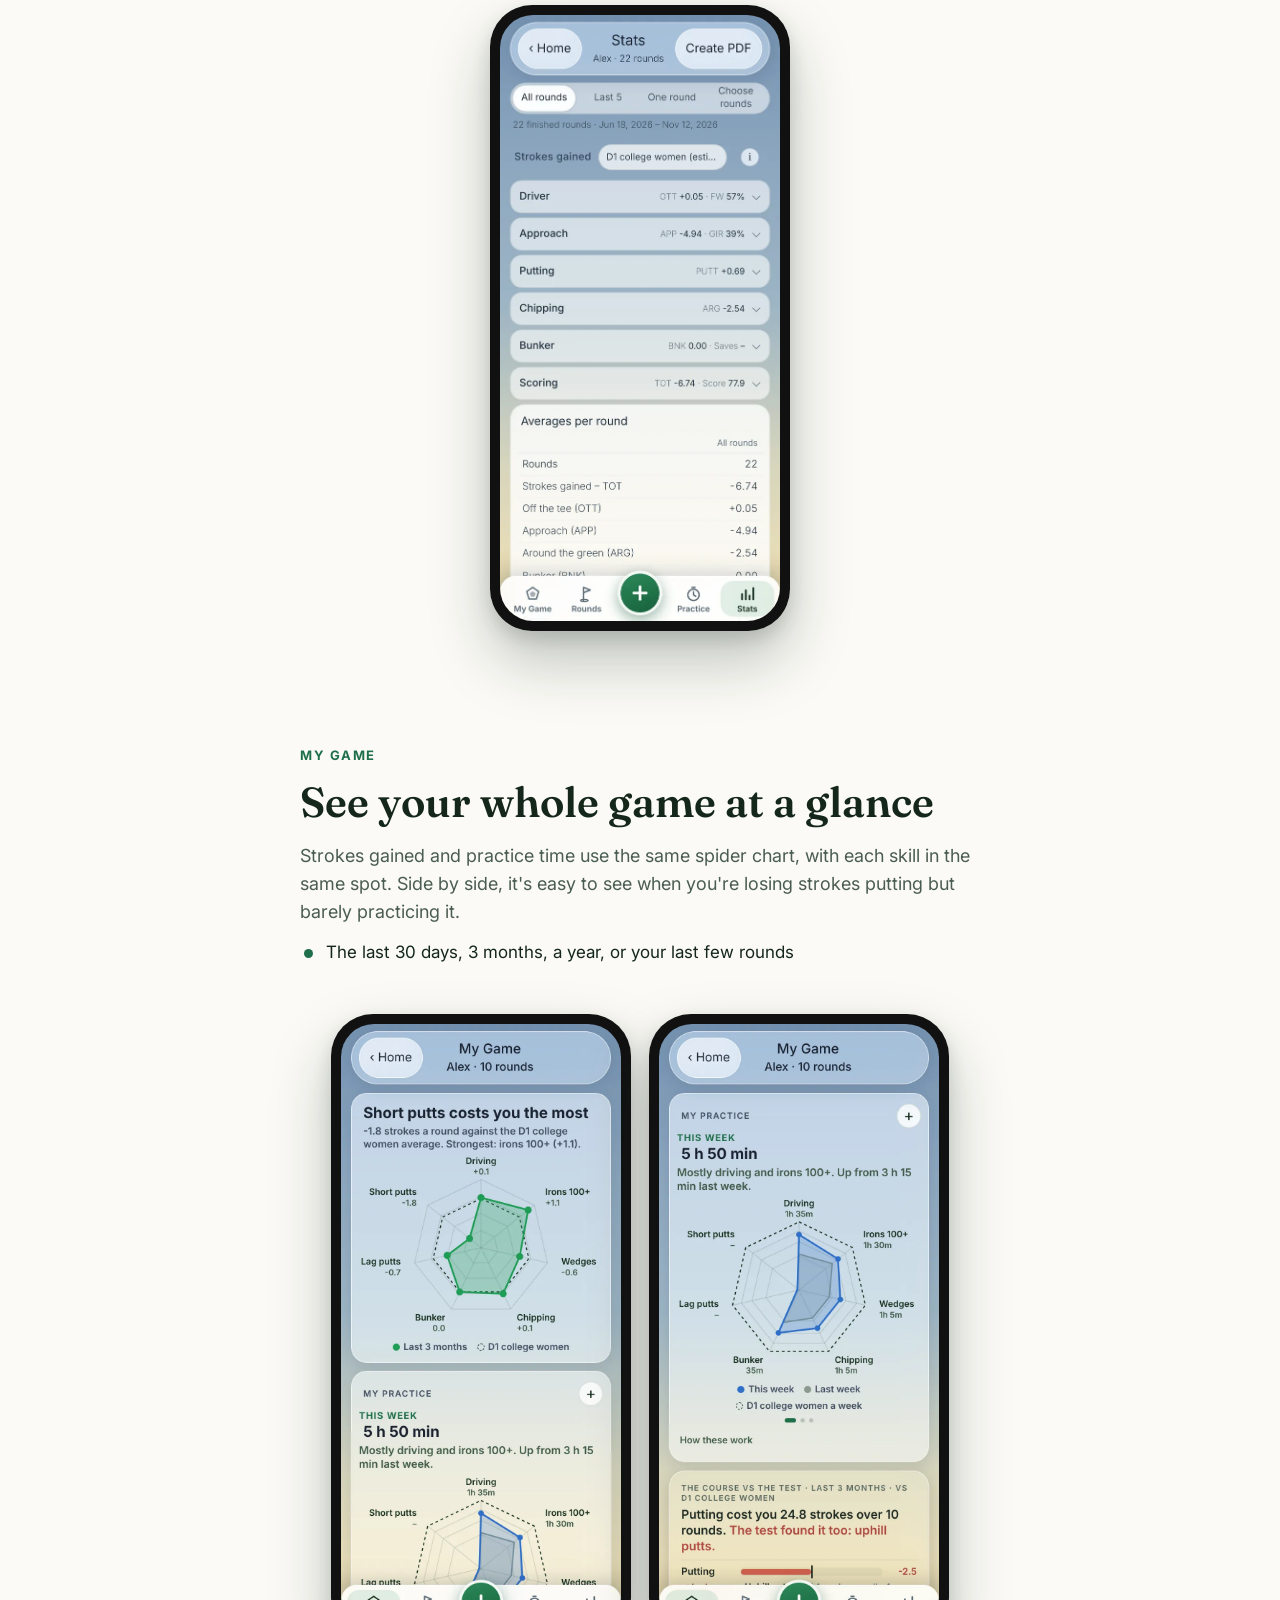
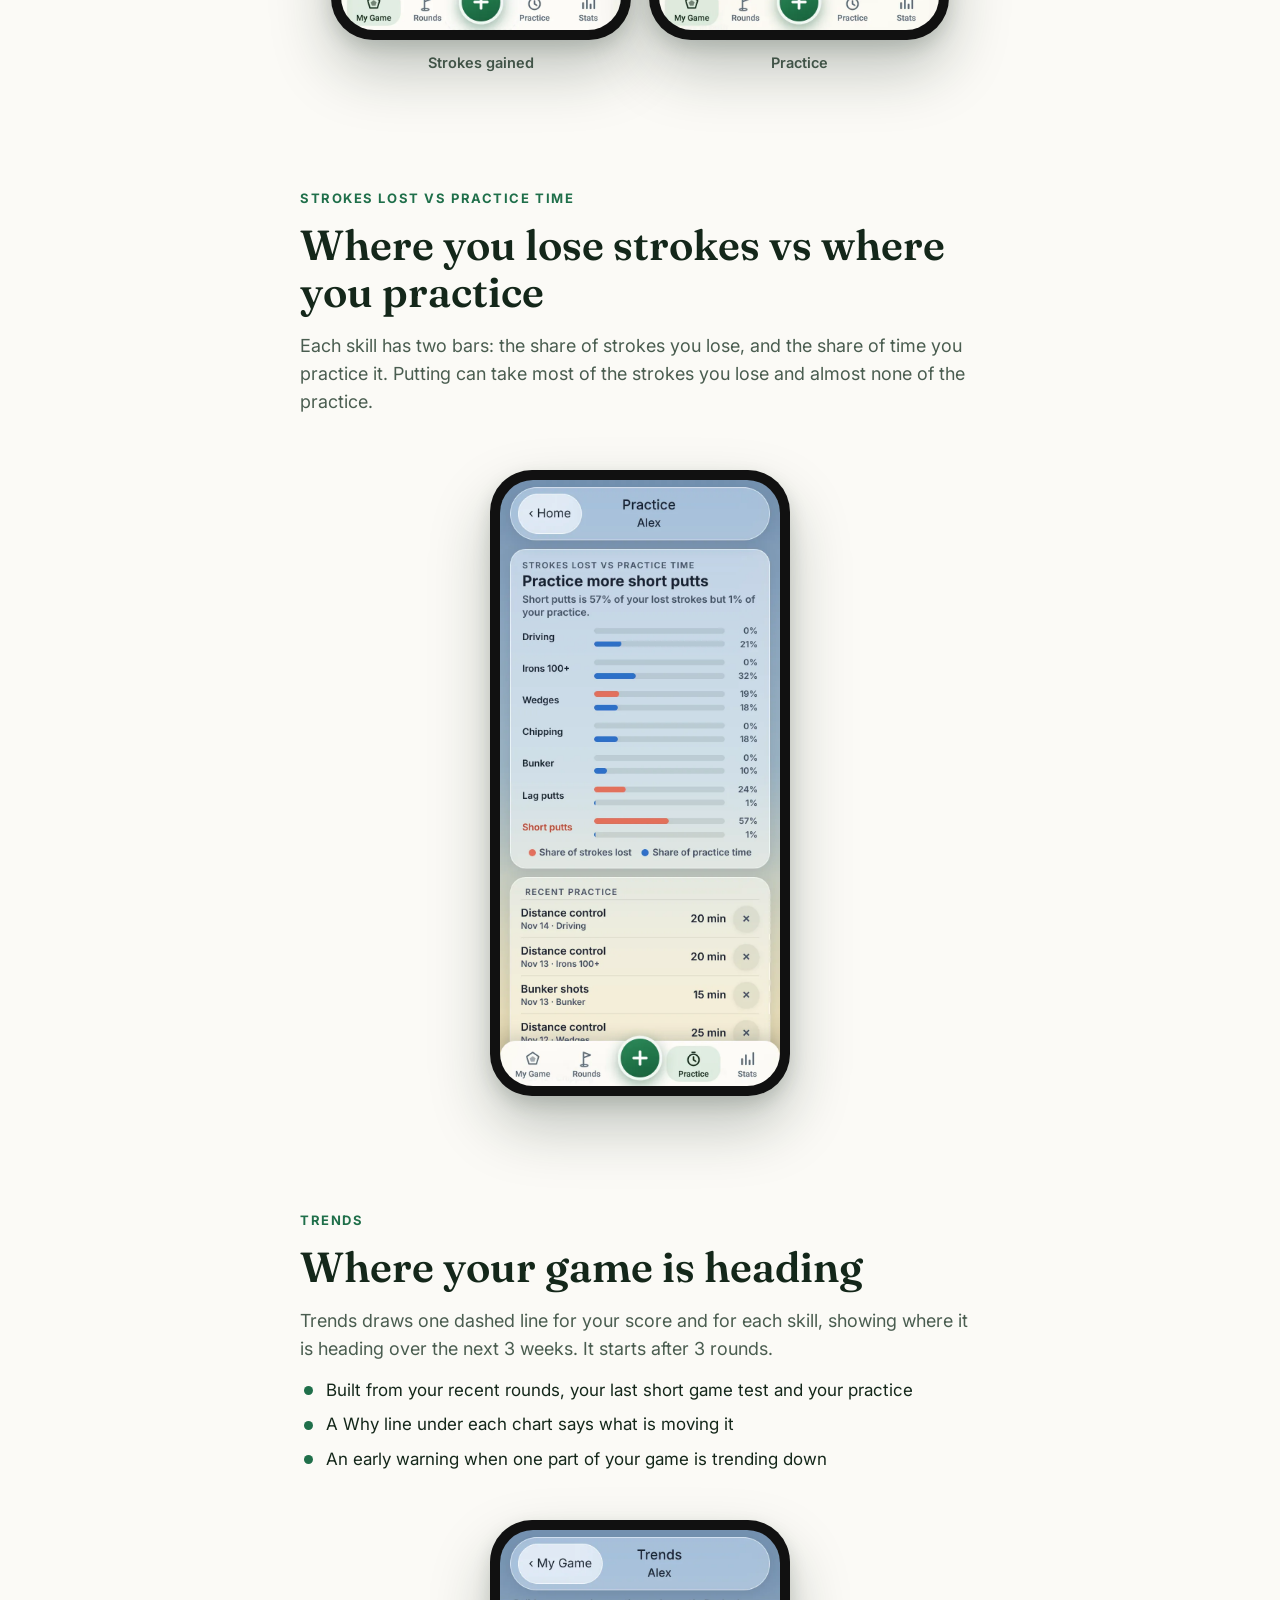
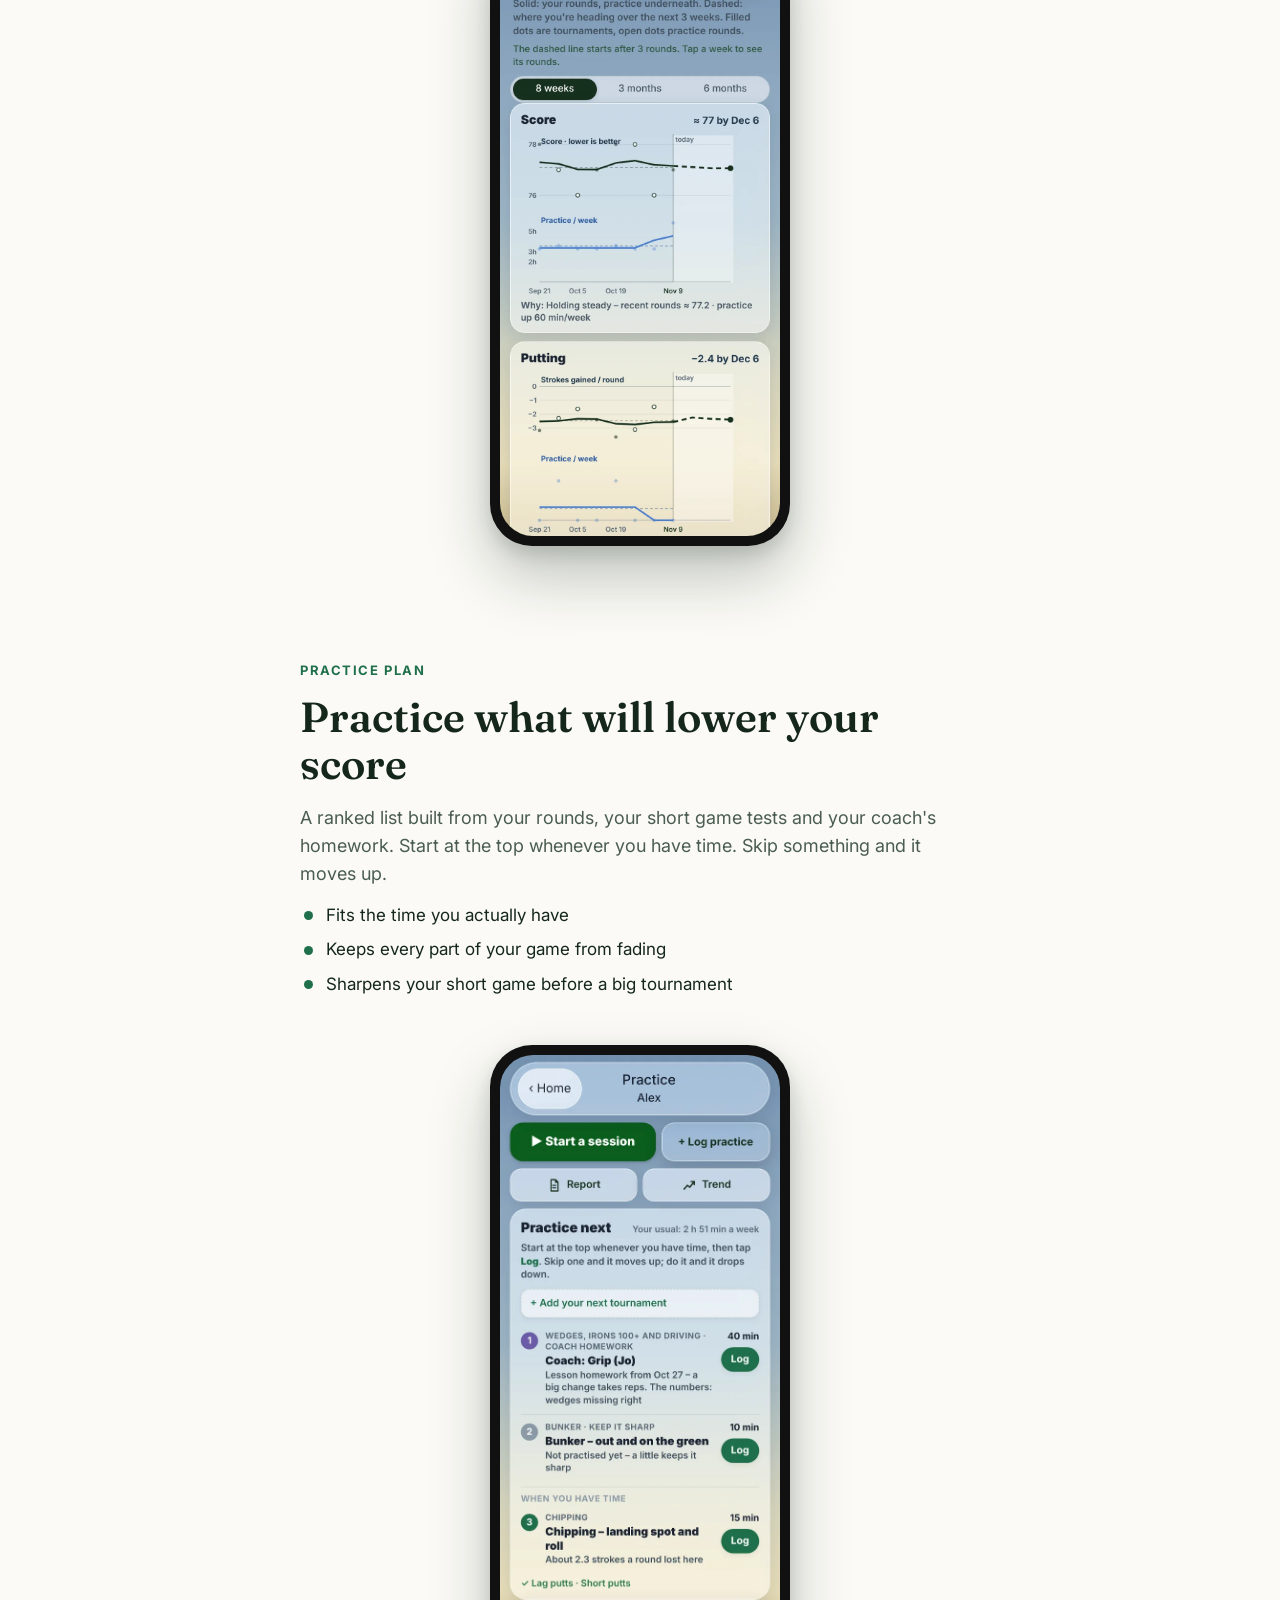
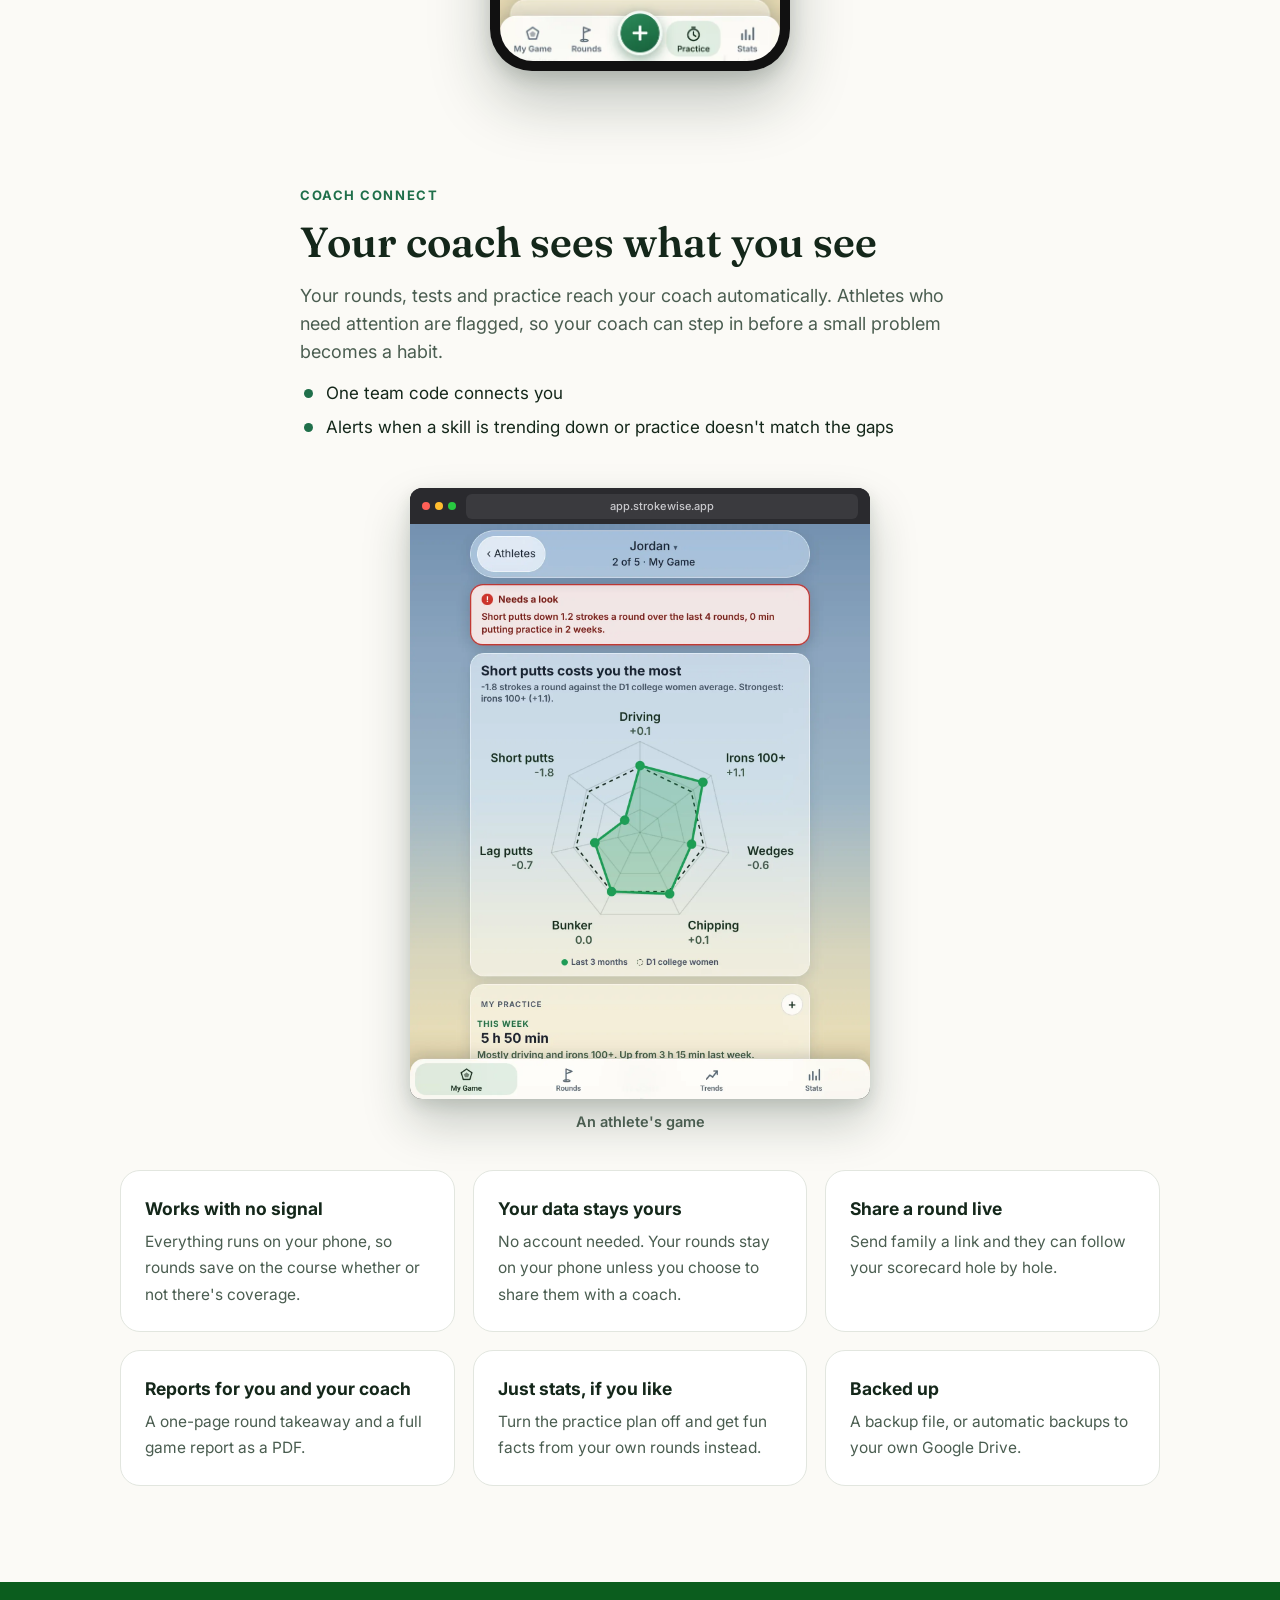
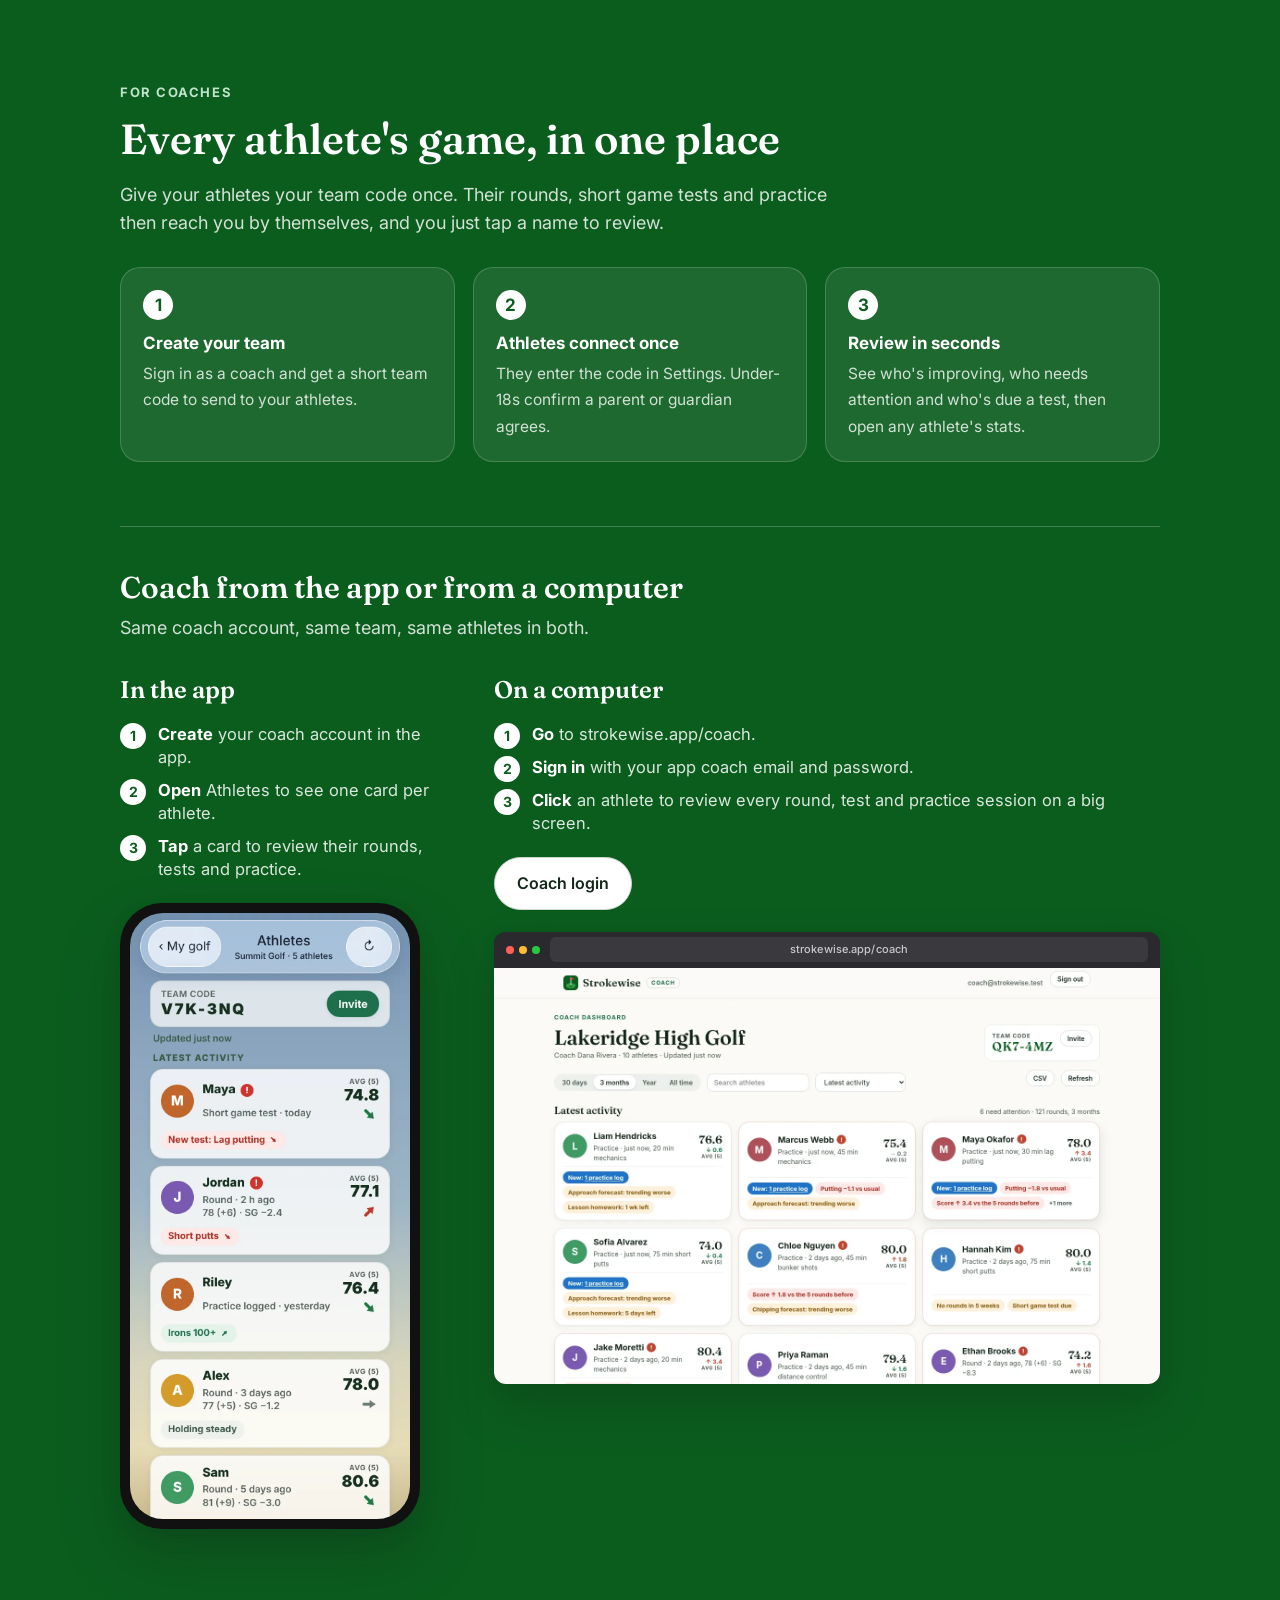
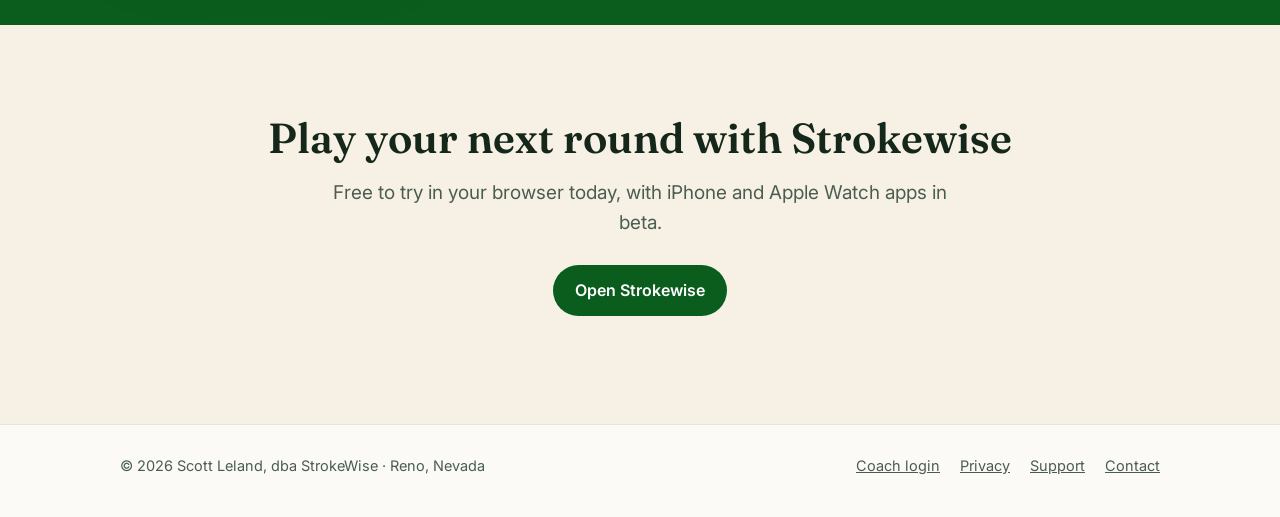
==== commit cd7213c8: "Trends v218: home copy and phone shot (one dashed line, 3 weeks out, Why line); coach site re-ported" ====
--- a/index.html
+++ b/index.html
@@ -243,10 +243,10 @@
     <div class="txt">
       <span class="eyebrow">Trends</span>
       <h2>Where your game is heading</h2>
-      <p>Trends learns how your practice turns into strokes and forecasts your next few weeks, with an honest range that narrows as you play more rounds.</p>
-      <ul><li>"Holding steady around 76", "Improving – about 74 by March"</li><li>An early warning when one part of your game is trending down</li></ul>
-    </div>
-    <div class="phone"><img src="img/trends.webp" alt="Trends: score forecast with a likely range"></div>
+      <p>Trends draws one dashed line for your score and for each skill, showing where it is heading over the next 3 weeks. It starts after 3 rounds.</p>
+      <ul><li>Built from your recent rounds, your last short game test and your practice</li><li>A Why line under each chart says what is moving it</li><li>An early warning when one part of your game is trending down</li></ul>
+    </div>
+    <div class="phone"><img src="img/trends.webp" alt="Trends: your score by week, with a dashed line for the next 3 weeks and a Why line under the chart"></div>
   </div>
   <div class="feat stack" id="practice">
     <div class="txt">
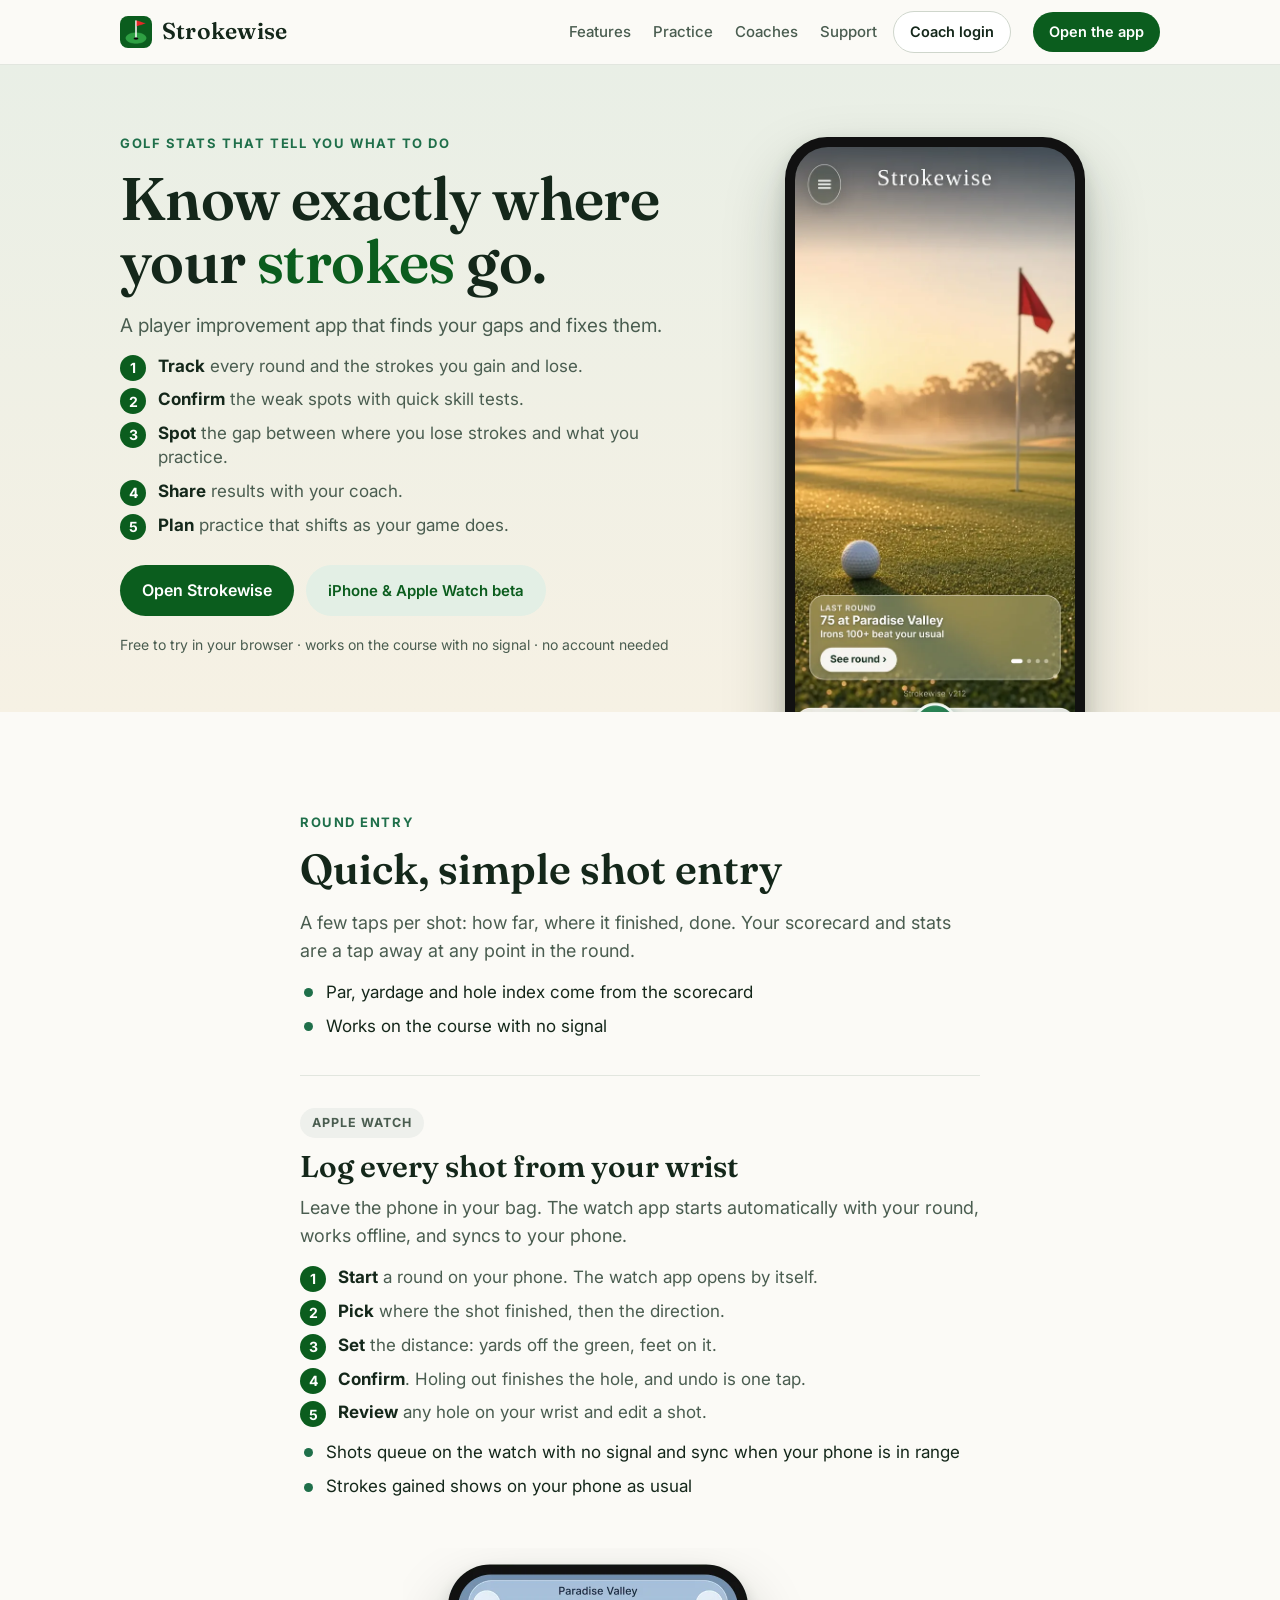
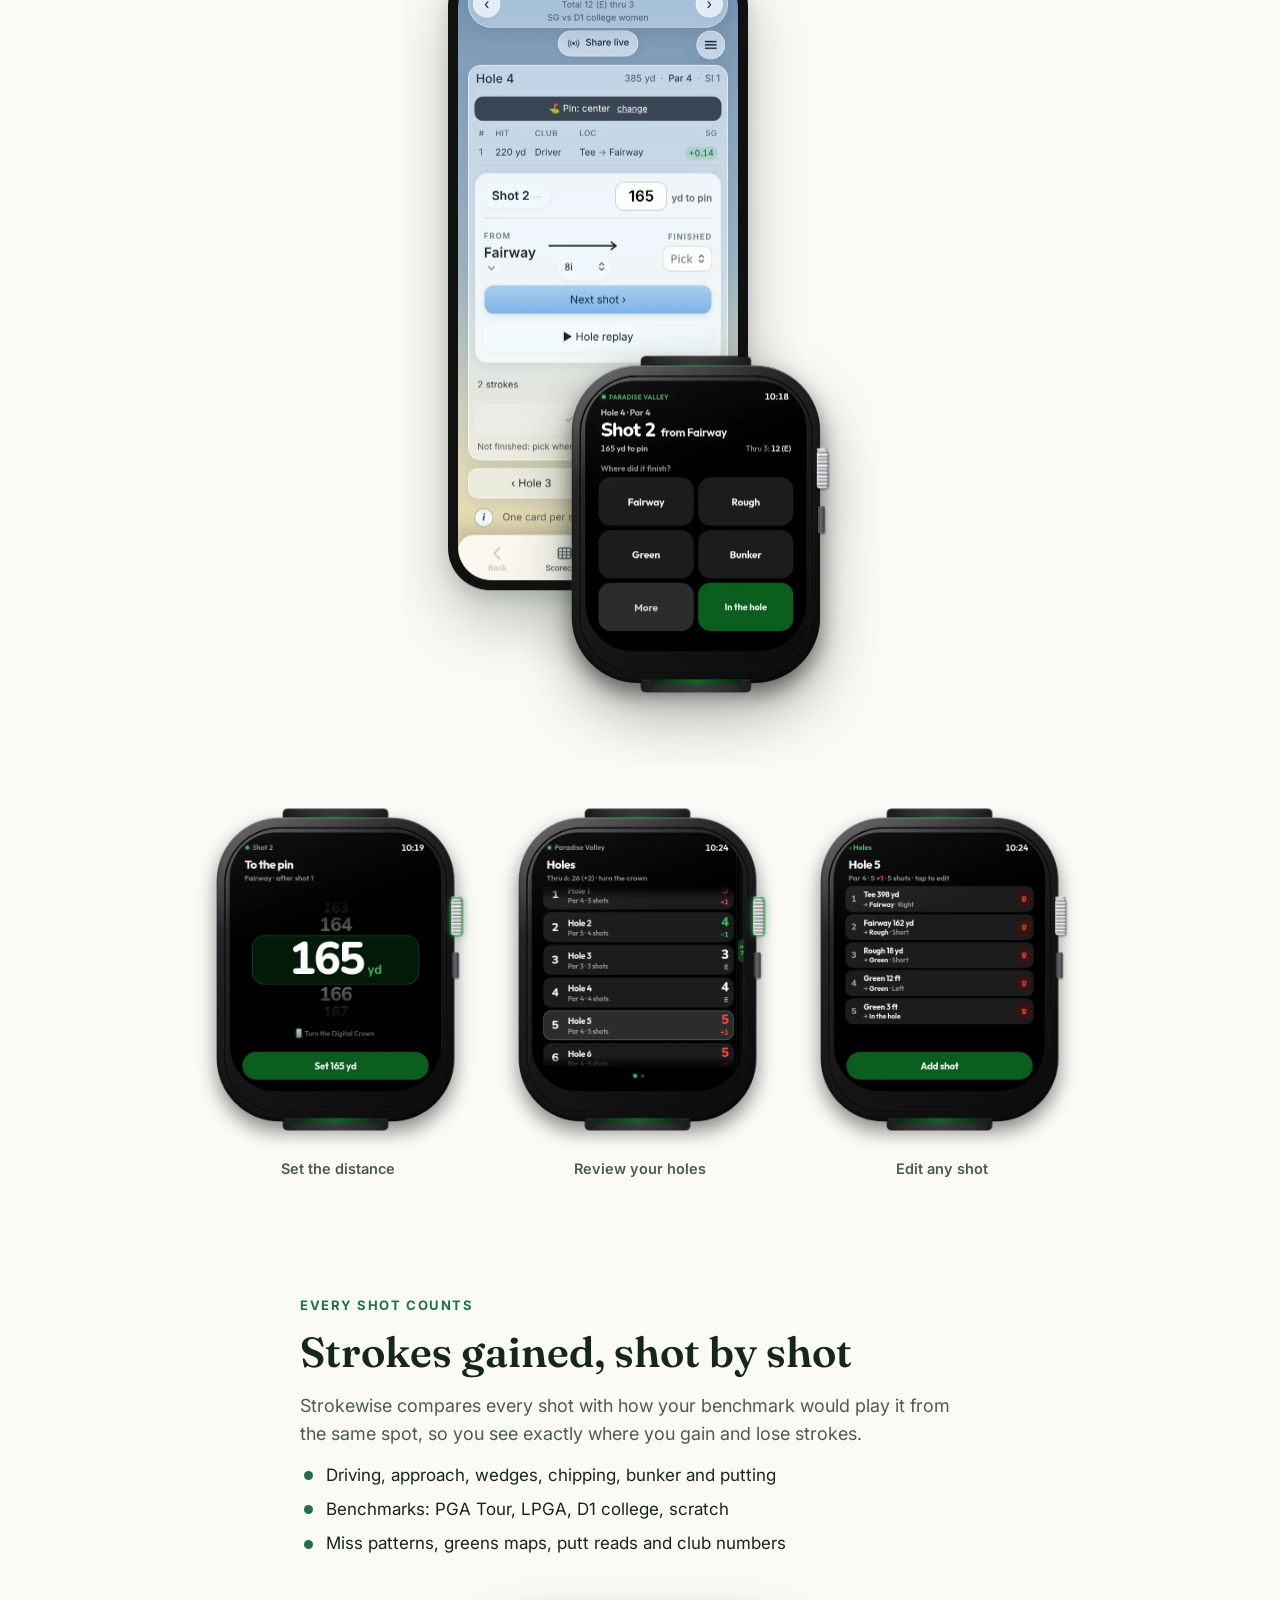
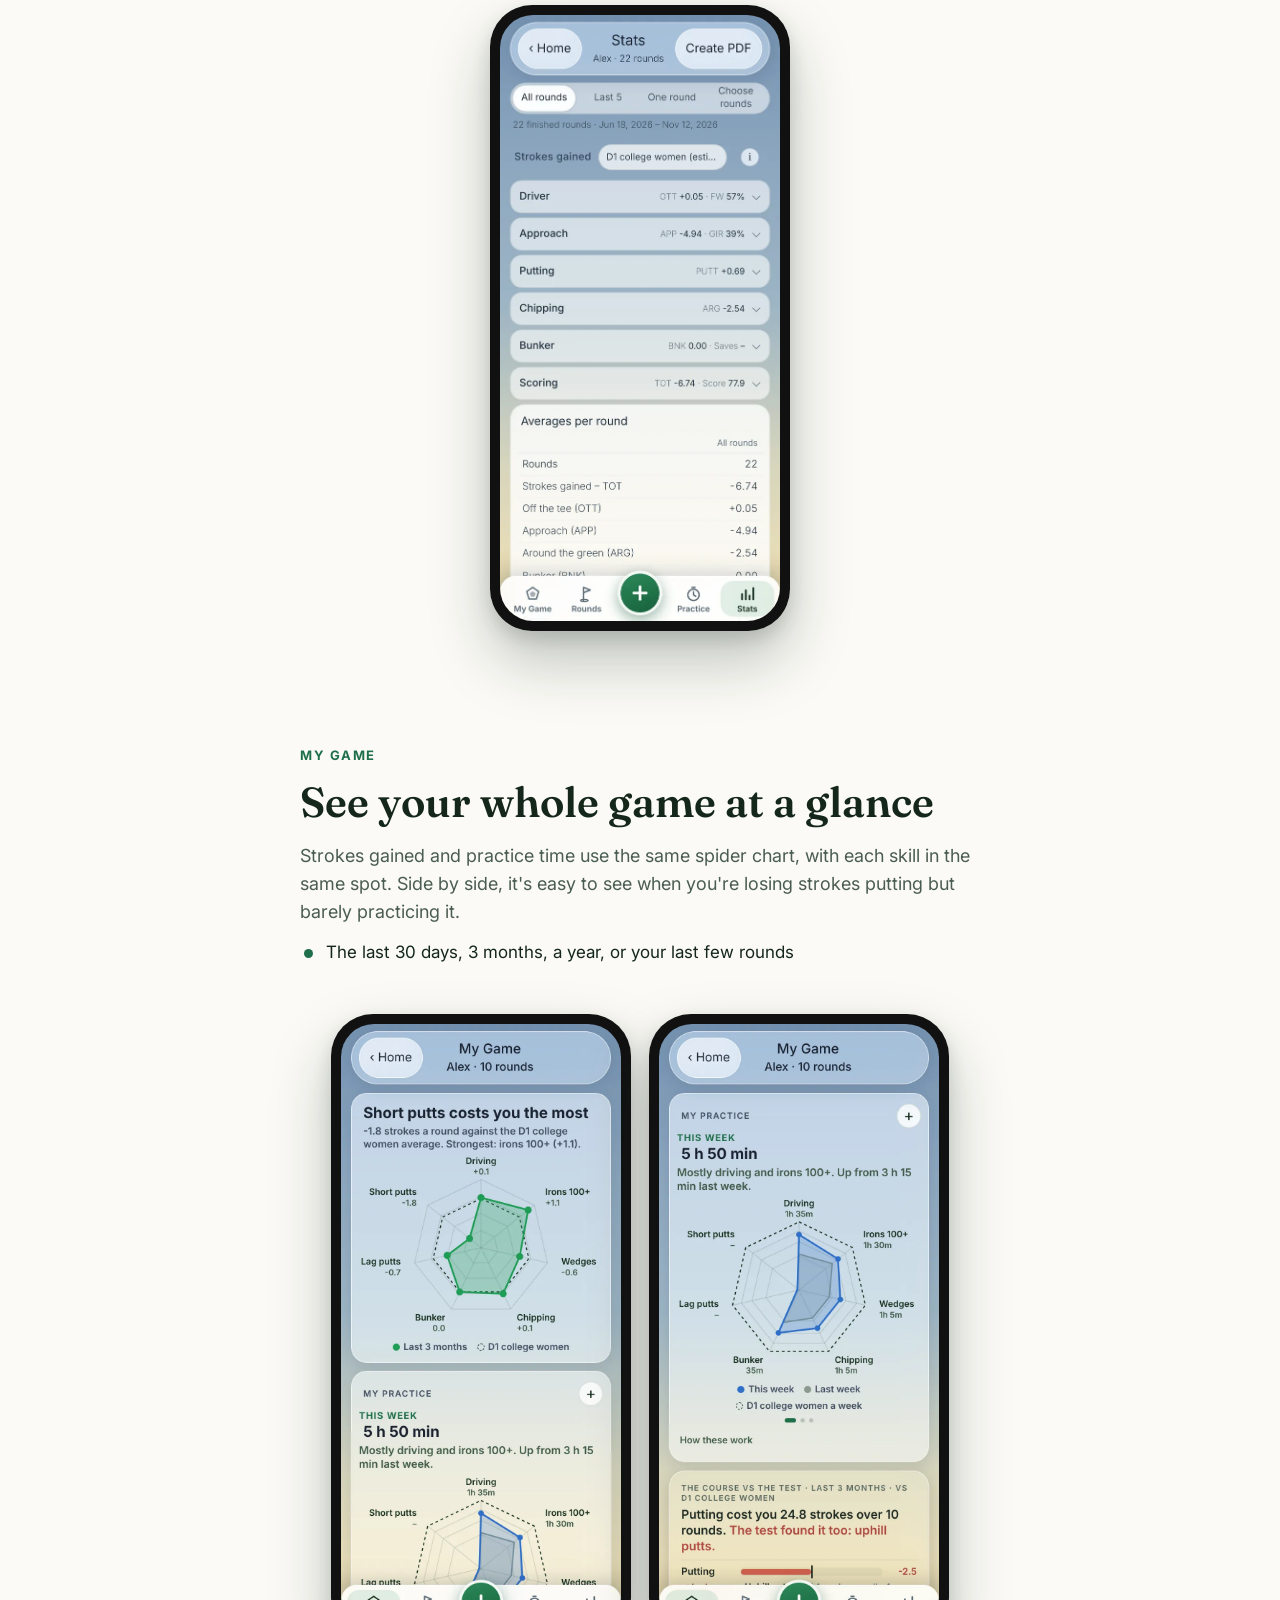
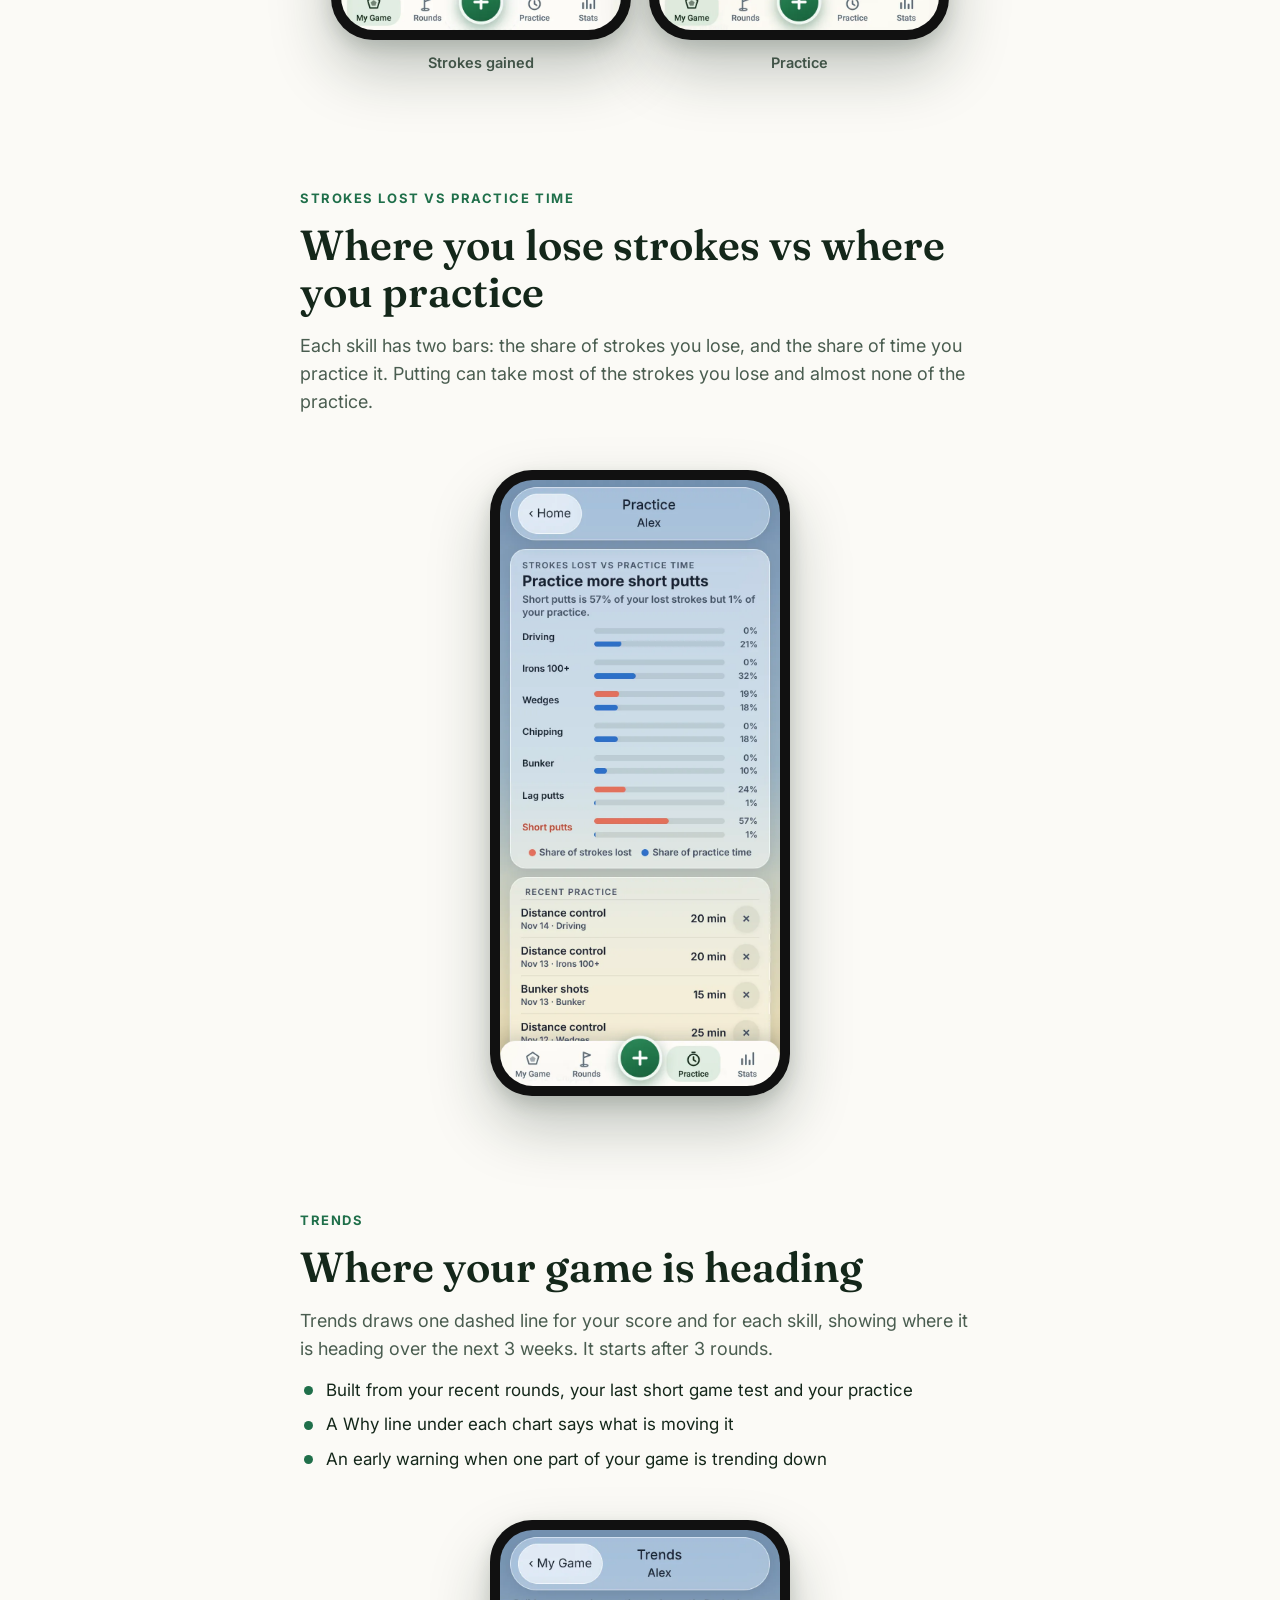
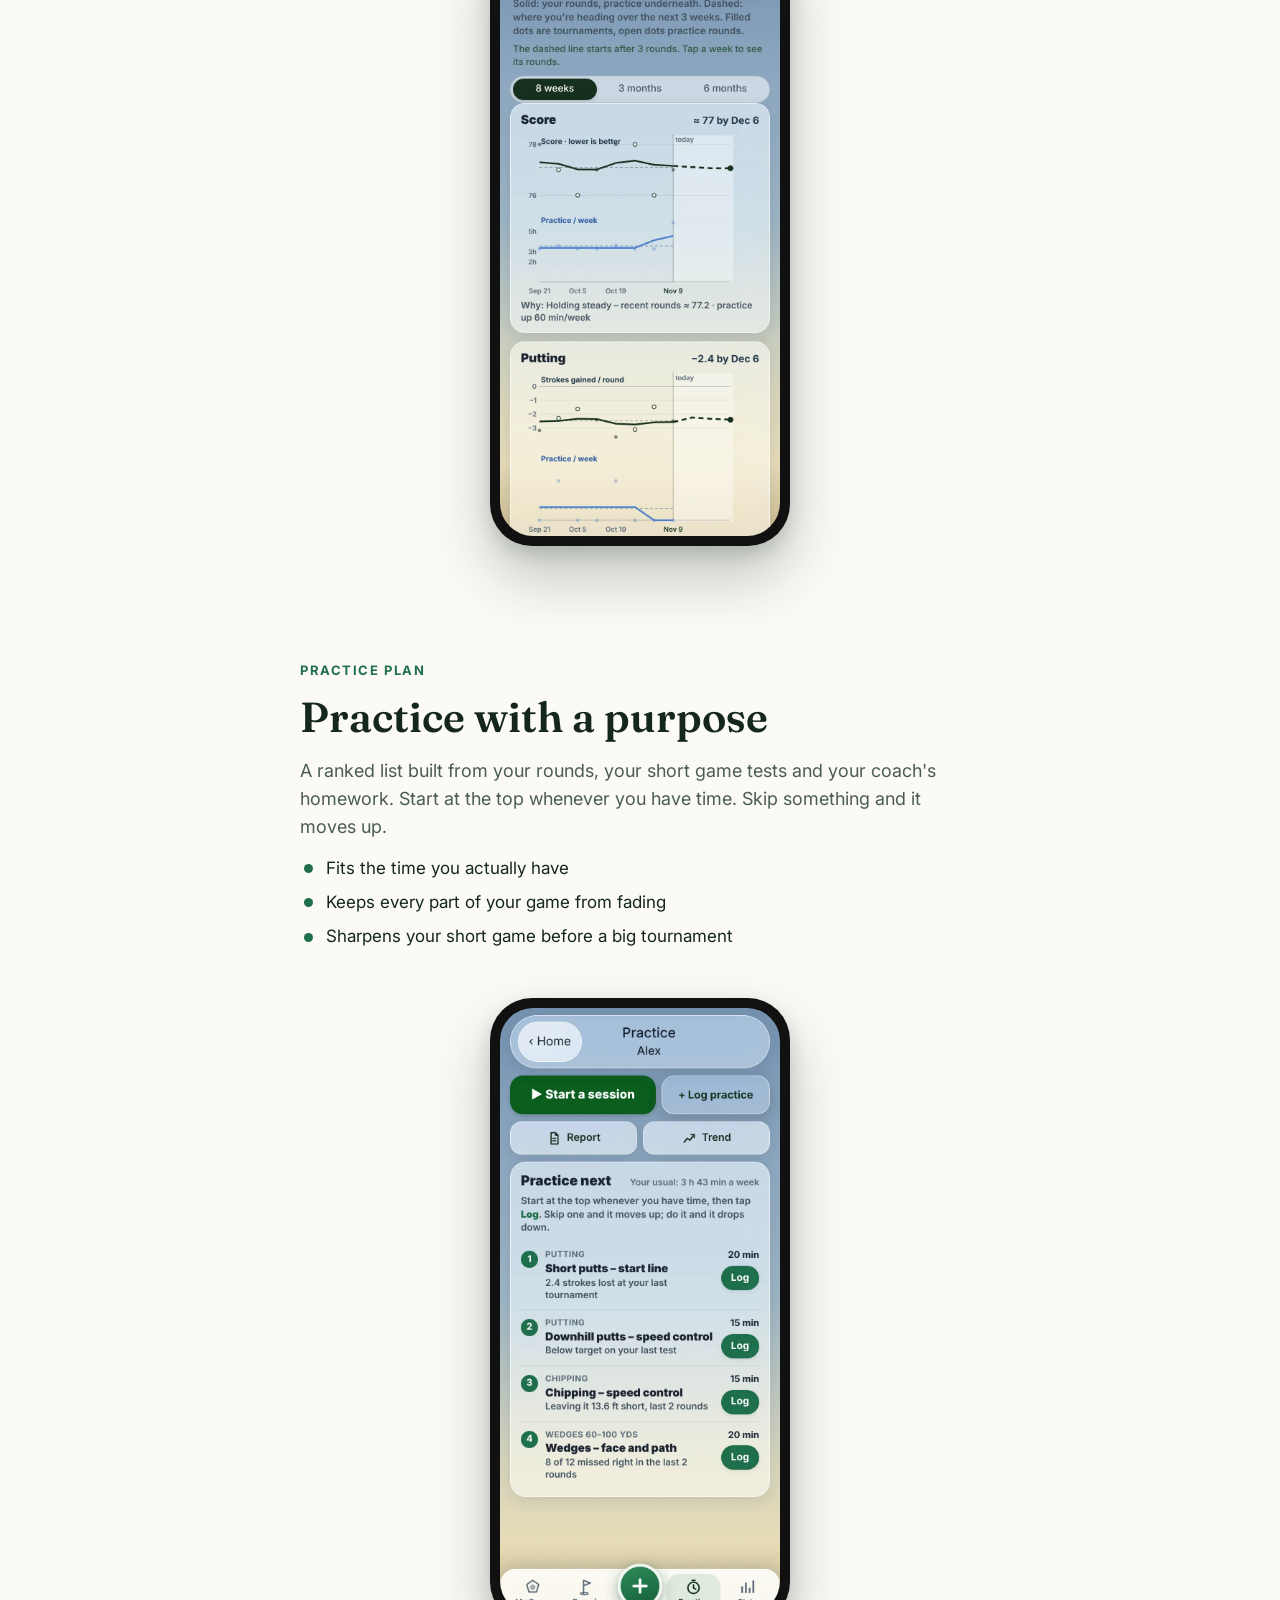
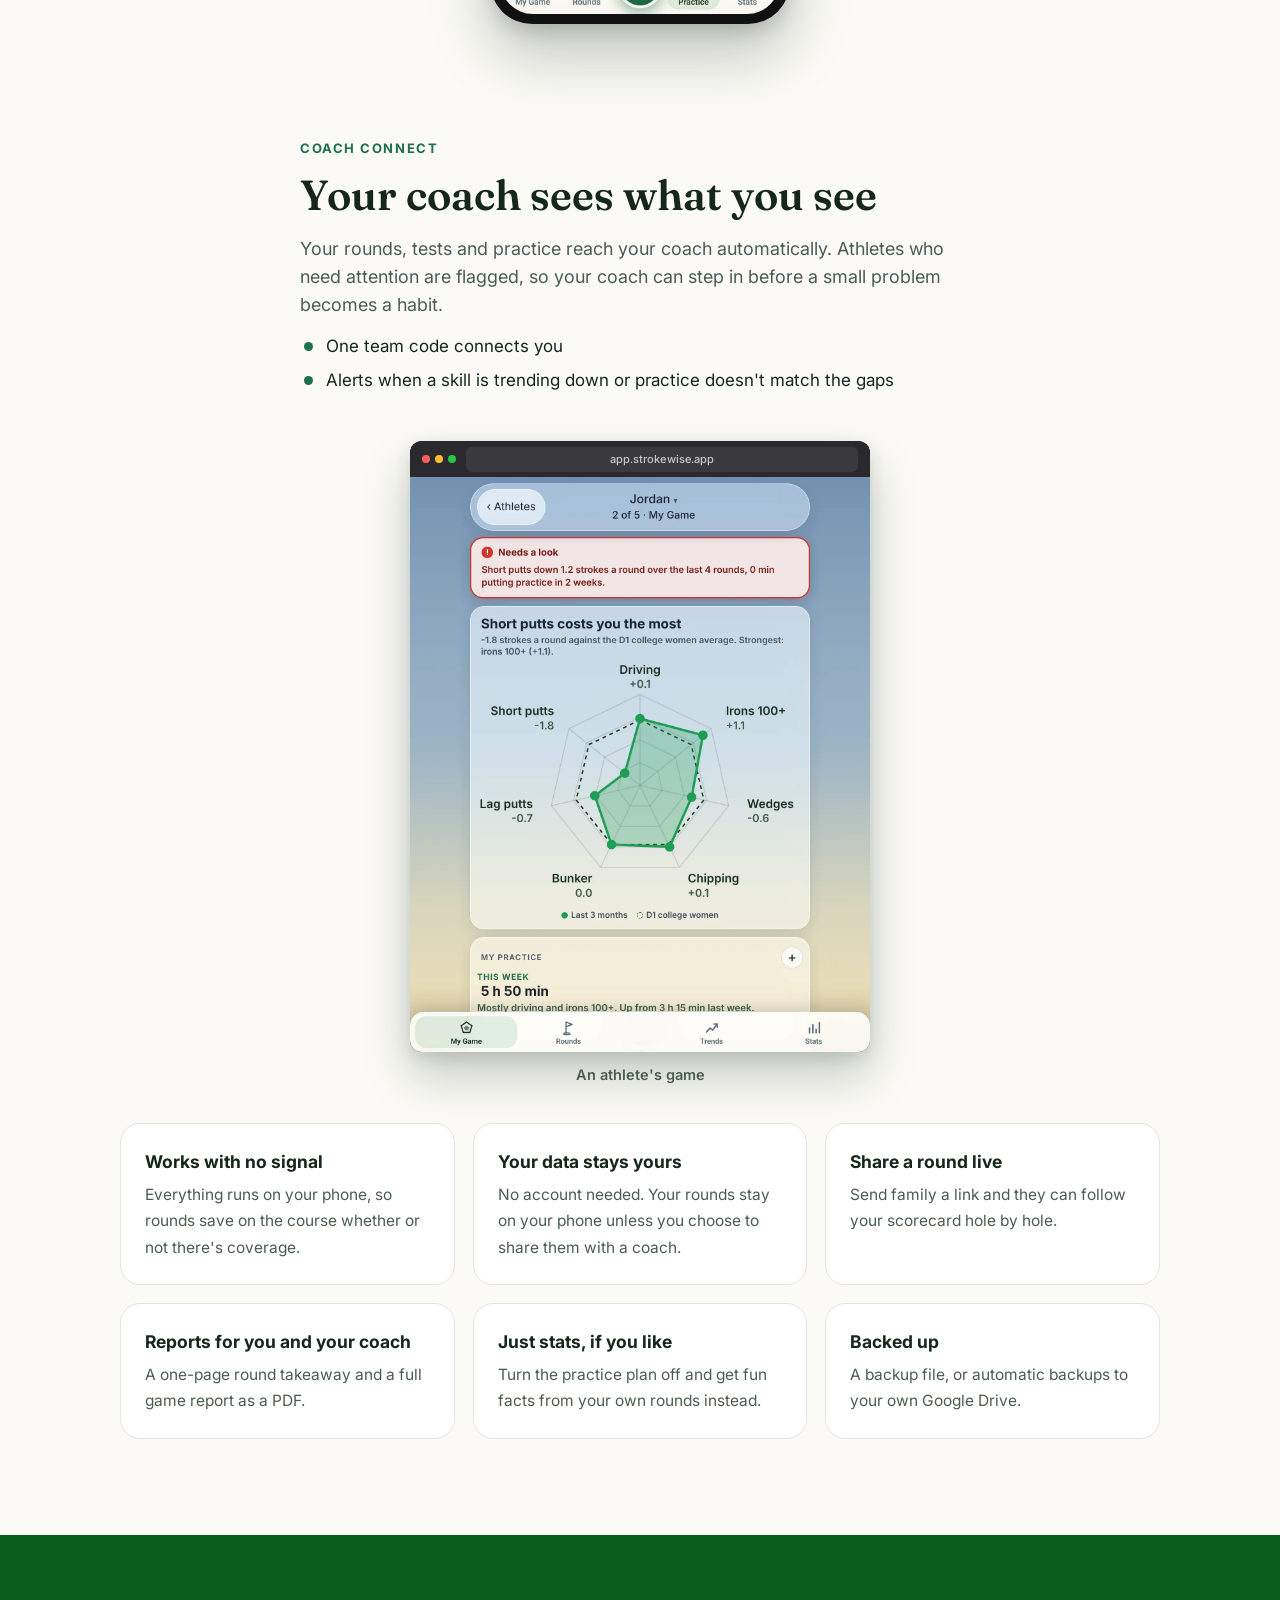
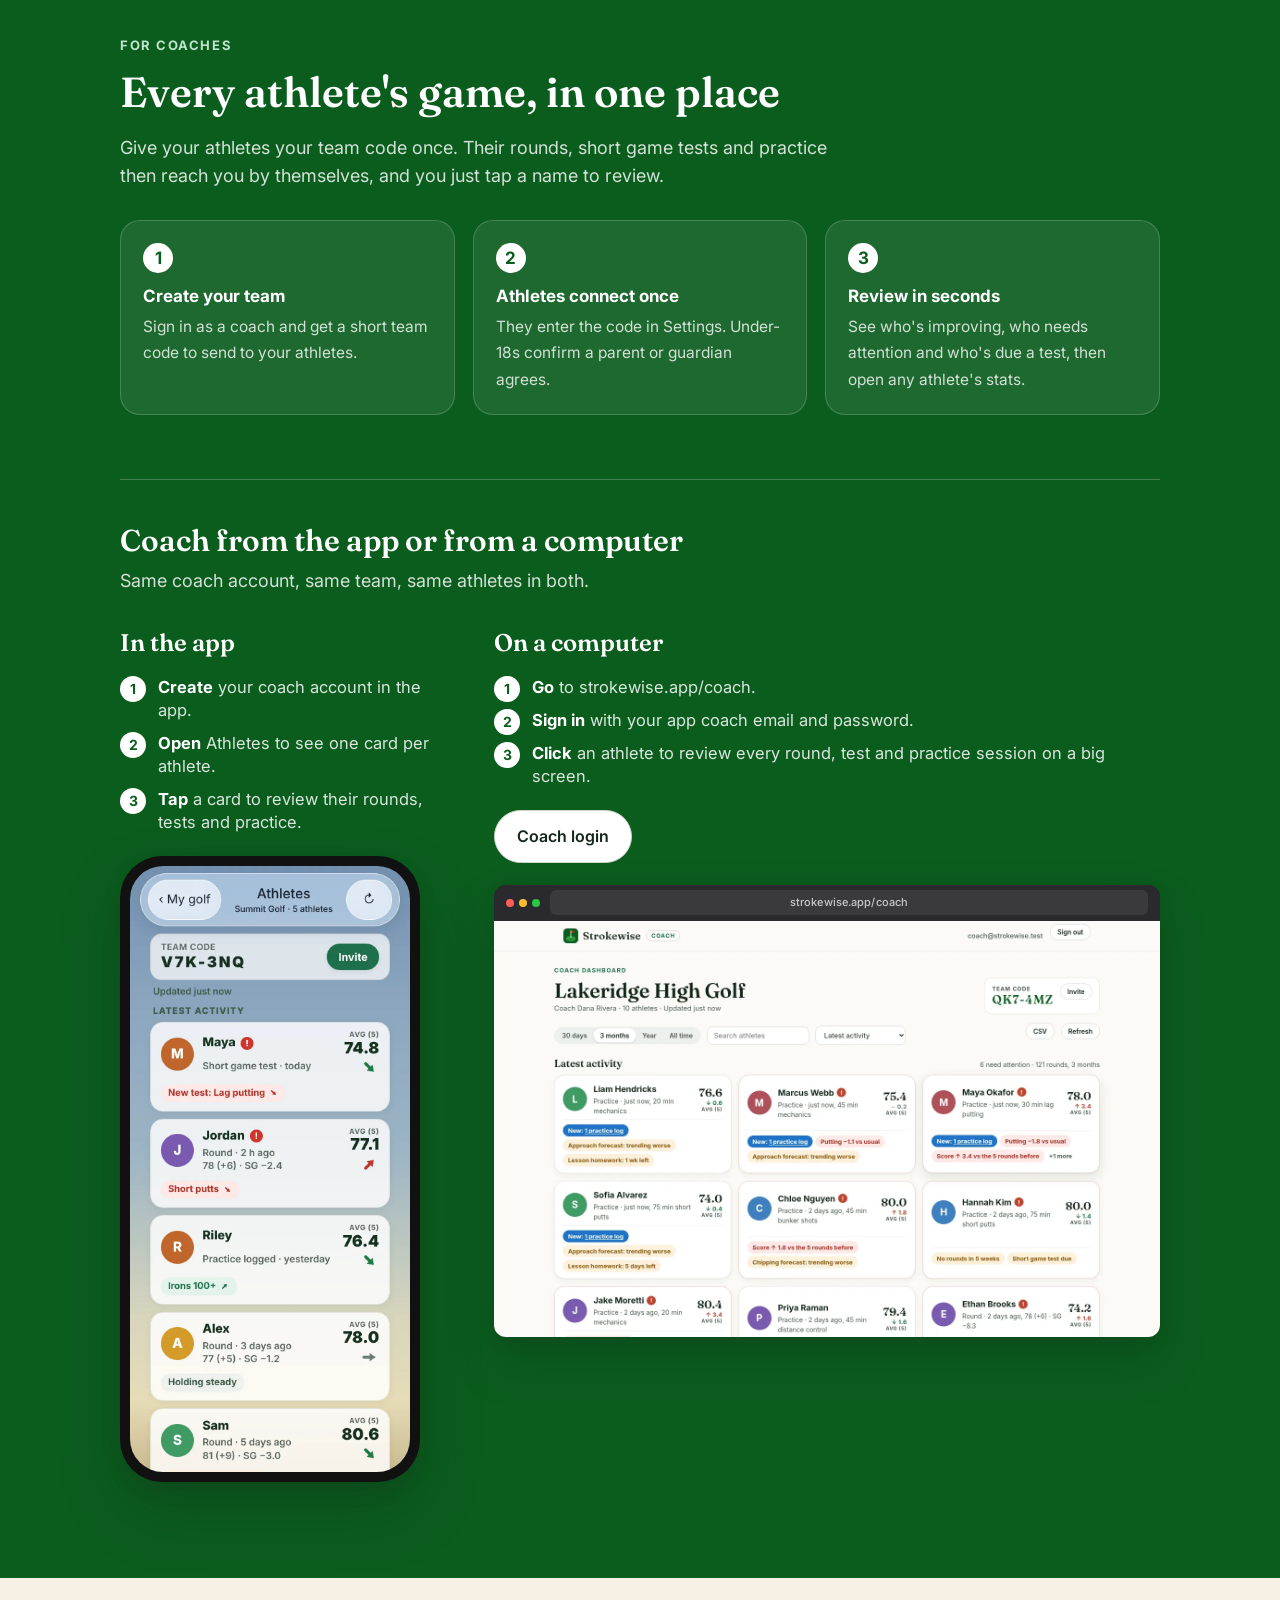
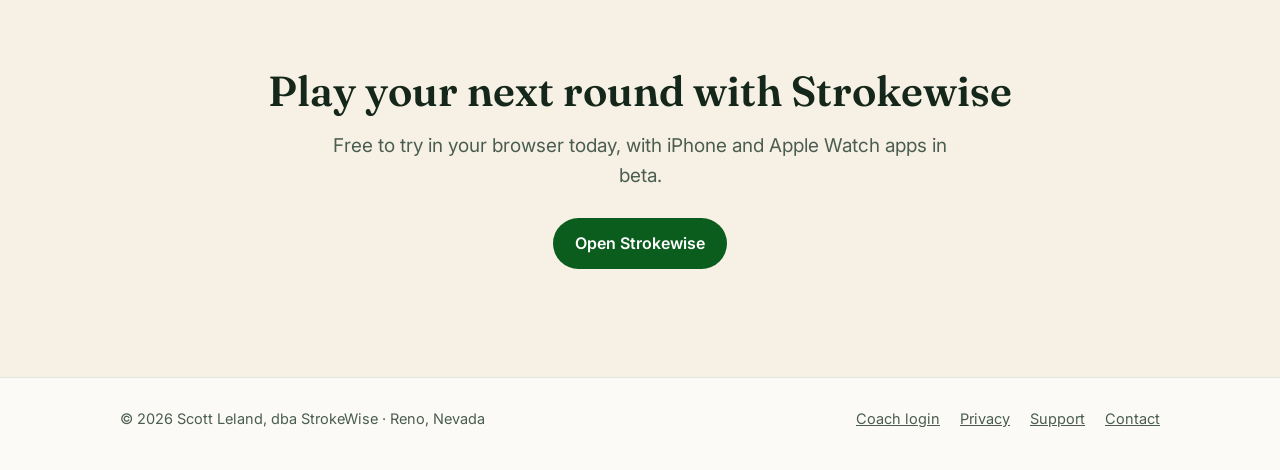
==== commit b6668826: "Practice section: heading 'Practice with a purpose' and generic practice list shot" ====
--- a/index.html
+++ b/index.html
@@ -251,11 +251,11 @@
   <div class="feat stack" id="practice">
     <div class="txt">
       <span class="eyebrow">Practice plan</span>
-      <h2>Practice what will lower your score</h2>
+      <h2>Practice with a purpose</h2>
       <p>A ranked list built from your rounds, your short game tests and your coach's homework. Start at the top whenever you have time. Skip something and it moves up.</p>
       <ul><li>Fits the time you actually have</li><li>Keeps every part of your game from fading</li><li>Sharpens your short game before a big tournament</li></ul>
     </div>
-    <div class="phone"><img src="img/practice.webp" alt="Practice next: a ranked practice list"></div>
+    <div class="phone"><img src="img/practice.webp" alt="Practice next: short putts start line, downhill speed control, chipping speed control, and wedges face and path"></div>
   </div>
   <div class="feat stack" id="coach">
     <div class="txt">
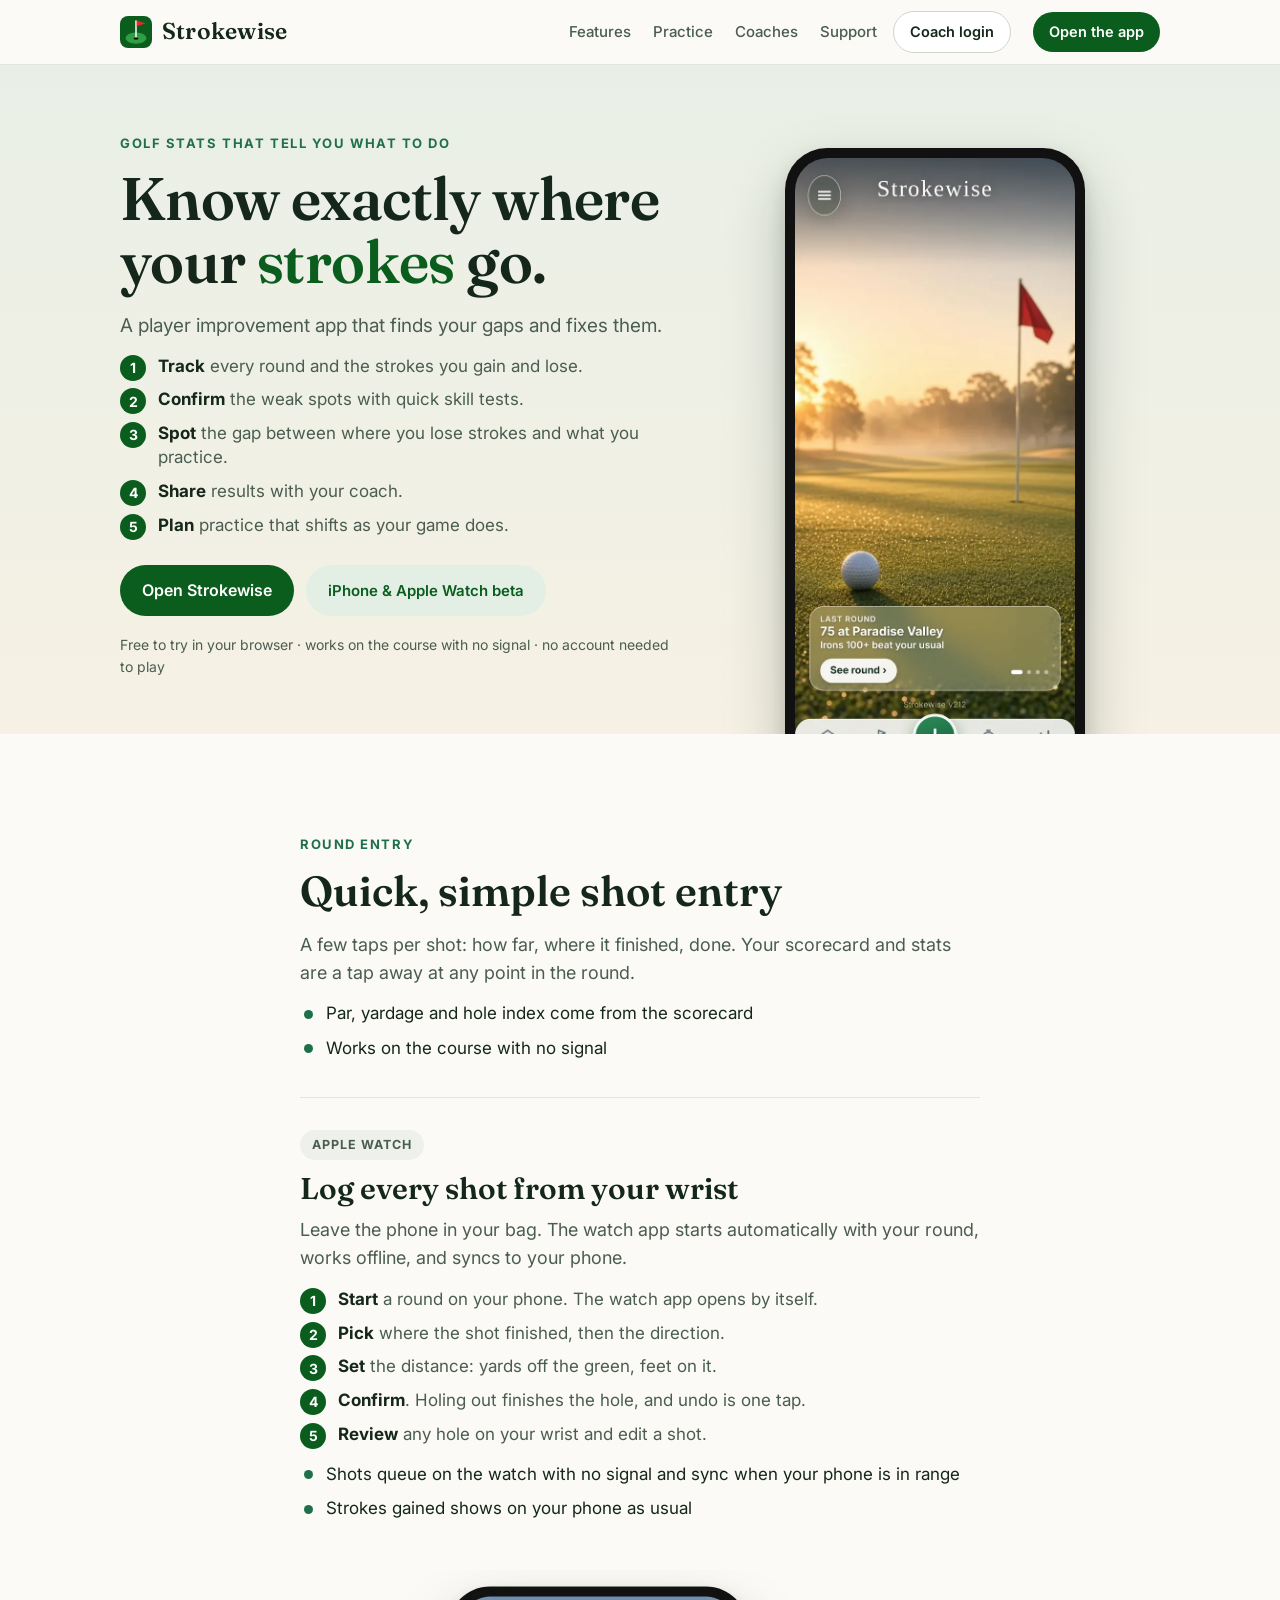
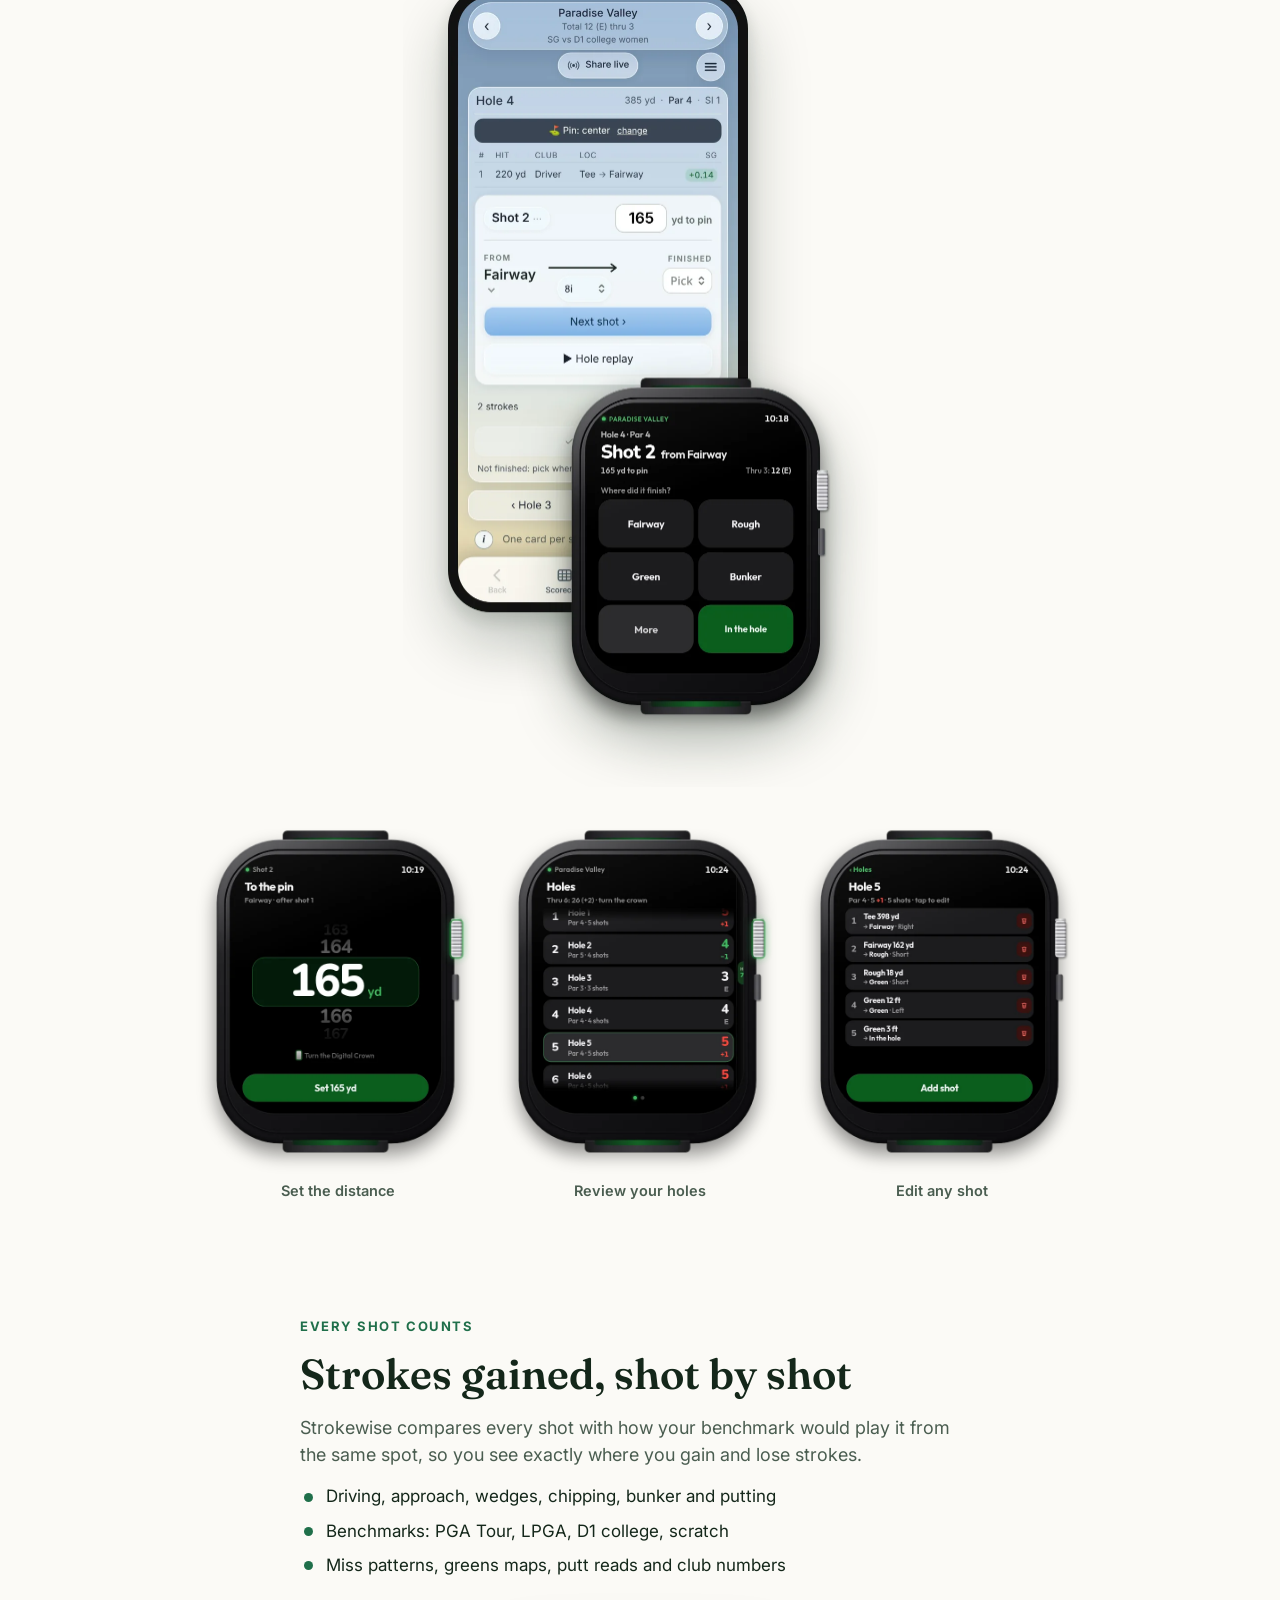
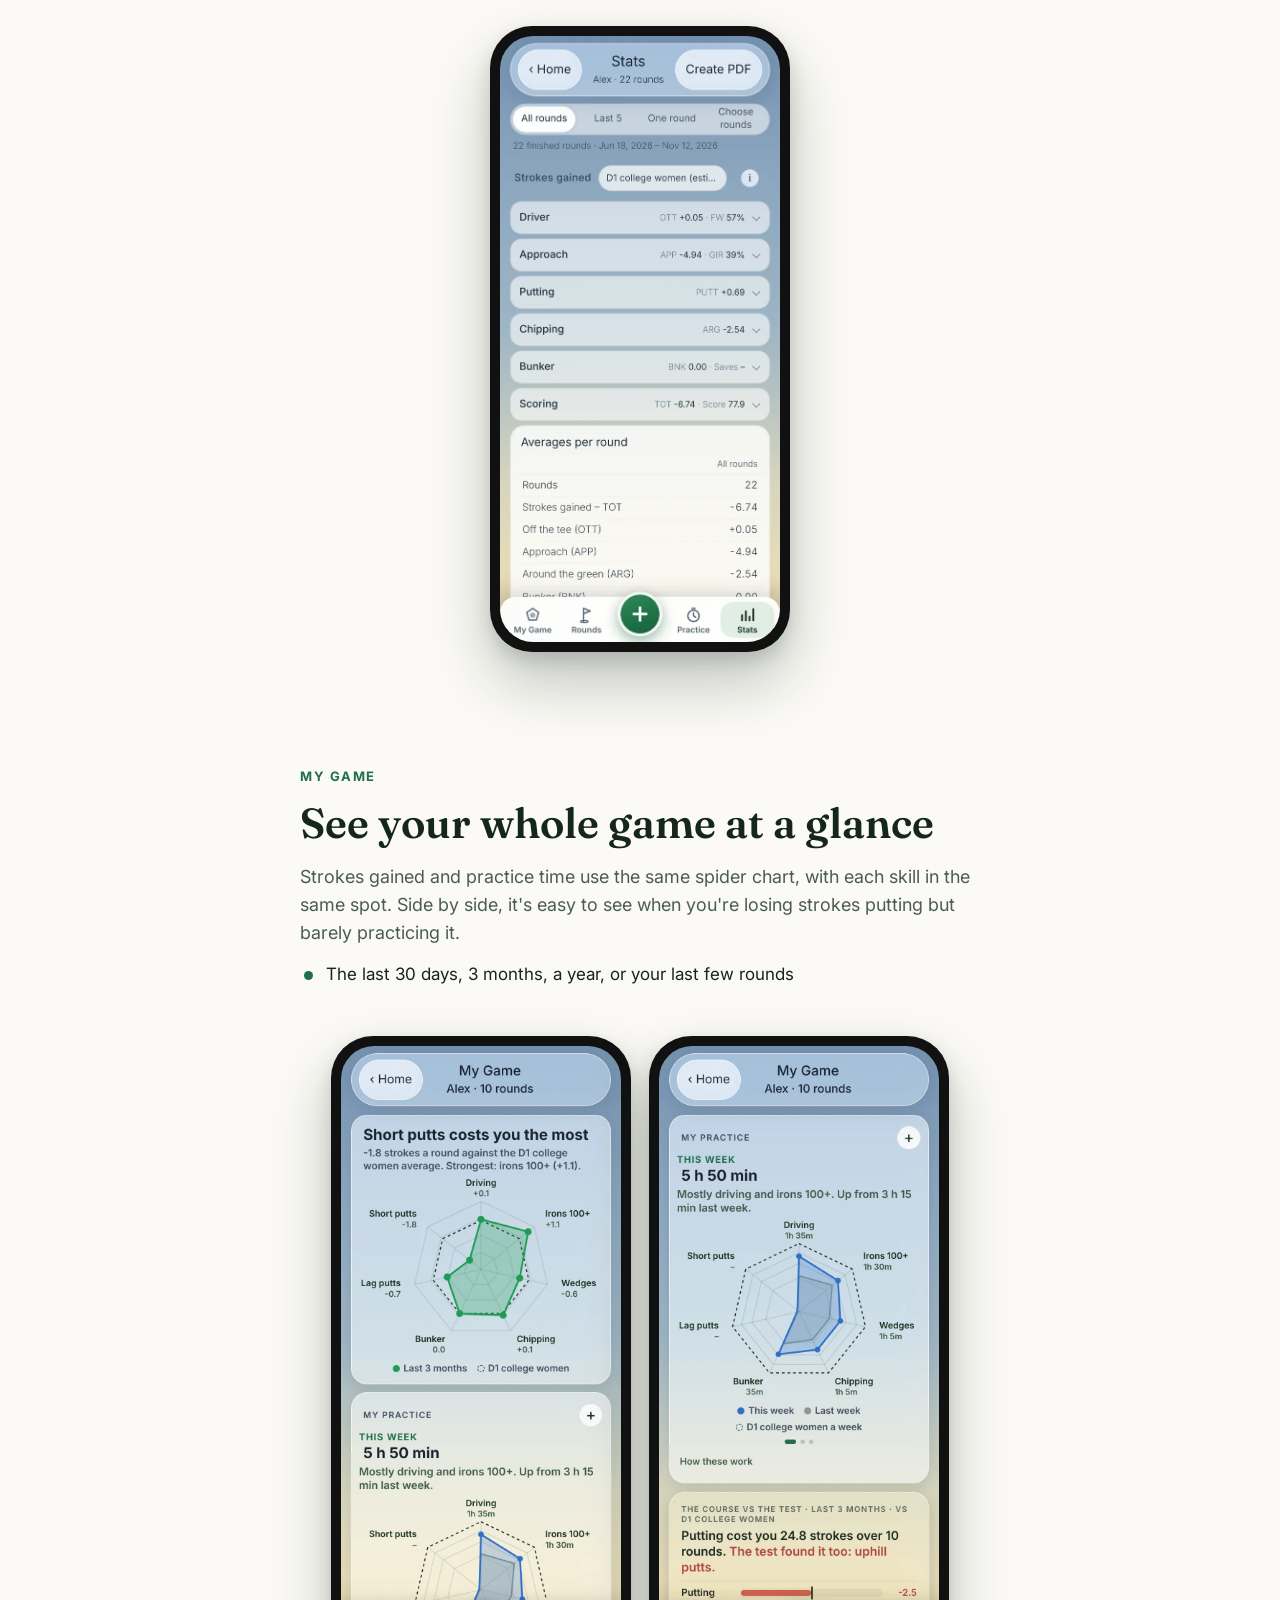
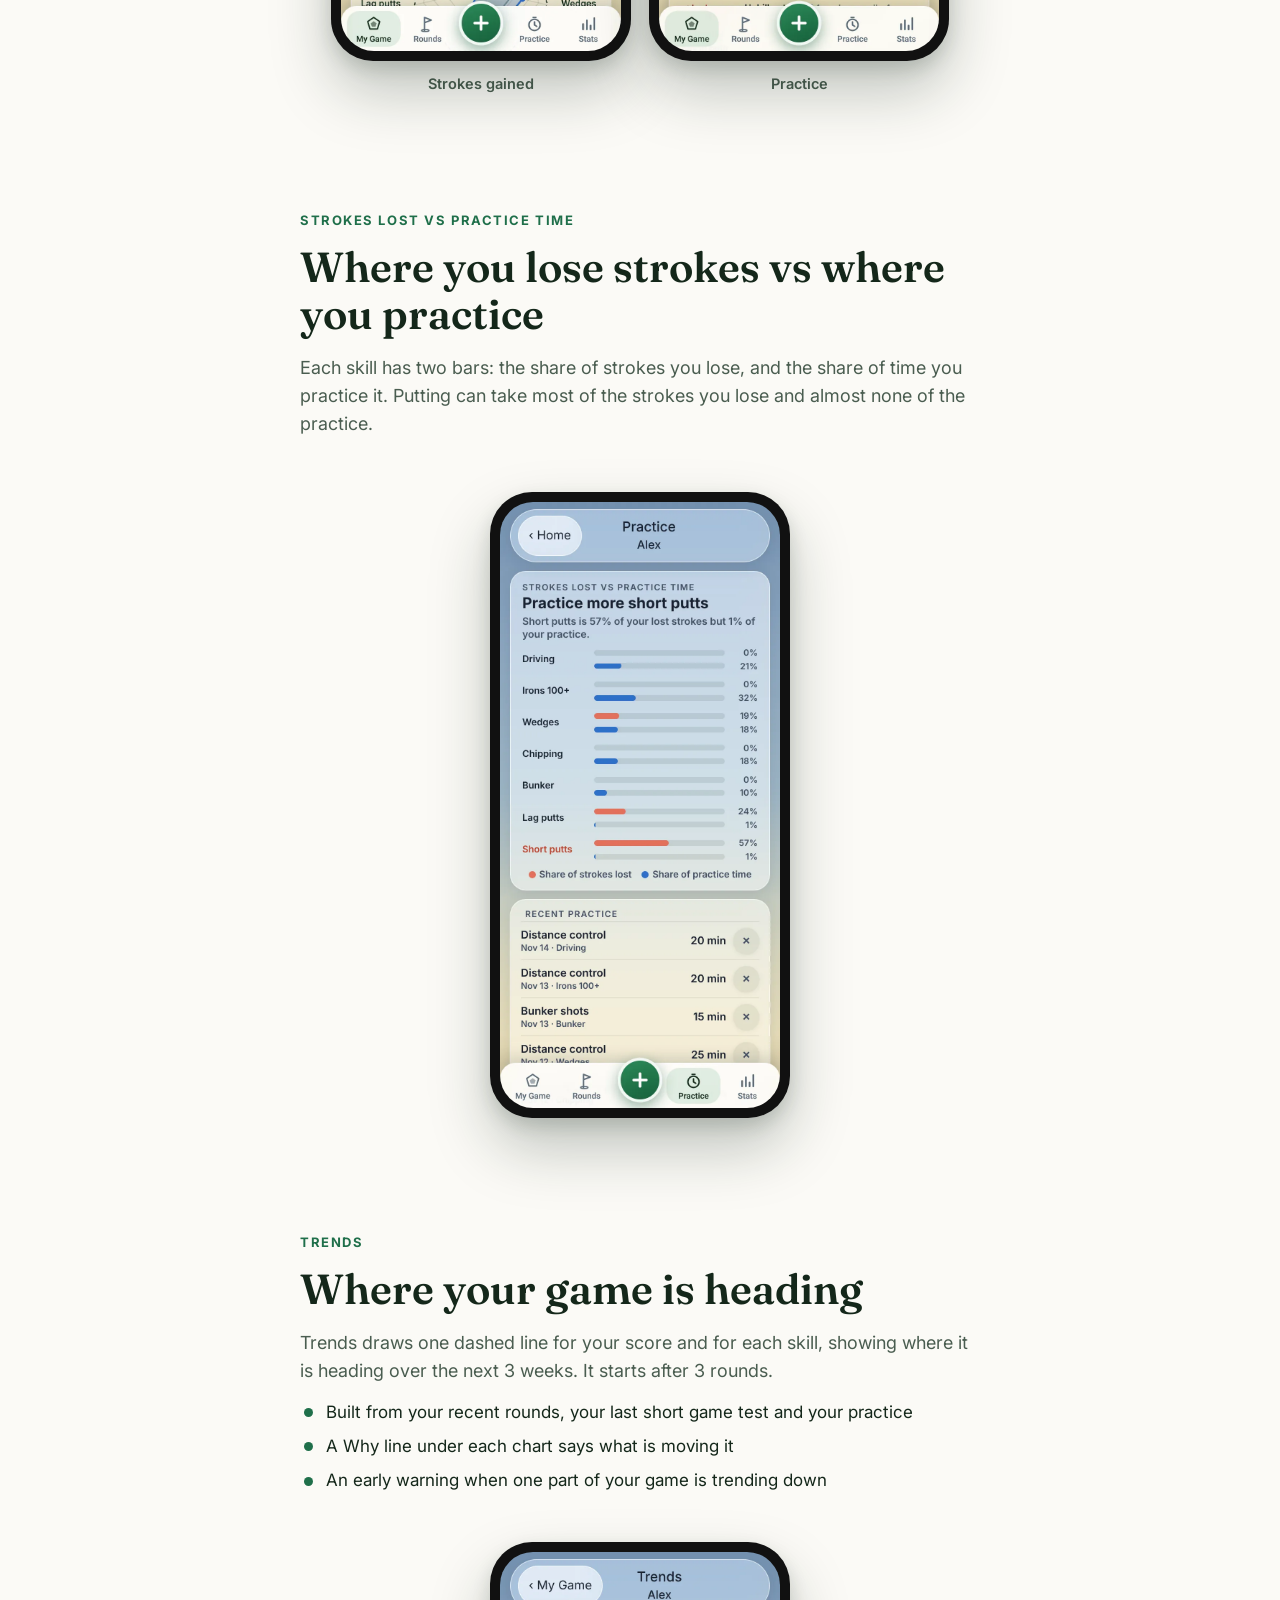
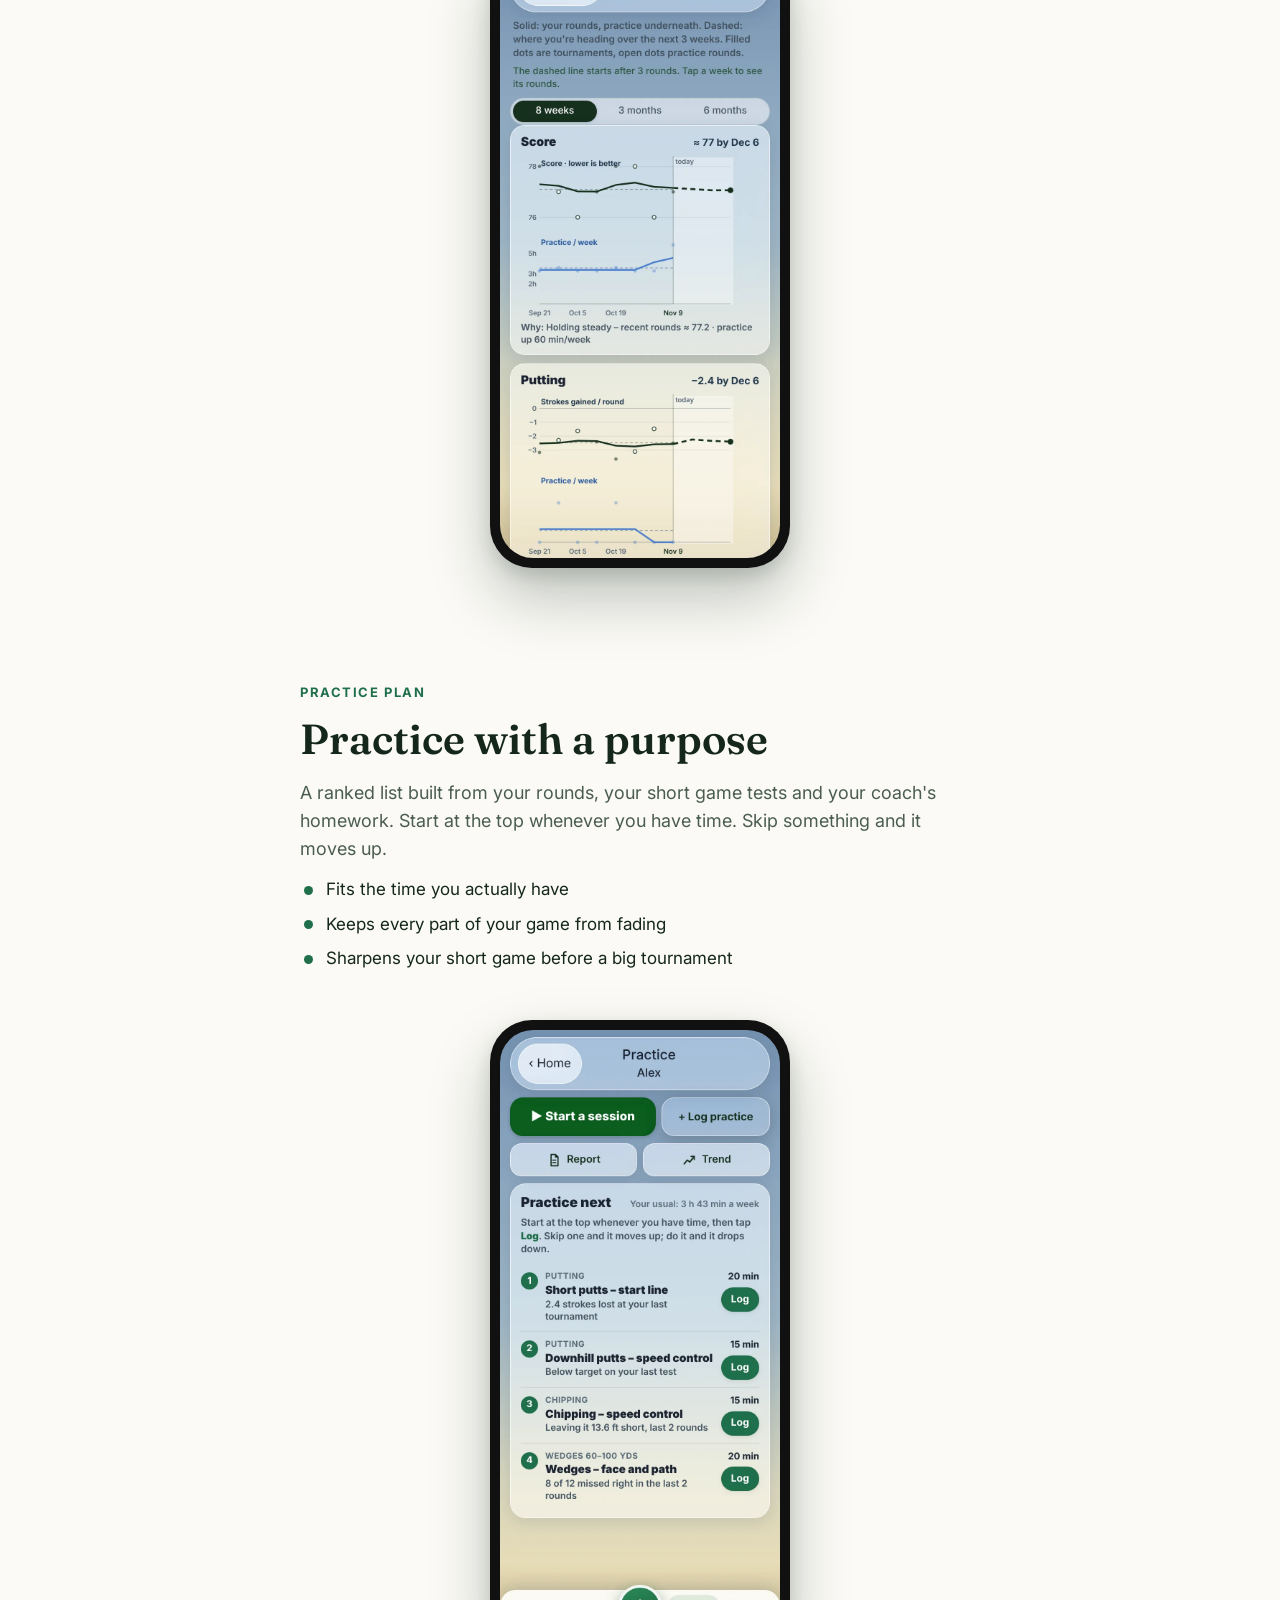
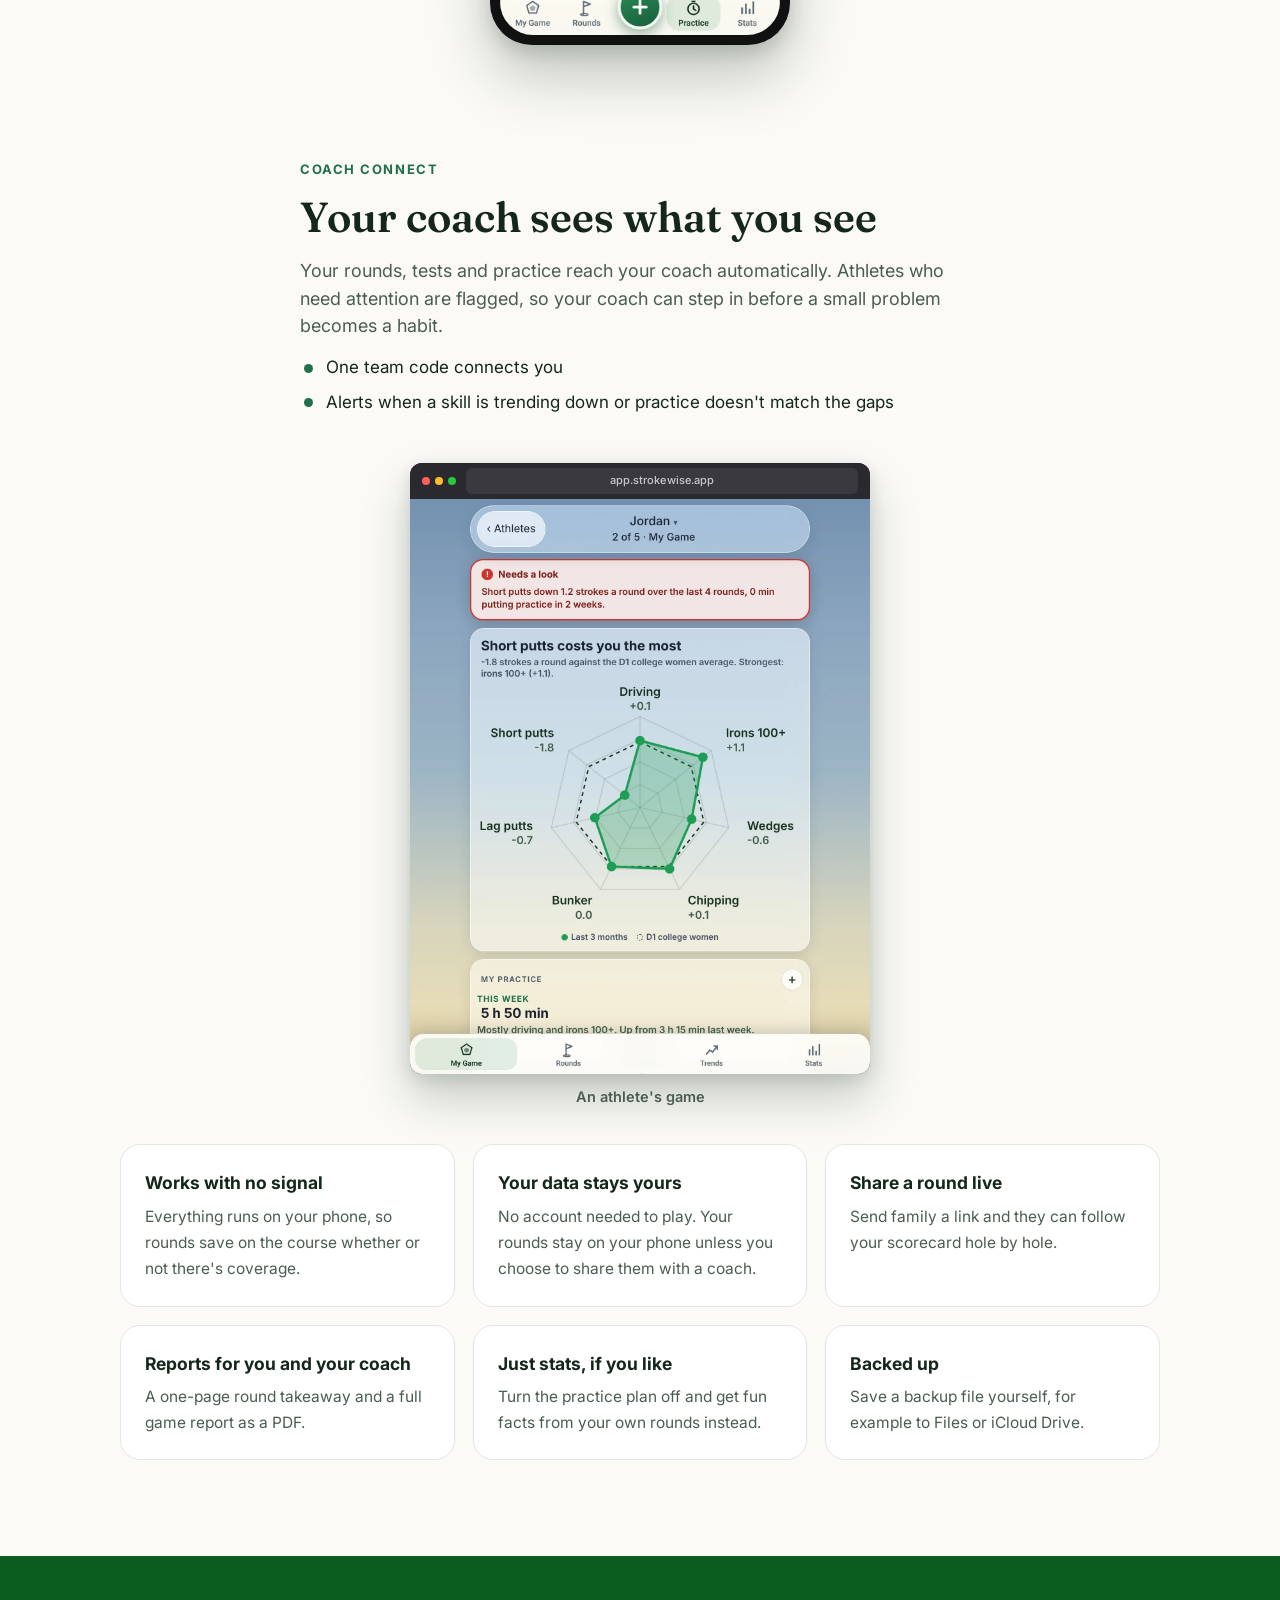
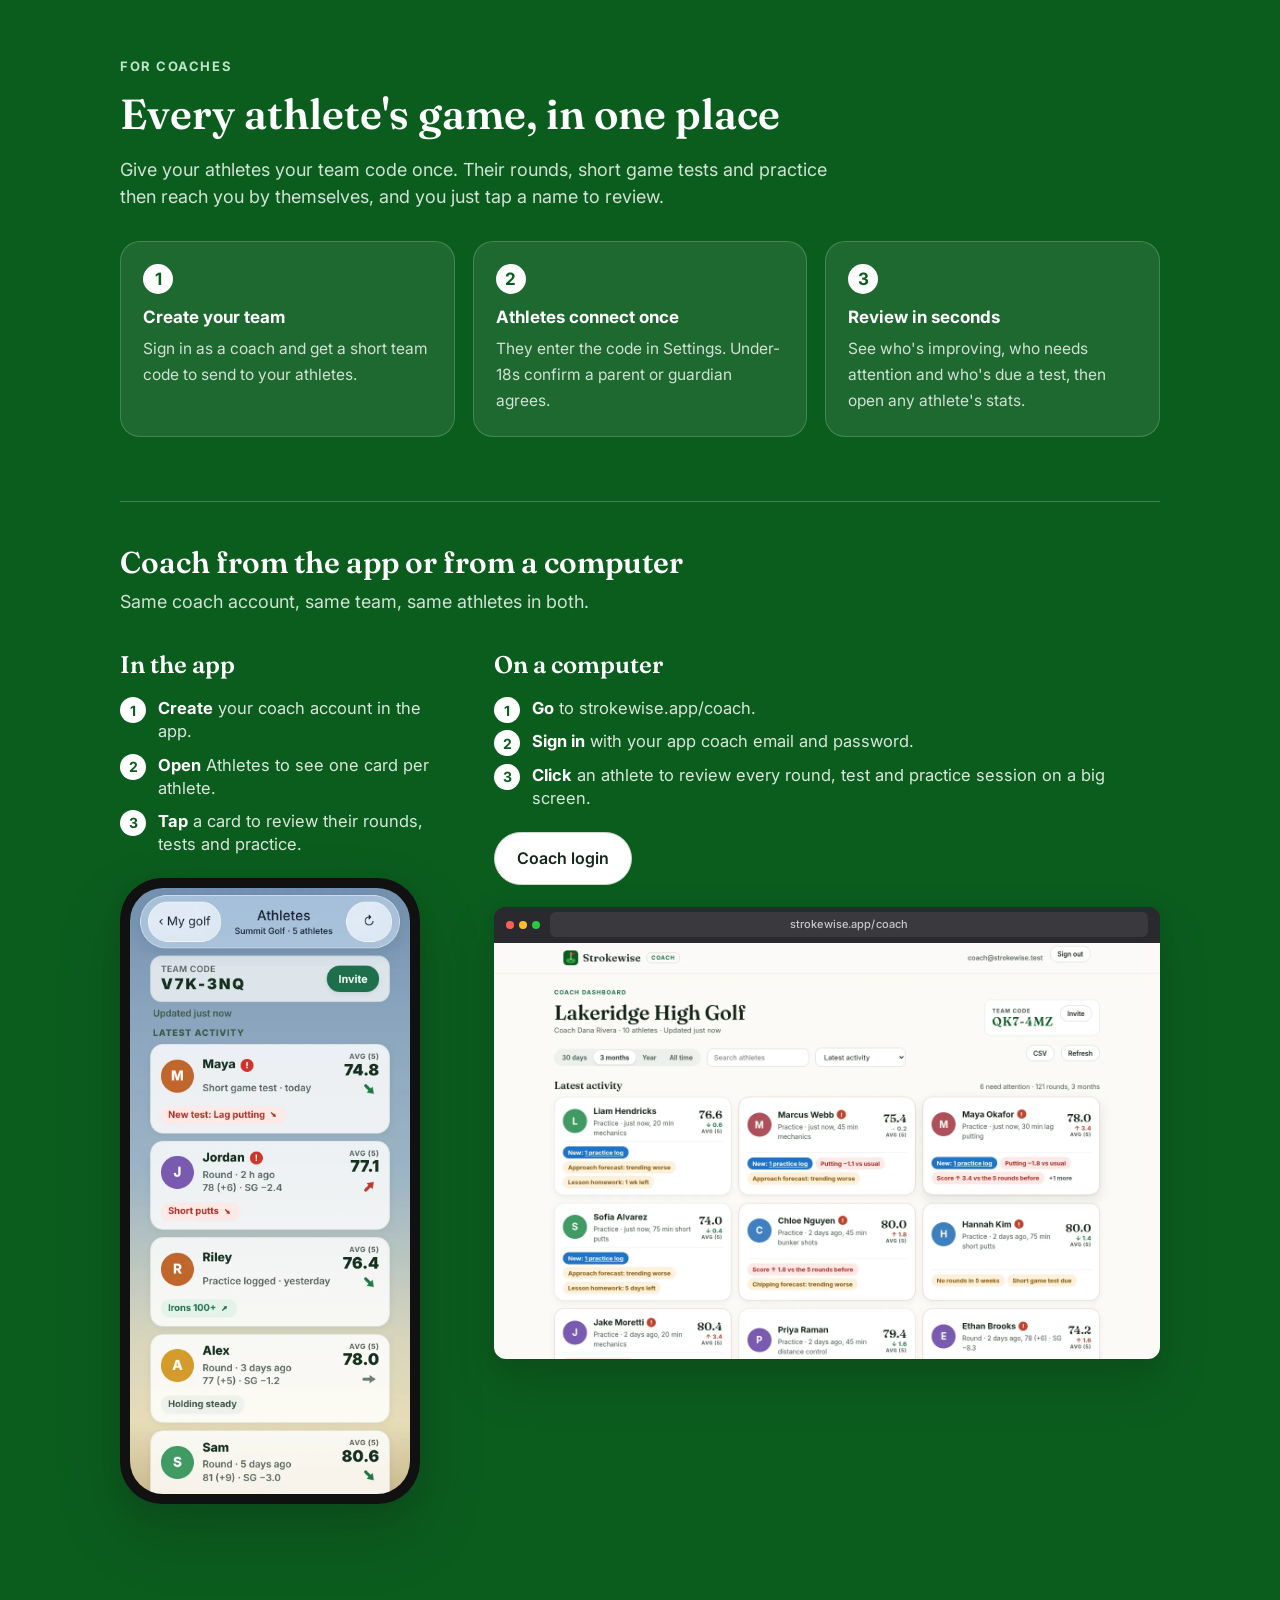
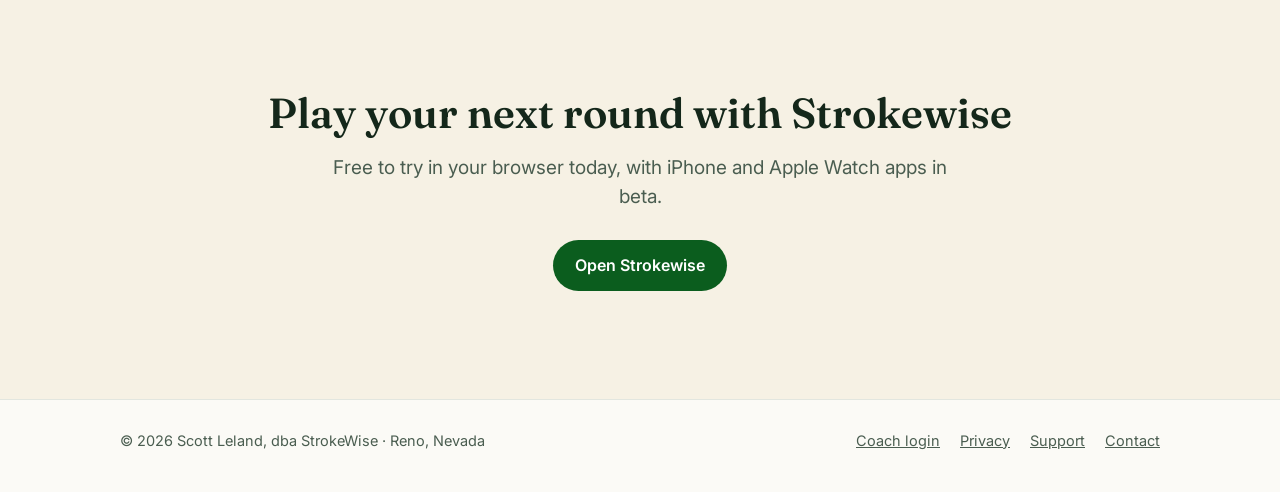
==== commit c7c7bb14: "Home + support: drop Google Drive backup, 'no account needed to play', match privacy v223" ====
--- a/index.html
+++ b/index.html
@@ -169,7 +169,7 @@
       <li><b>Plan</b> practice that shifts as your game does.</li>
     </ol>
     <div class="ctas"><a class="btn pri" href="https://app.strokewise.app/">Open Strokewise</a><span class="btn beta">iPhone &amp; Apple Watch beta</span></div>
-    <p class="note">Free to try in your browser · works on the course with no signal · no account needed</p>
+    <p class="note">Free to try in your browser · works on the course with no signal · no account needed to play</p>
   </div>
   <div class="phone"><img src="img/home.webp" alt="The Strokewise home screen after a round: 75 at Paradise Valley"></div>
 </div></div>
@@ -277,11 +277,11 @@
 
   <div class="grid">
     <div class="tile"><b>Works with no signal</b><span>Everything runs on your phone, so rounds save on the course whether or not there's coverage.</span></div>
-    <div class="tile"><b>Your data stays yours</b><span>No account needed. Your rounds stay on your phone unless you choose to share them with a coach.</span></div>
+    <div class="tile"><b>Your data stays yours</b><span>No account needed to play. Your rounds stay on your phone unless you choose to share them with a coach.</span></div>
     <div class="tile"><b>Share a round live</b><span>Send family a link and they can follow your scorecard hole by hole.</span></div>
     <div class="tile"><b>Reports for you and your coach</b><span>A one-page round takeaway and a full game report as a PDF.</span></div>
     <div class="tile"><b>Just stats, if you like</b><span>Turn the practice plan off and get fun facts from your own rounds instead.</span></div>
-    <div class="tile"><b>Backed up</b><span>A backup file, or automatic backups to your own Google Drive.</span></div>
+    <div class="tile"><b>Backed up</b><span>Save a backup file yourself, for example to Files or iCloud Drive.</span></div>
   </div>
 </div></section>
 
